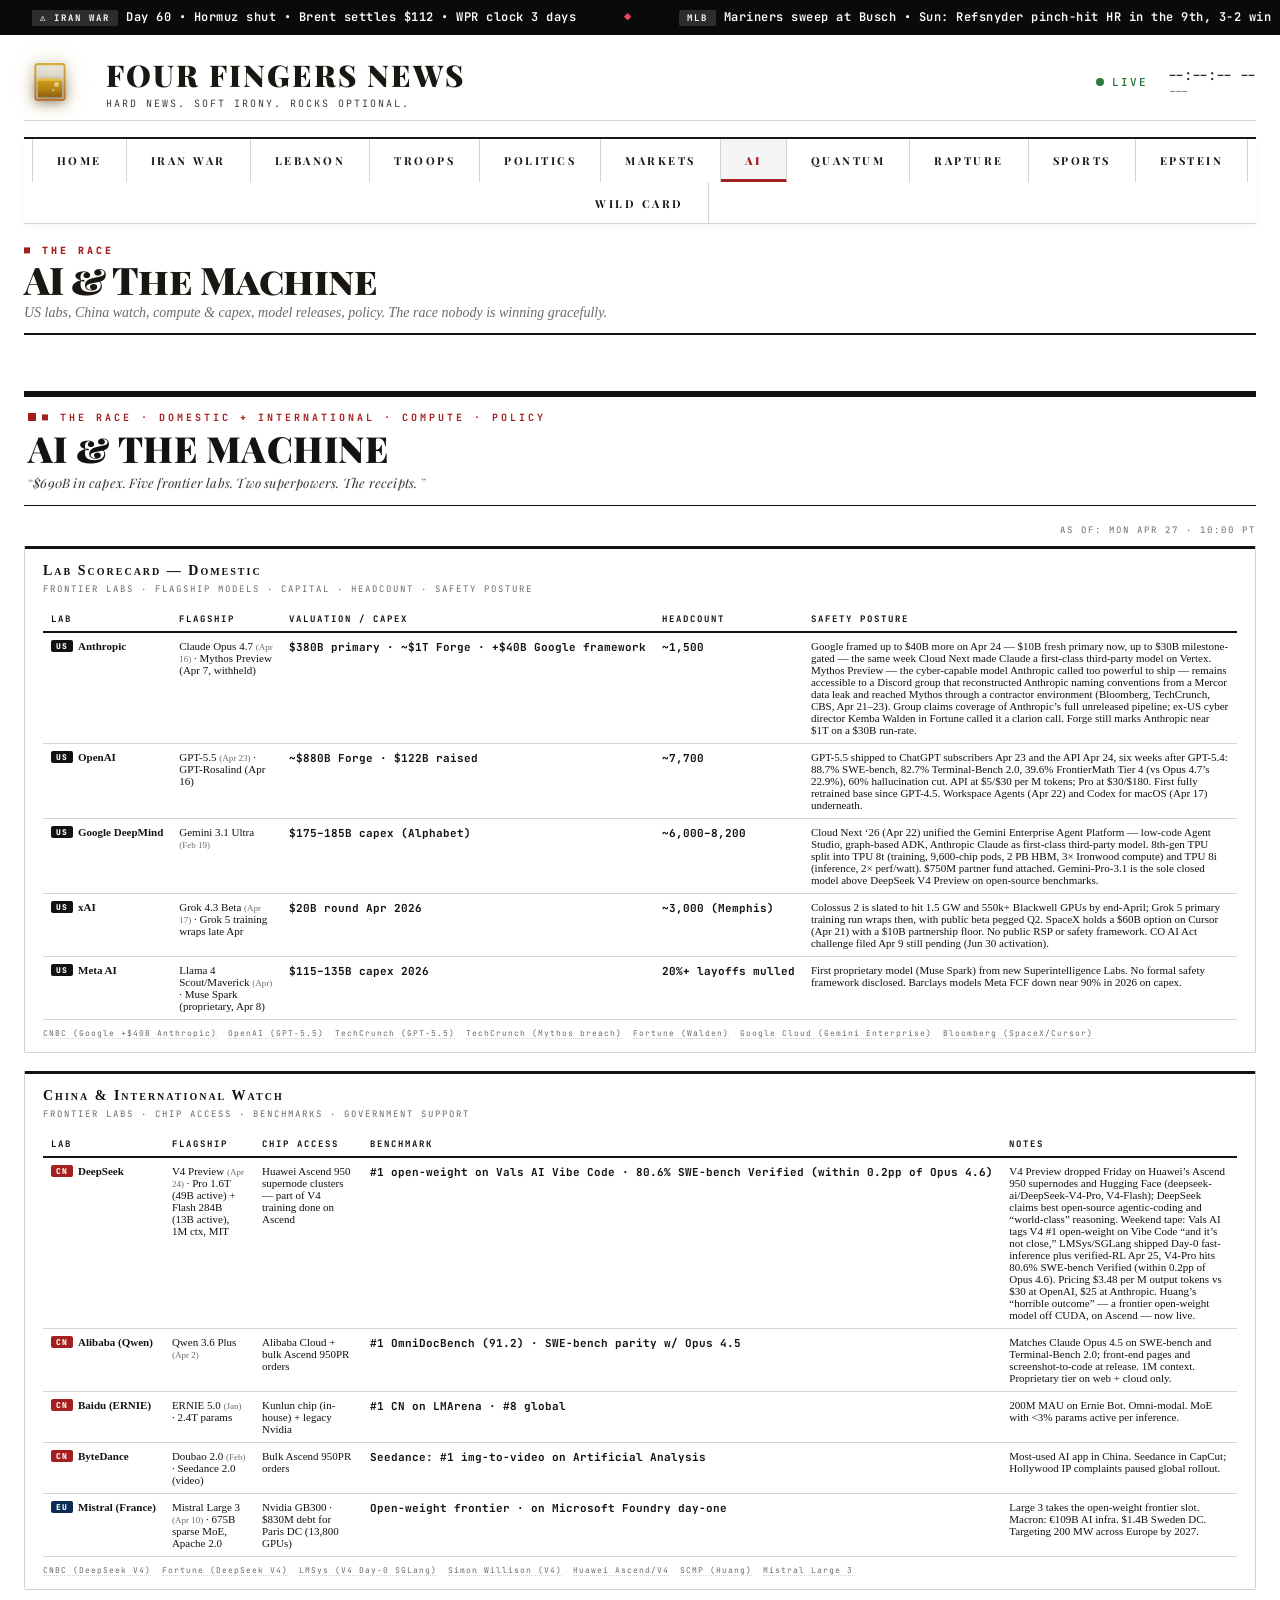
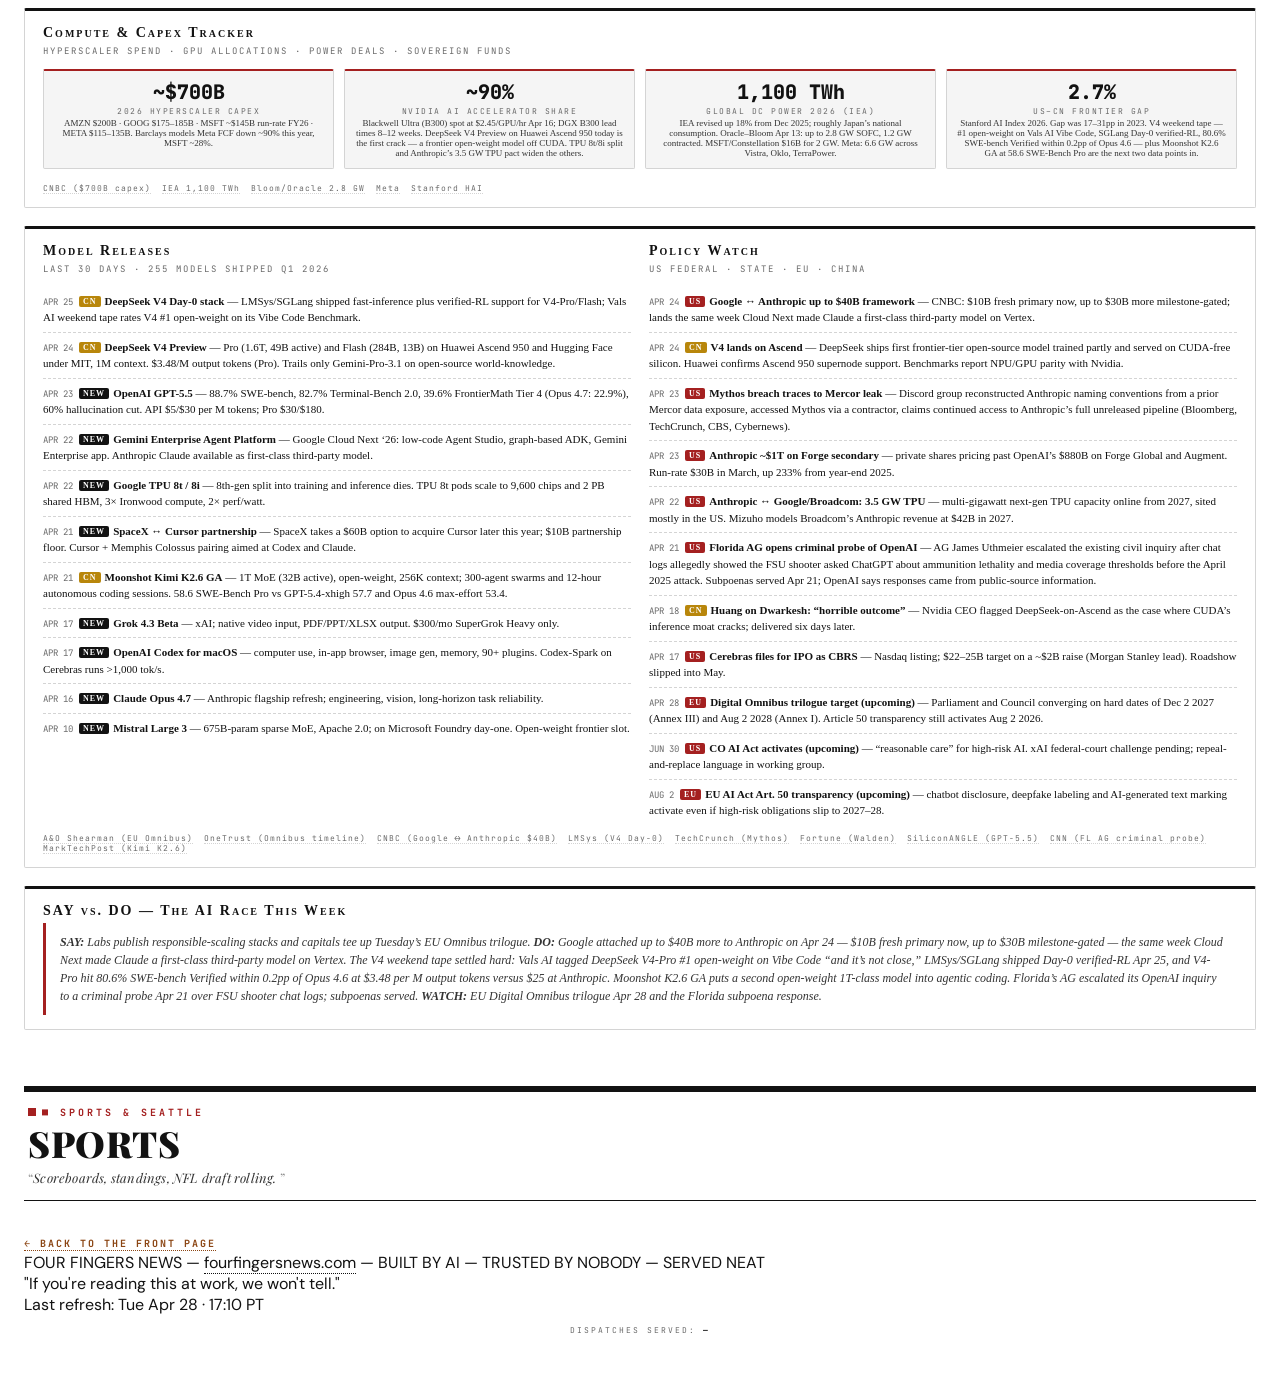
==== ai.html @ 4c5e34ce "Add Wild Card to ai.html nav" ====
<!DOCTYPE html>
<html lang="en">
<head>
<meta charset="UTF-8">
<meta name="viewport" content="width=device-width, initial-scale=1.0">
<meta http-equiv="Cache-Control" content="no-cache, no-store, must-revalidate"><meta http-equiv="Pragma" content="no-cache"><meta http-equiv="Expires" content="0">
<title>AI &amp; The Machine &mdash; Four Fingers News</title>
<meta name="description" content="AI tracker: US lab scorecard, China watch, compute & capex, model releases and policy.">
<meta name="theme-color" content="#0f1419">
<link rel="canonical" href="https://fourfingersnews.com/">
<meta property="og:type" content="website">
<meta property="og:site_name" content="Four Fingers News">
<meta property="og:title" content="AI &amp; The Machine &mdash; Four Fingers News">
<meta property="og:description" content="AI tracker: US lab scorecard, China watch, compute & capex, model releases and policy.">
<meta property="og:url" content="https://fourfingersnews.com/">
<meta name="twitter:card" content="summary_large_image">
<meta name="twitter:title" content="AI &amp; The Machine &mdash; Four Fingers News">
<meta name="twitter:description" content="AI tracker: US lab scorecard, China watch, compute & capex, model releases and policy.">
<link rel="icon" href="data:image/svg+xml,%3Csvg xmlns='http://www.w3.org/2000/svg' viewBox='0 0 64 64'%3E%3Crect x='14' y='10' width='36' height='44' rx='3' ry='3' fill='none' stroke='%23d4af37' stroke-width='3'/%3E%3Crect x='17' y='28' width='30' height='23' fill='%23b8860b' opacity='0.95'/%3E%3Crect x='17' y='28' width='30' height='3' fill='%23d4a017' opacity='0.9'/%3E%3Ccircle cx='40' cy='34' r='3' fill='%23fff8e7' opacity='0.55'/%3E%3C/svg%3E">
<link rel="stylesheet" href="assets/style.css?v=1777391998">
</head>
<body class="light-mode">

<div class="chyron" id="chyronBar">
  <div class="chyron-track" id="chyronTrack">
    <span class="chyron-item"><span class="chyron-label">&#9888;&#65039; IRAN WAR</span>Day <span class="iran-day-count">60</span> &bull; Hormuz shut &bull; Brent settles $112 &bull; WPR clock 3 days</span>
    <span class="chyron-sep">&#9670;</span>
    <span class="chyron-item"><span class="chyron-label">MLB</span><span class="chyronMLB">Mariners sweep at Busch &bull; Sun: Refsnyder pinch-hit HR in the 9th, 3-2 win &bull; First road sweep of the year after the 1-8 start &bull; Bats: 19 hits Sat, the season high</span></span>
    <span class="chyron-sep">&#9670;</span>
    <span class="chyron-item"><span class="chyronKraken"><span class="chyron-label">KRAKEN</span>Season over &bull; 34-34-11 (79 pts) &bull; 3rd straight playoff miss &bull; Ron Francis out as hockey ops prez &bull; GM search underway &bull; Stanley Cup Playoffs Round 1 in progress &mdash; Kraken watching from the couch again</span></span>
    <span class="chyron-sep">&#9670;</span>
    <span class="chyron-item"><span class="chyron-label">&#9971; PGA</span>Rory&rsquo;s back-to-back Masters in the books &bull; PGA Tour heads to RBC Heritage (Hilton Head) this week &bull; Scheffler defending &bull; Rory rumored for early-season LIV exhibition &mdash; PGA Tour silent</span>
    <span class="chyron-sep">&#9670;</span>
    <span class="chyron-item"><span class="chyron-label">NFL</span>Draft Rd 1&ndash;3 done &bull; Seahawks: RB Jadarian Price (Notre Dame) #32 &middot; S Bud Clark (TCU) #64 &middot; CB Julian Neal (Arkansas) #99 &mdash; back-half-of-the-secondary class, Clark a 15-INT ball-hawk &bull; Raiders QB Mendoza #1 overall &bull; Rams QB Ty Simpson #13 &bull; 9 OL in Rd 1 ties the record &bull; 4 Ohio St in the top 11 &bull; Rd 4&ndash;7 wrapped Sat</span>
    <span class="chyron-sep">&#9670;</span>
    <span class="chyron-item"><span class="chyron-label">&#128176; POLYMARKET</span>$200M+ traded on Iran war markets &bull; 50+ accounts under insider probe &bull; Congress demanding investigation &bull; Bets placed hours before ceasefire &bull; DOJ Thu charges Army SF MSgt Van Dyke (Fayetteville) &mdash; allegedly $400K on Maduro-raid contracts using classified info; 3 CEA counts + wire fraud + unlawful monetary transaction</span>
    <span class="chyron-sep">&#9670;</span>
    <span class="chyron-item"><span class="chyron-label">&#128308; HORMUZ</span>Seizure register: US Sun Apr 19 (Touska, Gulf of Oman) &bull; US Tue (Tifani, INDOPACOM) &bull; US Thu (Majestic X, Indian Ocean) &bull; US Sat Apr 25 (Sevan, Arabian Sea, off USS Pinckney) &bull; Iran Wed (Francesca + Epaminondas in the strait) &bull; Mon tracker: 16 vessels through vs ~60/day pre-war &bull; Sat tracker (MarineTraffic): just 1 transit in 12 hrs (Greek bulk carrier LB Energy) &bull; CENTCOM: 38 redirected since Apr 13 &bull; UN IMO flags ~20,000 seafarers stranded &bull; UKMTO threat level: critical &bull; Pentagon briefs Congress on six-month mine-clearance scenario</span>
    <span class="chyron-sep">&#9670;</span>
    <span class="chyron-item"><span class="chyron-label">&#128483; EPSTEIN</span>ACTING AG BLANCHE: DOJ &ldquo;has released everything the law requires&rdquo; &mdash; file drop is &ldquo;finished&rdquo; &bull; Congress disagrees; Epstein Files Transparency Act (HR-4405) still live in House &bull; Fed judge TOSSED Trump&rsquo;s WSJ defamation suit over 50th-birthday letter Mon (Trump &ldquo;nowhere close&rdquo; to &ldquo;actual malice&rdquo;) &bull; Bondi blew off her Mon deposition &mdash; Dem Rep. Garcia moving to contempt &bull; Melania rare address denying ties &bull; ZERO new US arrests despite 3.5M+ pages &bull; 43 victim names EXPOSED in DOJ redaction fail &bull; Gates June testimony still on calendar</span>
    <span class="chyron-sep">&#9670;</span>
    <span class="chyron-item"><span class="chyron-label">&#127936; NBA</span>PLAYOFFS R1 &bull; Sun: BOS 128-96 over PHI (BOS leads 3-1, Pritchard 32) &bull; TOR 93-89 over CLE (series 2-2, Barnes 23/9/6) &bull; SAS 114-93 over POR (SAS leads 3-1, Wemby 27/12) &bull; HOU 115-96 over LAL (forces G5 in LA) &bull; Sat: ATL-NYK and MIN-DEN G3 &bull; DET-ORL 1-1 &bull; OKC lead PHX 1-0</span>
    <span class="chyron-sep">&#9670;</span>
    <span class="chyron-item"><span class="chyron-label">&#128483; TRUMP</span>Mon: Cole Tomas Allen arraignment in DC fed court on firearm + assault-on-a-federal-officer counts; more charges expected &bull; Sun PM: WaPo/CNN report a note Allen sent family ~10 min before the WHCD attack &mdash; signed &ldquo;friendly federal assassin,&rdquo; ranks admin officials as targets &ldquo;from highest-ranking to lowest&rdquo; with an explicit exception for FBI Dir. Patel; investigators describe anti-Trump and anti-Christian rhetoric and grievances over detention-camp conditions; Allen wrote he does &ldquo;not expect forgiveness&rdquo; &bull; Sat 8:36 PM ET: armed man charges Secret Service line in WH Hilton lobby at the WHCD &mdash; Trump rushed off the dais; Vance, Hegseth, Rubio in the ballroom and moved out; one Secret Service agent shot at close range, vest stopped the round, suspect tackled. US Atty Pirro: 2 firearm counts + assault on a federal officer; arraignment Mon &bull; Sat AM to Fox&rsquo;s Aishah Hasnie: Witkoff &amp; Kushner NOT flying to Pakistan &mdash; &ldquo;we have all the cards&hellip; you&rsquo;re not going to be making any more 18-hour flights to sit around talking about nothing&rdquo;; Iran &ldquo;can call us anytime&rdquo; &bull; Sat Truth Social: &ldquo;tremendous infighting and confusion within their &lsquo;leadership.&rsquo; Nobody knows who is in charge, including them &hellip; we have all the cards, they have none! If they want to talk, all they have to do is call!!&rdquo; &bull; Sat reporters after the cancel: Iran &ldquo;within 10 minutes&hellip; gave us a new paper that was much better &hellip; a lot but not enough&rdquo;</span>
    <span class="chyron-sep">&#9670;</span>
    <span class="chyron-item"><span class="chyron-label">&#127777; CLIMATE</span>March 2026 hottest on record for Lower 48 &bull; Emperor penguins declared ENDANGERED &bull; Antarctic ice at record low &bull; Colorado St forecasts 13 named storms, 6 hurricanes for 2026 &bull; This is fine</span>
    <span class="chyron-sep">&#9670;</span>
    <span class="chyron-item"><span class="chyron-label">&#9962; POPE LEO XIV</span>In Equatorial Guinea &mdash; final leg of 11-day Africa tour &bull; Visited prison in Bata, told inmates &ldquo;you are not alone&rdquo; &bull; Open-air Mass in Malabo Thu, then home to Rome &bull; Tour hit Algeria &rarr; Cameroon &rarr; Angola &rarr; EQ &bull; Called out neocolonialism, corruption, extractivism across the continent &bull; 18,000 km covered</span>
    <span class="chyron-sep">&#9670;</span>
    <span class="chyron-item"><span class="chyron-label">&#127470;&#127481; ITALY</span>Meloni SUSPENDS auto-renewal of 2003 defense cooperation pact with Israel &mdash; announced Tue at Verona event &bull; Trigger: IDF fired warning shots at Italian UN peacekeeping convoy in Lebanon, damaged a vehicle &bull; Italy summoned Israel&rsquo;s ambassador &bull; Same day Trump trashed her in Corriere della Sera: &ldquo;I thought she had courage&rdquo; &bull; Israeli MFA pushes back: &ldquo;no security agreement with Italy&rdquo; &mdash; calls 2003 MoU empty &bull; Meloni also called Trump&rsquo;s attacks on Pope &ldquo;unacceptable&rdquo;</span>
    <span class="chyron-sep">&#9670;</span>
    <span class="chyron-item"><span class="chyron-label">&#127988;&#65039; CONGRESS</span>Reps. Tony Gonzales (R-TX) &amp; Eric Swalwell (D-CA) resigned &bull; Sudan enters YEAR 4 of war &mdash; UN humanitarian chief Fletcher: &ldquo;another year the world has failed the test of Sudan&rdquo; &bull; Maine lawmakers approve bill freezing new data centers until Nov 2027</span>
    <span class="chyron-sep">&#9670;</span>
    <span class="chyron-item"><span class="chyron-label">&#127473;&#127463; LEBANON</span>Three-week extension eight days old &bull; MON AM: IDF strikes Hezbollah sites in the Beqaa Valley &mdash; first Beqaa hit in ~3 weeks (Times of Israel) &bull; MON: Pres. Aoun to a southern delegation &mdash; negotiating with Israel &ldquo;is not betrayal&rdquo;; betrayal is &ldquo;those who take their country to war to serve foreign interests&rdquo; &bull; MON: HZ Sec-Gen Qassem rejects reported Beirut&ndash;Tel Aviv direct-talks plan as &ldquo;a grave sin&rdquo; &bull; MON AM: IDF kills Hussein Makled, head of Hezbollah intelligence HQ, in overnight Beirut precise strike &mdash; first Beirut hit since the Apr 19 extension began; HZ frames retaliation as &ldquo;legitimate response&rdquo; &bull; Western Galilee sirens Mon AM on suspected HZ drone &bull; Northern Israeli border-town mayors Sun PM: schools close from Tue, citing rocket and drone fire the ceasefire has not stopped &bull; FIRST IDF KIA INSIDE THE EXTENSION: Sgt. Idan Fooks, 19, killed Sun AM by Hezbollah explosive drone in Taybeh during tank repair &mdash; 6 wounded (4 serious incl. an officer, 1 moderate, 1 light); 2 follow-on drones at medevac, 1 intercepted, 1 detonated near responders; HZ takes credit, calls it response to truce violations &bull; Sun AM: IDF spox Adraee orders 7 villages N of the Litani to evacuate &mdash; will &ldquo;act forcefully&rdquo; vs HZ targets; strikes commence post-order, Kfar Tibnit hit with casualties (Lebanese state media) &bull; Netanyahu: HZ violations &ldquo;in practice, dismantling the ceasefire&rdquo; &bull; Sat: 2 Hezbollah projectiles at north (1 intercepted, 1 in open ground), sirens in Manara/Margaliot/Misgav Am &bull; IDF says six gunmen killed in Bint Jbeil exchange &bull; Netanyahu orders strikes &ldquo;with force&rdquo; &mdash; IDF hits Hezbollah-linked buildings in Haddatha, Zibqine, al-Sultaniyeh and Kherbet Selm, claims &ldquo;more than 15 eliminated&rdquo; (incl. three in a vehicle &ldquo;loaded with weapons&rdquo;) &bull; IAF intercepts &ldquo;suspicious aerial target&rdquo; over south Sat PM; Hezbollah downs IDF drone &bull; NNA: 4 killed on truck + motorcycle in Yohmor al-Shaqif (Nabatieh); 2 killed/17 wounded (women and children among the wounded) in Safad al-Battikh &bull; Lebanon Health Min: 6 killed across Sat strikes &bull; Sun PM: Pres. Aoun calls Litani-bridge strikes a &ldquo;dangerous escalation,&rdquo; an attempt &ldquo;to sever geographical connectivity&rdquo; between south Lebanon and the rest, obstructing humanitarian aid &bull; Sun PM: Hezbollah recasts the Taybeh hit as a roadside-bomb ambush on an 8-vehicle Israeli armored convoy moving Taybeh&rarr;Deir Seryan, claims 4 Merkavas destroyed/set ablaze; IDF count unchanged at 1 KIA + 6 wounded &bull; Scope on paper still: halt to strikes, IDF withdrawal, prisoner release, LAF deployment, reconstruction &bull; Hezbollah still rejects the track</span>
    <span class="chyron-sep">&#9670;</span>
    <span class="chyron-item"><span class="chyron-label">&#127916;&#65039; MEDIA</span>WBD shareholders Thu approve the $110B Paramount Skydance merger &mdash; $31/share values Warner Bros. Discovery at ~$77B &bull; Combines HBO Max, CNN, TBS, TNT, and the Warner Bros. film studio into the Paramount Skydance stack &bull; Regulatory review next in Washington (DOJ subpoenas sent late Mar on studio output, content rights, streaming, theaters) and London &bull; Both boards had endorsed unanimously</span>
    <span class="chyron-sep">&#9670;</span>
    <span class="chyron-item"><span class="chyron-label">&#128200; MARKETS</span>Mon midday: SPX &minus;0.2% / Dow &minus;0.4% (~&minus;193 pts) / NDX softer ahead of Mag-7 wk + Wed FOMC (priced 100% hold) &bull; Brent ~$108.11 (~+2.6%) past the Asia 3-wk high; WTI tops $96 (~+2%) &bull; Asia: Nikkei +1.4% record, Kospi +1.83% record, MSCI Asia-Pac +1.7%, MSCI EM record, TSMC +6% record &bull; Fri close: S&amp;P 7,165.08 (+0.8%) record, Nasdaq Comp 24,836.60 (+1.6%) record, Dow 49,230.71 (&minus;0.2%) &bull; Semis up 18 straight &mdash; INTC tops its 2000 peak on +20&ndash;25% Q1 move ($13.6B rev, data-center $5.1B vs $4.4B est); NVDA retakes $5T cap; TXN 25-yr high &bull; Magnificent Seven earnings load the wk, Fed decision Wed &bull; DOJ drops criminal probe of Fed Chair Powell &mdash; clears Tillis hold, opens runway for Warsh confirmation</span>
    <span class="chyron-sep">&#9670;</span>
    <span class="chyron-item"><span class="chyron-label">QUANTUM</span>Quantinuum hits 94 logical qubits from 98 physical &bull; Error correction at break-even &bull; Q-Day estimates lurch to ~2030 &bull; China&rsquo;s 3,700km quantum network live &bull; Google Willow 13,000x advantage &bull; $38B global spend</span>
    <span class="chyron-sep">&#9670;</span>
    <span class="chyron-item"><span class="chyron-label">&#9943;&#65039; TRUTH</span>Trump Thu AM: Navy &ldquo;to shoot and kill any boat&rdquo; laying mines in Hormuz, &ldquo;no hesitation&rdquo; &bull; Minesweepers &ldquo;tripled up&rdquo; &bull; Frame: &ldquo;total control,&rdquo; strait &ldquo;Sealed up Tight&rdquo; &bull; &ldquo;No ship can enter or leave without the approval of the United States Navy... until such time as Iran is able to make a DEAL&rdquo;</span>
    <span class="chyron-sep">&#9670;</span>
    <span class="chyron-item"><span class="chyron-label">&#128138; HEALTH</span>73% of Americans say insurer delays/denials are major problem &bull; Sheer Health launching to fight insurance battles &bull; AbbVie + Genentech joining White House discount drug site</span>
    <span class="chyron-sep">&#9670;</span>
    <span class="chyron-item"><span class="chyron-label">&#9878; ANTITRUST</span>Federal jury finds Live Nation ILLEGALLY MONOPOLIZED US concert ticketing &bull; 30+ states brought case without DOJ support &bull; Consumer refunds possible &bull; Ticketmaster dominance confirmed in court</span>
    <span class="chyron-sep">&#9670;</span>
    <span class="chyron-item"><span class="chyron-label">GAS</span><span id="chyronGas1">Seattle avg: loading...</span></span>
    <span class="chyron-sep">&#9670;</span>
    <span class="chyron-item"><span class="chyron-label">&#9981; GAS</span><span id="chyronGasNatl">Nat'l avg: loading...</span></span>
    <span class="chyron-sep">&#9670;</span>
    <span class="chyron-item"><span class="chyron-label">&#9888;&#65039; IRAN WAR</span>Day <span class="iran-day-count">60</span> &bull; Hormuz shut &bull; Brent settles $112 &bull; WPR clock 3 days</span>
    <span class="chyron-sep">&#9670;</span>
    <span class="chyron-item"><span class="chyron-label">MLB</span><span class="chyronMLB">Mariners sweep at Busch &bull; Sun: Refsnyder pinch-hit HR in the 9th, 3-2 win &bull; First road sweep of the year after the 1-8 start &bull; Bats: 19 hits Sat, the season high</span></span>
    <span class="chyron-sep">&#9670;</span>
    <span class="chyron-item"><span class="chyronKraken"><span class="chyron-label">KRAKEN</span>Season over &bull; 34-34-11 (79 pts) &bull; 3rd straight playoff miss &bull; Ron Francis out as hockey ops prez &bull; GM search underway &bull; Stanley Cup Playoffs Round 1 in progress &mdash; Kraken watching from the couch again</span></span>
    <span class="chyron-sep">&#9670;</span>
    <span class="chyron-item"><span class="chyron-label">&#9971; PGA</span>Rory&rsquo;s back-to-back Masters in the books &bull; PGA Tour heads to RBC Heritage (Hilton Head) this week &bull; Scheffler defending &bull; Rory rumored for early-season LIV exhibition &mdash; PGA Tour silent</span>
    <span class="chyron-sep">&#9670;</span>
    <span class="chyron-item"><span class="chyron-label">NFL</span>Draft Rd 1&ndash;3 done &bull; Seahawks: RB Jadarian Price (Notre Dame) #32 &middot; S Bud Clark (TCU) #64 &middot; CB Julian Neal (Arkansas) #99 &mdash; back-half-of-the-secondary class, Clark a 15-INT ball-hawk &bull; Raiders QB Mendoza #1 overall &bull; Rams QB Ty Simpson #13 &bull; 9 OL in Rd 1 ties the record &bull; 4 Ohio St in the top 11 &bull; Rd 4&ndash;7 wrapped Sat</span>
    <span class="chyron-sep">&#9670;</span>
    <span class="chyron-item"><span class="chyron-label">&#128176; POLYMARKET</span>$200M+ traded on Iran war markets &bull; 50+ accounts under insider probe &bull; Congress demanding investigation &bull; Bets placed hours before ceasefire &bull; DOJ Thu charges Army SF MSgt Van Dyke (Fayetteville) &mdash; allegedly $400K on Maduro-raid contracts using classified info; 3 CEA counts + wire fraud + unlawful monetary transaction</span>
    <span class="chyron-sep">&#9670;</span>
    <span class="chyron-item"><span class="chyron-label">&#128308; HORMUZ</span>Seizure register: US Sun Apr 19 (Touska, Gulf of Oman) &bull; US Tue (Tifani, INDOPACOM) &bull; US Thu (Majestic X, Indian Ocean) &bull; US Sat Apr 25 (Sevan, Arabian Sea, off USS Pinckney) &bull; Iran Wed (Francesca + Epaminondas in the strait) &bull; Mon tracker: 16 vessels through vs ~60/day pre-war &bull; Sat tracker (MarineTraffic): just 1 transit in 12 hrs (Greek bulk carrier LB Energy) &bull; CENTCOM: 38 redirected since Apr 13 &bull; UN IMO flags ~20,000 seafarers stranded &bull; UKMTO threat level: critical &bull; Pentagon briefs Congress on six-month mine-clearance scenario</span>
    <span class="chyron-sep">&#9670;</span>
    <span class="chyron-item"><span class="chyron-label">&#128483; EPSTEIN</span>ACTING AG BLANCHE: DOJ &ldquo;has released everything the law requires&rdquo; &mdash; file drop is &ldquo;finished&rdquo; &bull; Congress disagrees; Epstein Files Transparency Act (HR-4405) still live in House &bull; Fed judge TOSSED Trump&rsquo;s WSJ defamation suit over 50th-birthday letter Mon (Trump &ldquo;nowhere close&rdquo; to &ldquo;actual malice&rdquo;) &bull; Bondi blew off her Mon deposition &mdash; Dem Rep. Garcia moving to contempt &bull; Melania rare address denying ties &bull; ZERO new US arrests despite 3.5M+ pages &bull; 43 victim names EXPOSED in DOJ redaction fail &bull; Gates June testimony still on calendar</span>
    <span class="chyron-sep">&#9670;</span>
    <span class="chyron-item"><span class="chyron-label">&#127936; NBA</span>PLAYOFFS R1 &bull; Sun: BOS 128-96 over PHI (BOS leads 3-1, Pritchard 32) &bull; TOR 93-89 over CLE (series 2-2, Barnes 23/9/6) &bull; SAS 114-93 over POR (SAS leads 3-1, Wemby 27/12) &bull; HOU 115-96 over LAL (forces G5 in LA) &bull; Sat: ATL-NYK and MIN-DEN G3 &bull; DET-ORL 1-1 &bull; OKC lead PHX 1-0</span>
    <span class="chyron-sep">&#9670;</span>
    <span class="chyron-item"><span class="chyron-label">&#128483; TRUMP</span>Mon: Cole Tomas Allen arraignment in DC fed court on firearm + assault-on-a-federal-officer counts; more charges expected &bull; Sun PM: WaPo/CNN report a note Allen sent family ~10 min before the WHCD attack &mdash; signed &ldquo;friendly federal assassin,&rdquo; ranks admin officials as targets &ldquo;from highest-ranking to lowest&rdquo; with an explicit exception for FBI Dir. Patel; investigators describe anti-Trump and anti-Christian rhetoric and grievances over detention-camp conditions; Allen wrote he does &ldquo;not expect forgiveness&rdquo; &bull; Sat 8:36 PM ET: armed man charges Secret Service line in WH Hilton lobby at the WHCD &mdash; Trump rushed off the dais; Vance, Hegseth, Rubio in the ballroom and moved out; one Secret Service agent shot at close range, vest stopped the round, suspect tackled. US Atty Pirro: 2 firearm counts + assault on a federal officer; arraignment Mon &bull; Sat AM to Fox&rsquo;s Aishah Hasnie: Witkoff &amp; Kushner NOT flying to Pakistan &mdash; &ldquo;we have all the cards&hellip; you&rsquo;re not going to be making any more 18-hour flights to sit around talking about nothing&rdquo;; Iran &ldquo;can call us anytime&rdquo; &bull; Sat Truth Social: &ldquo;tremendous infighting and confusion within their &lsquo;leadership.&rsquo; Nobody knows who is in charge, including them &hellip; we have all the cards, they have none! If they want to talk, all they have to do is call!!&rdquo; &bull; Sat reporters after the cancel: Iran &ldquo;within 10 minutes&hellip; gave us a new paper that was much better &hellip; a lot but not enough&rdquo;</span>
    <span class="chyron-sep">&#9670;</span>
    <span class="chyron-item"><span class="chyron-label">&#127777; CLIMATE</span>March 2026 hottest on record for Lower 48 &bull; Emperor penguins declared ENDANGERED &bull; Antarctic ice at record low &bull; Colorado St forecasts 13 named storms, 6 hurricanes for 2026 &bull; This is fine</span>
    <span class="chyron-sep">&#9670;</span>
    <span class="chyron-item"><span class="chyron-label">&#9962; POPE LEO XIV</span>In Equatorial Guinea &mdash; final leg of 11-day Africa tour &bull; Visited prison in Bata, told inmates &ldquo;you are not alone&rdquo; &bull; Open-air Mass in Malabo Thu, then home to Rome &bull; Tour hit Algeria &rarr; Cameroon &rarr; Angola &rarr; EQ &bull; Called out neocolonialism, corruption, extractivism across the continent &bull; 18,000 km covered</span>
    <span class="chyron-sep">&#9670;</span>
    <span class="chyron-item"><span class="chyron-label">&#127470;&#127481; ITALY</span>Meloni SUSPENDS auto-renewal of 2003 defense cooperation pact with Israel &mdash; announced Tue at Verona event &bull; Trigger: IDF fired warning shots at Italian UN peacekeeping convoy in Lebanon, damaged a vehicle &bull; Italy summoned Israel&rsquo;s ambassador &bull; Same day Trump trashed her in Corriere della Sera: &ldquo;I thought she had courage&rdquo; &bull; Israeli MFA pushes back: &ldquo;no security agreement with Italy&rdquo; &mdash; calls 2003 MoU empty &bull; Meloni also called Trump&rsquo;s attacks on Pope &ldquo;unacceptable&rdquo;</span>
    <span class="chyron-sep">&#9670;</span>
    <span class="chyron-item"><span class="chyron-label">&#127988;&#65039; CONGRESS</span>Reps. Tony Gonzales (R-TX) &amp; Eric Swalwell (D-CA) resigned &bull; Sudan enters YEAR 4 of war &mdash; UN humanitarian chief Fletcher: &ldquo;another year the world has failed the test of Sudan&rdquo; &bull; Maine lawmakers approve bill freezing new data centers until Nov 2027</span>
    <span class="chyron-sep">&#9670;</span>
    <span class="chyron-item"><span class="chyron-label">&#127473;&#127463; LEBANON</span>Three-week extension eight days old &bull; MON AM: IDF strikes Hezbollah sites in the Beqaa Valley &mdash; first Beqaa hit in ~3 weeks (Times of Israel) &bull; MON: Pres. Aoun to a southern delegation &mdash; negotiating with Israel &ldquo;is not betrayal&rdquo;; betrayal is &ldquo;those who take their country to war to serve foreign interests&rdquo; &bull; MON: HZ Sec-Gen Qassem rejects reported Beirut&ndash;Tel Aviv direct-talks plan as &ldquo;a grave sin&rdquo; &bull; MON AM: IDF kills Hussein Makled, head of Hezbollah intelligence HQ, in overnight Beirut precise strike &mdash; first Beirut hit since the Apr 19 extension began; HZ frames retaliation as &ldquo;legitimate response&rdquo; &bull; Western Galilee sirens Mon AM on suspected HZ drone &bull; Northern Israeli border-town mayors Sun PM: schools close from Tue, citing rocket and drone fire the ceasefire has not stopped &bull; FIRST IDF KIA INSIDE THE EXTENSION: Sgt. Idan Fooks, 19, killed Sun AM by Hezbollah explosive drone in Taybeh during tank repair &mdash; 6 wounded (4 serious incl. an officer, 1 moderate, 1 light); 2 follow-on drones at medevac, 1 intercepted, 1 detonated near responders; HZ takes credit, calls it response to truce violations &bull; Sun AM: IDF spox Adraee orders 7 villages N of the Litani to evacuate &mdash; will &ldquo;act forcefully&rdquo; vs HZ targets; strikes commence post-order, Kfar Tibnit hit with casualties (Lebanese state media) &bull; Netanyahu: HZ violations &ldquo;in practice, dismantling the ceasefire&rdquo; &bull; Sat: 2 Hezbollah projectiles at north (1 intercepted, 1 in open ground), sirens in Manara/Margaliot/Misgav Am &bull; IDF says six gunmen killed in Bint Jbeil exchange &bull; Netanyahu orders strikes &ldquo;with force&rdquo; &mdash; IDF hits Hezbollah-linked buildings in Haddatha, Zibqine, al-Sultaniyeh and Kherbet Selm, claims &ldquo;more than 15 eliminated&rdquo; (incl. three in a vehicle &ldquo;loaded with weapons&rdquo;) &bull; IAF intercepts &ldquo;suspicious aerial target&rdquo; over south Sat PM; Hezbollah downs IDF drone &bull; NNA: 4 killed on truck + motorcycle in Yohmor al-Shaqif (Nabatieh); 2 killed/17 wounded (women and children among the wounded) in Safad al-Battikh &bull; Lebanon Health Min: 6 killed across Sat strikes &bull; Sun PM: Pres. Aoun calls Litani-bridge strikes a &ldquo;dangerous escalation,&rdquo; an attempt &ldquo;to sever geographical connectivity&rdquo; between south Lebanon and the rest, obstructing humanitarian aid &bull; Sun PM: Hezbollah recasts the Taybeh hit as a roadside-bomb ambush on an 8-vehicle Israeli armored convoy moving Taybeh&rarr;Deir Seryan, claims 4 Merkavas destroyed/set ablaze; IDF count unchanged at 1 KIA + 6 wounded &bull; Scope on paper still: halt to strikes, IDF withdrawal, prisoner release, LAF deployment, reconstruction &bull; Hezbollah still rejects the track</span>
    <span class="chyron-sep">&#9670;</span>
    <span class="chyron-item"><span class="chyron-label">&#127916;&#65039; MEDIA</span>WBD shareholders Thu approve the $110B Paramount Skydance merger &mdash; $31/share values Warner Bros. Discovery at ~$77B &bull; Combines HBO Max, CNN, TBS, TNT, and the Warner Bros. film studio into the Paramount Skydance stack &bull; Regulatory review next in Washington (DOJ subpoenas sent late Mar on studio output, content rights, streaming, theaters) and London &bull; Both boards had endorsed unanimously</span>
    <span class="chyron-sep">&#9670;</span>
    <span class="chyron-item"><span class="chyron-label">&#128200; MARKETS</span>Mon midday: SPX &minus;0.2% / Dow &minus;0.4% (~&minus;193 pts) / NDX softer ahead of Mag-7 wk + Wed FOMC (priced 100% hold) &bull; Brent ~$108.11 (~+2.6%) past the Asia 3-wk high; WTI tops $96 (~+2%) &bull; Asia: Nikkei +1.4% record, Kospi +1.83% record, MSCI Asia-Pac +1.7%, MSCI EM record, TSMC +6% record &bull; Fri close: S&amp;P 7,165.08 (+0.8%) record, Nasdaq Comp 24,836.60 (+1.6%) record, Dow 49,230.71 (&minus;0.2%) &bull; Semis up 18 straight &mdash; INTC tops its 2000 peak on +20&ndash;25% Q1 move ($13.6B rev, data-center $5.1B vs $4.4B est); NVDA retakes $5T cap; TXN 25-yr high &bull; Magnificent Seven earnings load the wk, Fed decision Wed &bull; DOJ drops criminal probe of Fed Chair Powell &mdash; clears Tillis hold, opens runway for Warsh confirmation</span>
    <span class="chyron-sep">&#9670;</span>
    <span class="chyron-item"><span class="chyron-label">QUANTUM</span>Quantinuum hits 94 logical qubits from 98 physical &bull; Error correction at break-even &bull; Q-Day estimates lurch to ~2030 &bull; China&rsquo;s 3,700km quantum network live &bull; Google Willow 13,000x advantage &bull; $38B global spend</span>
    <span class="chyron-sep">&#9670;</span>
    <span class="chyron-item"><span class="chyron-label">&#9943;&#65039; TRUTH</span>Trump Thu AM: Navy &ldquo;to shoot and kill any boat&rdquo; laying mines in Hormuz, &ldquo;no hesitation&rdquo; &bull; Minesweepers &ldquo;tripled up&rdquo; &bull; Frame: &ldquo;total control,&rdquo; strait &ldquo;Sealed up Tight&rdquo; &bull; &ldquo;No ship can enter or leave without the approval of the United States Navy... until such time as Iran is able to make a DEAL&rdquo;</span>
    <span class="chyron-sep">&#9670;</span>
    <span class="chyron-item"><span class="chyron-label">&#128138; HEALTH</span>73% of Americans say insurer delays/denials are major problem &bull; Sheer Health launching to fight insurance battles &bull; AbbVie + Genentech joining White House discount drug site</span>
    <span class="chyron-sep">&#9670;</span>
    <span class="chyron-item"><span class="chyron-label">&#9878; ANTITRUST</span>Federal jury finds Live Nation ILLEGALLY MONOPOLIZED US concert ticketing &bull; 30+ states brought case without DOJ support &bull; Consumer refunds possible &bull; Ticketmaster dominance confirmed in court</span>
    <span class="chyron-sep">&#9670;</span>
    <span class="chyron-item"><span class="chyron-label">GAS</span><span id="chyronGas2">Seattle avg: loading...</span></span>
    <span class="chyron-sep">&#9670;</span>
    <span class="chyron-item"><span class="chyron-label">&#9981; GAS</span><span id="chyronGasNatl2">Nat'l avg: loading...</span></span>
    <span class="chyron-sep">&#9670;</span>
  </div>
</div>

<div class="bg-grid"></div>

<div class="particles" id="particles"></div>

<div class="main">

  <!-- ═══ HEADER ═══ -->
    <!-- &#9552;&#9552;&#9552; HEADER &#9552;&#9552;&#9552; -->
  <header class="header">
    <div class="header-left">
      <!-- whiskey-glass mark Ã¢ÂÂ distillery palette -->
      <svg width="52" height="52" viewBox="0 0 64 64" style="flex-shrink:0;margin-right:14px;filter:drop-shadow(0 2px 6px rgba(0,0,0,0.5)) drop-shadow(0 0 10px rgba(212,160,23,0.35));" aria-hidden="true">
        <defs>
          <linearGradient id="whiskey" x1="0" y1="0" x2="0" y2="1">
            <stop offset="0%" stop-color="#d4a017"/>
            <stop offset="50%" stop-color="#b8860b"/>
            <stop offset="100%" stop-color="#8b5a0a"/>
          </linearGradient>
          <linearGradient id="glass" x1="0" y1="0" x2="0" y2="1">
            <stop offset="0%" stop-color="#d4af37"/>
            <stop offset="100%" stop-color="#b87333"/>
          </linearGradient>
        </defs>
        <rect x="14" y="10" width="36" height="44" rx="3" ry="3" fill="none" stroke="url(#glass)" stroke-width="2.5"/>
        <rect x="17" y="28" width="30" height="23" fill="url(#whiskey)" opacity="0.95"/>
        <rect x="17" y="28" width="30" height="2.5" fill="#f0c64a" opacity="0.85"/>
        <circle cx="40" cy="35" r="3" fill="#fff8e7" opacity="0.55"/>
        <circle cx="36" cy="42" r="1.6" fill="#fff8e7" opacity="0.4"/>
        <line x1="22" y1="51" x2="42" y2="51" stroke="#fff8e7" stroke-width="0.6" opacity="0.3"/>
      </svg>
      <div>
        <div class="header-title" style="font-family:Georgia,'Playfair Display',serif;letter-spacing:2px;">FOUR FINGERS NEWS</div>
        <div class="header-subtitle" id="ffnTagline">THE NEWS, NEAT.</div>
      </div>
    </div>
    <script>
      // Tagline rotator Ã¢ÂÂ keeps all the contenders in circulation
      (function(){
        var taglines = [
          'THE NEWS, NEAT.',
          'POUR FIRST. READ SECOND.',
          'TWO FINGERS FOR THE MARKETS, TWO FOR THE POLITICS.',
          'EVERYTHING THAT MATTERS. MOST OF IT DOESN&rsquo;T.',
          'HARD NEWS. SOFT IRONY. ROCKS OPTIONAL.',
          'SERVED NEAT. NEVER WATERED DOWN.',
          'NO ICE. NO CHASER. NO SPIN.'
        ];
        var i = 0;
        var el = document.getElementById('ffnTagline');
        if(!el) return;
        // pick a random starting tagline so it&rsquo;s different each pageload
        i = Math.floor(Math.random() * taglines.length);
        el.innerHTML = taglines[i];
        setInterval(function(){
          i = (i + 1) % taglines.length;
          el.style.opacity = '0';
          setTimeout(function(){
            el.innerHTML = taglines[i];
            el.style.opacity = '';
          }, 350);
        }, 9000);
      })();
    </script>
    <div class="header-right">
      <div class="live-indicator">
        <div class="live-dot"></div>
        LIVE
      </div>
      <div>
        <div class="clock" id="clock">--:--:-- --</div>
        <div class="clock-date" id="clockDate">---</div>
      </div>
    </div>
  </header>

  <!-- ═══ SECTION NAV ═══ -->
  <nav class="section-nav">
    <div class="section-nav-inner">
      <a href="index.html">Home</a>
      <a href="iran.html">Iran War</a>
      <a href="lebanon.html">Lebanon</a>
      <a href="troops.html">Troops</a>
      <a href="politics.html">Politics</a>
      <a href="markets.html">Markets</a>
      <a href="ai.html" class="active">AI</a>
      <a href="quantum.html">Quantum</a>
      <a href="rapture.html">Rapture</a>
      <a href="sports.html">Sports</a>
      <a href="epstein.html">Epstein</a>
      <a href="wildcard.html">Wild Card</a>
    </div>
  </nav>

<div class="lan-page-masthead">
    <div class="lpm-tag">&#9632; THE RACE</div>
    <div class="lpm-name">AI &amp; The Machine</div>
    <div class="lpm-kicker">US labs, China watch, compute &amp; capex, model releases, policy. The race nobody is winning gracefully.</div>
  </div>
  <!-- Ã¢ÂÂÃ¢ÂÂÃ¢ÂÂ AI & THE MACHINE Ã¢ÂÂÃ¢ÂÂÃ¢ÂÂ -->
  <!-- AUTO-UPDATED BY: ai-beat (daily) -->
  <!-- EDIT TARGETS: #aiUpdated, #aiLabRows, #aiIntlRows, #aiCapexCards, #aiReleasesFeed, #aiPolicyFeed, #aiNarrative -->
  <div class="section-anchor" id="section-ai"></div>
  <div class="lan-masthead">
    <div class="lm-tag">&#9632; THE RACE &middot; DOMESTIC + INTERNATIONAL &middot; COMPUTE &middot; POLICY</div>
    <div class="lm-name">AI &amp; THE MACHINE</div>
    <div class="lm-kicker">$690B in capex. Five frontier labs. Two superpowers. The receipts.</div>
  </div>

  

  <div id="aiSection">
    <div class="ai-dateline">AS OF: <span id="aiUpdated">Mon Apr 27 &middot; 10:00 PT</span></div>

    <!-- Ã¢ÂÂÃ¢ÂÂ PANEL 1: US LAB SCORECARD Ã¢ÂÂÃ¢ÂÂ -->
    <div class="ai-panel">
      <div class="ai-panel-title">Lab Scorecard &mdash; Domestic</div>
      <div class="ai-panel-sub">FRONTIER LABS &middot; FLAGSHIP MODELS &middot; CAPITAL &middot; HEADCOUNT &middot; SAFETY POSTURE</div>
      <table>
        <thead>
          <tr>
            <th>LAB</th>
            <th>FLAGSHIP</th>
            <th>VALUATION / CAPEX</th>
            <th>HEADCOUNT</th>
            <th>SAFETY POSTURE</th>
          </tr>
        </thead>
        <tbody id="aiLabRows">
          <tr>
            <td class="ai-lab"><span class="ai-badge us">US</span>Anthropic</td>
            <td>Claude Opus 4.7 <span style="font-size:9px;color:var(--text-muted);">(Apr 16)</span> &middot; Mythos Preview (Apr 7, withheld)</td>
            <td class="ai-val">$380B primary &middot; ~$1T Forge &middot; +$40B Google framework</td>
            <td class="ai-val">~1,500</td>
            <td>Google framed up to $40B more on Apr 24 &mdash; $10B fresh primary now, up to $30B milestone-gated &mdash; the same week Cloud Next made Claude a first-class third-party model on Vertex. Mythos Preview &mdash; the cyber-capable model Anthropic called too powerful to ship &mdash; remains accessible to a Discord group that reconstructed Anthropic naming conventions from a Mercor data leak and reached Mythos through a contractor environment (Bloomberg, TechCrunch, CBS, Apr 21&ndash;23). Group claims coverage of Anthropic&rsquo;s full unreleased pipeline; ex-US cyber director Kemba Walden in Fortune called it a clarion call. Forge still marks Anthropic near $1T on a $30B run-rate.</td>
          </tr>
          <tr>
            <td class="ai-lab"><span class="ai-badge us">US</span>OpenAI</td>
            <td>GPT-5.5 <span style="font-size:9px;color:var(--text-muted);">(Apr 23)</span> &middot; GPT-Rosalind (Apr 16)</td>
            <td class="ai-val">~$880B Forge &middot; $122B raised</td>
            <td class="ai-val">~7,700</td>
            <td>GPT-5.5 shipped to ChatGPT subscribers Apr 23 and the API Apr 24, six weeks after GPT-5.4: 88.7% SWE-bench, 82.7% Terminal-Bench 2.0, 39.6% FrontierMath Tier 4 (vs Opus 4.7&rsquo;s 22.9%), 60% hallucination cut. API at $5/$30 per M tokens; Pro at $30/$180. First fully retrained base since GPT-4.5. Workspace Agents (Apr 22) and Codex for macOS (Apr 17) underneath.</td>
          </tr>
          <tr>
            <td class="ai-lab"><span class="ai-badge us">US</span>Google DeepMind</td>
            <td>Gemini 3.1 Ultra <span style="font-size:9px;color:var(--text-muted);">(Feb 19)</span></td>
            <td class="ai-val">$175&ndash;185B capex (Alphabet)</td>
            <td class="ai-val">~6,000&ndash;8,200</td>
            <td>Cloud Next &lsquo;26 (Apr 22) unified the Gemini Enterprise Agent Platform &mdash; low-code Agent Studio, graph-based ADK, Anthropic Claude as first-class third-party model. 8th-gen TPU split into TPU 8t (training, 9,600-chip pods, 2 PB HBM, 3&times; Ironwood compute) and TPU 8i (inference, 2&times; perf/watt). $750M partner fund attached. Gemini-Pro-3.1 is the sole closed model above DeepSeek V4 Preview on open-source benchmarks.</td>
          </tr>
          <tr>
            <td class="ai-lab"><span class="ai-badge us">US</span>xAI</td>
            <td>Grok 4.3 Beta <span style="font-size:9px;color:var(--text-muted);">(Apr 17)</span> &middot; Grok 5 training wraps late Apr</td>
            <td class="ai-val">$20B round Apr 2026</td>
            <td class="ai-val">~3,000 (Memphis)</td>
            <td>Colossus 2 is slated to hit 1.5 GW and 550k+ Blackwell GPUs by end-April; Grok 5 primary training run wraps then, with public beta pegged Q2. SpaceX holds a $60B option on Cursor (Apr 21) with a $10B partnership floor. No public RSP or safety framework. CO AI Act challenge filed Apr 9 still pending (Jun 30 activation).</td>
          </tr>
          <tr>
            <td class="ai-lab"><span class="ai-badge us">US</span>Meta AI</td>
            <td>Llama 4 Scout/Maverick <span style="font-size:9px;color:var(--text-muted);">(Apr)</span> &middot; Muse Spark (proprietary, Apr 8)</td>
            <td class="ai-val">$115&ndash;135B capex 2026</td>
            <td class="ai-val">20%+ layoffs mulled</td>
            <td>First proprietary model (Muse Spark) from new Superintelligence Labs. No formal safety framework disclosed. Barclays models Meta FCF down near 90% in 2026 on capex.</td>
          </tr>
        </tbody>
      </table>
      <div class="ai-src">
        <a href="https://www.cnbc.com/2026/04/24/google-to-invest-up-to-40-billion-in-anthropic-as-search-giant-spreads-its-ai-bets.html" target="_blank">CNBC (Google +$40B Anthropic)</a>
        <a href="https://openai.com/index/introducing-gpt-5-5/" target="_blank">OpenAI (GPT-5.5)</a>
        <a href="https://techcrunch.com/2026/04/23/openai-chatgpt-gpt-5-5-ai-model-superapp/" target="_blank">TechCrunch (GPT-5.5)</a>
        <a href="https://techcrunch.com/2026/04/21/unauthorized-group-has-gained-access-to-anthropics-exclusive-cyber-tool-mythos-report-claims/" target="_blank">TechCrunch (Mythos breach)</a>
        <a href="https://fortune.com/2026/04/23/anthropic-mythos-ai-cybersecurity-critical-infrastructure-kemba-walden/" target="_blank">Fortune (Walden)</a>
        <a href="https://cloud.google.com/blog/products/ai-machine-learning/the-new-gemini-enterprise-one-platform-for-agent-development" target="_blank">Google Cloud (Gemini Enterprise)</a>
        <a href="https://www.bloomberg.com/news/articles/2026-04-22/musk-makes-60-billion-gamble-after-xai-slips-behind-in-coding" target="_blank">Bloomberg (SpaceX/Cursor)</a>
      </div>
    </div>

    <!-- Ã¢ÂÂÃ¢ÂÂ PANEL 2: CHINA + INTERNATIONAL WATCH Ã¢ÂÂÃ¢ÂÂ -->
    <div class="ai-panel">
      <div class="ai-panel-title">China &amp; International Watch</div>
      <div class="ai-panel-sub">FRONTIER LABS &middot; CHIP ACCESS &middot; BENCHMARKS &middot; GOVERNMENT SUPPORT</div>
      <table>
        <thead>
          <tr>
            <th>LAB</th>
            <th>FLAGSHIP</th>
            <th>CHIP ACCESS</th>
            <th>BENCHMARK</th>
            <th>NOTES</th>
          </tr>
        </thead>
        <tbody id="aiIntlRows">
          <tr>
            <td class="ai-lab"><span class="ai-badge cn">CN</span>DeepSeek</td>
            <td>V4 Preview <span style="font-size:9px;color:var(--text-muted);">(Apr 24)</span> &middot; Pro 1.6T (49B active) + Flash 284B (13B active), 1M ctx, MIT</td>
            <td>Huawei Ascend 950 supernode clusters &mdash; part of V4 training done on Ascend</td>
            <td class="ai-val">#1 open-weight on Vals AI Vibe Code &middot; 80.6% SWE-bench Verified (within 0.2pp of Opus 4.6)</td>
            <td>V4 Preview dropped Friday on Huawei&rsquo;s Ascend 950 supernodes and Hugging Face (deepseek-ai/DeepSeek-V4-Pro, V4-Flash); DeepSeek claims best open-source agentic-coding and &ldquo;world-class&rdquo; reasoning. Weekend tape: Vals AI tags V4 #1 open-weight on Vibe Code &ldquo;and it&rsquo;s not close,&rdquo; LMSys/SGLang shipped Day-0 fast-inference plus verified-RL Apr 25, V4-Pro hits 80.6% SWE-bench Verified (within 0.2pp of Opus 4.6). Pricing $3.48 per M output tokens vs $30 at OpenAI, $25 at Anthropic. Huang&rsquo;s &ldquo;horrible outcome&rdquo; &mdash; a frontier open-weight model off CUDA, on Ascend &mdash; now live.</td>
          </tr>
          <tr>
            <td class="ai-lab"><span class="ai-badge cn">CN</span>Alibaba (Qwen)</td>
            <td>Qwen 3.6 Plus <span style="font-size:9px;color:var(--text-muted);">(Apr 2)</span></td>
            <td>Alibaba Cloud + bulk Ascend 950PR orders</td>
            <td class="ai-val">#1 OmniDocBench (91.2) &middot; SWE-bench parity w/ Opus 4.5</td>
            <td>Matches Claude Opus 4.5 on SWE-bench and Terminal-Bench 2.0; front-end pages and screenshot-to-code at release. 1M context. Proprietary tier on web + cloud only.</td>
          </tr>
          <tr>
            <td class="ai-lab"><span class="ai-badge cn">CN</span>Baidu (ERNIE)</td>
            <td>ERNIE 5.0 <span style="font-size:9px;color:var(--text-muted);">(Jan)</span> &middot; 2.4T params</td>
            <td>Kunlun chip (in-house) + legacy Nvidia</td>
            <td class="ai-val">#1 CN on LMArena &middot; #8 global</td>
            <td>200M MAU on Ernie Bot. Omni-modal. MoE with &lt;3% params active per inference.</td>
          </tr>
          <tr>
            <td class="ai-lab"><span class="ai-badge cn">CN</span>ByteDance</td>
            <td>Doubao 2.0 <span style="font-size:9px;color:var(--text-muted);">(Feb)</span> &middot; Seedance 2.0 (video)</td>
            <td>Bulk Ascend 950PR orders</td>
            <td class="ai-val">Seedance: #1 img-to-video on Artificial Analysis</td>
            <td>Most-used AI app in China. Seedance in CapCut; Hollywood IP complaints paused global rollout.</td>
          </tr>
          <tr>
            <td class="ai-lab"><span class="ai-badge eu">EU</span>Mistral (France)</td>
            <td>Mistral Large 3 <span style="font-size:9px;color:var(--text-muted);">(Apr 10)</span> &middot; 675B sparse MoE, Apache 2.0</td>
            <td>Nvidia GB300 &middot; $830M debt for Paris DC (13,800 GPUs)</td>
            <td class="ai-val">Open-weight frontier &middot; on Microsoft Foundry day-one</td>
            <td>Large 3 takes the open-weight frontier slot. Macron: &euro;109B AI infra. $1.4B Sweden DC. Targeting 200 MW across Europe by 2027.</td>
          </tr>
        </tbody>
      </table>
      <div class="ai-src">
        <a href="https://www.cnbc.com/2026/04/24/deepseek-v4-llm-preview-open-source-ai-competition-china.html" target="_blank">CNBC (DeepSeek V4)</a>
        <a href="https://fortune.com/2026/04/24/deepseek-v4-ai-model-price-performance-china-open-source/" target="_blank">Fortune (DeepSeek V4)</a>
        <a href="https://www.lmsys.org/blog/2026-04-25-deepseek-v4/" target="_blank">LMSys (V4 Day-0 SGLang)</a>
        <a href="https://simonwillison.net/2026/Apr/24/deepseek-v4/" target="_blank">Simon Willison (V4)</a>
        <a href="https://letsdatascience.com/news/huawei-enables-deepseek-v4-on-ascend-supernode-clusters-05c924b5" target="_blank">Huawei Ascend/V4</a>
        <a href="https://www.scmp.com/tech/article/3350460/nvidias-jensen-huang-warns-huawei-chips-deepseek-ai-models-would-be-horrible-us" target="_blank">SCMP (Huang)</a>
        <a href="https://legal.mistral.ai/ai-governance/models/mistral-large-3" target="_blank">Mistral Large 3</a>
      </div>
    </div>

    <!-- Ã¢ÂÂÃ¢ÂÂ PANEL 3: COMPUTE & CAPEX TRACKER Ã¢ÂÂÃ¢ÂÂ -->
    <div class="ai-panel">
      <div class="ai-panel-title">Compute &amp; Capex Tracker</div>
      <div class="ai-panel-sub">HYPERSCALER SPEND &middot; GPU ALLOCATIONS &middot; POWER DEALS &middot; SOVEREIGN FUNDS</div>
      <div class="ai-capex-grid" id="aiCapexCards">
        <div class="ai-capex-card">
          <div class="ai-capex-val">~$700B</div>
          <div class="ai-capex-lbl">2026 HYPERSCALER CAPEX</div>
          <div class="ai-capex-sub">AMZN $200B &middot; GOOG $175&ndash;185B &middot; MSFT ~$145B run-rate FY26 &middot; META $115&ndash;135B. Barclays models Meta FCF down ~90% this year, MSFT ~28%.</div>
        </div>
        <div class="ai-capex-card">
          <div class="ai-capex-val">~90%</div>
          <div class="ai-capex-lbl">NVIDIA AI ACCELERATOR SHARE</div>
          <div class="ai-capex-sub">Blackwell Ultra (B300) spot at $2.45/GPU/hr Apr 16; DGX B300 lead times 8&ndash;12 weeks. DeepSeek V4 Preview on Huawei Ascend 950 today is the first crack &mdash; a frontier open-weight model off CUDA. TPU 8t/8i split and Anthropic&rsquo;s 3.5 GW TPU pact widen the others.</div>
        </div>
        <div class="ai-capex-card">
          <div class="ai-capex-val">1,100 TWh</div>
          <div class="ai-capex-lbl">GLOBAL DC POWER 2026 (IEA)</div>
          <div class="ai-capex-sub">IEA revised up 18% from Dec 2025; roughly Japan&rsquo;s national consumption. Oracle&ndash;Bloom Apr 13: up to 2.8 GW SOFC, 1.2 GW contracted. MSFT/Constellation $16B for 2 GW. Meta: 6.6 GW across Vistra, Oklo, TerraPower.</div>
        </div>
        <div class="ai-capex-card">
          <div class="ai-capex-val">2.7%</div>
          <div class="ai-capex-lbl">US&ndash;CN FRONTIER GAP</div>
          <div class="ai-capex-sub">Stanford AI Index 2026. Gap was 17&ndash;31pp in 2023. V4 weekend tape &mdash; #1 open-weight on Vals AI Vibe Code, SGLang Day-0 verified-RL, 80.6% SWE-bench Verified within 0.2pp of Opus 4.6 &mdash; plus Moonshot K2.6 GA at 58.6 SWE-Bench Pro are the next two data points in.</div>
        </div>
      </div>
      <div class="ai-src">
        <a href="https://www.cnbc.com/2026/02/06/google-microsoft-meta-amazon-ai-cash.html" target="_blank">CNBC ($700B capex)</a>
        <a href="https://tech-insider.org/ai-data-center-power-crisis-2026/" target="_blank">IEA 1,100 TWh</a>
        <a href="https://www.bloomenergy.com/news/bloom-energy-and-oracle-expand-strategic-partnership-to-deploy-up-to-2-8-gw-to-accelerate-ai-infrastructure-build-out/" target="_blank">Bloom/Oracle 2.8 GW</a>
        <a href="https://about.fb.com/news/2026/01/meta-nuclear-energy-projects-power-american-ai-leadership/" target="_blank">Meta</a>
        <a href="https://hai.stanford.edu/ai-index/2026-ai-index-report" target="_blank">Stanford HAI</a>
      </div>
    </div>

    <!-- Ã¢ÂÂÃ¢ÂÂ PANEL 4: MODEL RELEASES + POLICY Ã¢ÂÂÃ¢ÂÂ -->
    <div class="ai-panel">
      <div class="ai-dual">
        <div>
          <div class="ai-panel-title">Model Releases</div>
          <div class="ai-panel-sub">LAST 30 DAYS &middot; 255 MODELS SHIPPED Q1 2026</div>
          <ul class="ai-feed" id="aiReleasesFeed">
            <li><span class="ai-feed-date">APR 25</span><span class="ai-feed-tag china">CN</span><b>DeepSeek V4 Day-0 stack</b> &mdash; LMSys/SGLang shipped fast-inference plus verified-RL support for V4-Pro/Flash; Vals AI weekend tape rates V4 #1 open-weight on its Vibe Code Benchmark.</li>
            <li><span class="ai-feed-date">APR 24</span><span class="ai-feed-tag china">CN</span><b>DeepSeek V4 Preview</b> &mdash; Pro (1.6T, 49B active) and Flash (284B, 13B) on Huawei Ascend 950 and Hugging Face under MIT, 1M context. $3.48/M output tokens (Pro). Trails only Gemini-Pro-3.1 on open-source world-knowledge.</li>
            <li><span class="ai-feed-date">APR 23</span><span class="ai-feed-tag release">NEW</span><b>OpenAI GPT-5.5</b> &mdash; 88.7% SWE-bench, 82.7% Terminal-Bench 2.0, 39.6% FrontierMath Tier 4 (Opus 4.7: 22.9%), 60% hallucination cut. API $5/$30 per M tokens; Pro $30/$180.</li>
            <li><span class="ai-feed-date">APR 22</span><span class="ai-feed-tag release">NEW</span><b>Gemini Enterprise Agent Platform</b> &mdash; Google Cloud Next &lsquo;26: low-code Agent Studio, graph-based ADK, Gemini Enterprise app. Anthropic Claude available as first-class third-party model.</li>
            <li><span class="ai-feed-date">APR 22</span><span class="ai-feed-tag release">NEW</span><b>Google TPU 8t / 8i</b> &mdash; 8th-gen split into training and inference dies. TPU 8t pods scale to 9,600 chips and 2 PB shared HBM, 3&times; Ironwood compute, 2&times; perf/watt.</li>
            <li><span class="ai-feed-date">APR 21</span><span class="ai-feed-tag release">NEW</span><b>SpaceX &harr; Cursor partnership</b> &mdash; SpaceX takes a $60B option to acquire Cursor later this year; $10B partnership floor. Cursor + Memphis Colossus pairing aimed at Codex and Claude.</li>
            <li><span class="ai-feed-date">APR 21</span><span class="ai-feed-tag china">CN</span><b>Moonshot Kimi K2.6 GA</b> &mdash; 1T MoE (32B active), open-weight, 256K context; 300-agent swarms and 12-hour autonomous coding sessions. 58.6 SWE-Bench Pro vs GPT-5.4-xhigh 57.7 and Opus 4.6 max-effort 53.4.</li>
            <li><span class="ai-feed-date">APR 17</span><span class="ai-feed-tag release">NEW</span><b>Grok 4.3 Beta</b> &mdash; xAI; native video input, PDF/PPT/XLSX output. $300/mo SuperGrok Heavy only.</li>
            <li><span class="ai-feed-date">APR 17</span><span class="ai-feed-tag release">NEW</span><b>OpenAI Codex for macOS</b> &mdash; computer use, in-app browser, image gen, memory, 90+ plugins. Codex-Spark on Cerebras runs &gt;1,000 tok/s.</li>
            <li><span class="ai-feed-date">APR 16</span><span class="ai-feed-tag release">NEW</span><b>Claude Opus 4.7</b> &mdash; Anthropic flagship refresh; engineering, vision, long-horizon task reliability.</li>
            <li><span class="ai-feed-date">APR 10</span><span class="ai-feed-tag release">NEW</span><b>Mistral Large 3</b> &mdash; 675B-param sparse MoE, Apache 2.0; on Microsoft Foundry day-one. Open-weight frontier slot.</li>
          </ul>
        </div>
        <div>
          <div class="ai-panel-title">Policy Watch</div>
          <div class="ai-panel-sub">US FEDERAL &middot; STATE &middot; EU &middot; CHINA</div>
          <ul class="ai-feed" id="aiPolicyFeed">
            <li><span class="ai-feed-date">APR 24</span><span class="ai-feed-tag policy">US</span><b>Google &harr; Anthropic up to $40B framework</b> &mdash; CNBC: $10B fresh primary now, up to $30B more milestone-gated; lands the same week Cloud Next made Claude a first-class third-party model on Vertex.</li>
            <li><span class="ai-feed-date">APR 24</span><span class="ai-feed-tag china">CN</span><b>V4 lands on Ascend</b> &mdash; DeepSeek ships first frontier-tier open-source model trained partly and served on CUDA-free silicon. Huawei confirms Ascend 950 supernode support. Benchmarks report NPU/GPU parity with Nvidia.</li>
            <li><span class="ai-feed-date">APR 23</span><span class="ai-feed-tag policy">US</span><b>Mythos breach traces to Mercor leak</b> &mdash; Discord group reconstructed Anthropic naming conventions from a prior Mercor data exposure, accessed Mythos via a contractor, claims continued access to Anthropic&rsquo;s full unreleased pipeline (Bloomberg, TechCrunch, CBS, Cybernews).</li>
            <li><span class="ai-feed-date">APR 23</span><span class="ai-feed-tag policy">US</span><b>Anthropic ~$1T on Forge secondary</b> &mdash; private shares pricing past OpenAI&rsquo;s $880B on Forge Global and Augment. Run-rate $30B in March, up 233% from year-end 2025.</li>
            <li><span class="ai-feed-date">APR 22</span><span class="ai-feed-tag policy">US</span><b>Anthropic &harr; Google/Broadcom: 3.5 GW TPU</b> &mdash; multi-gigawatt next-gen TPU capacity online from 2027, sited mostly in the US. Mizuho models Broadcom&rsquo;s Anthropic revenue at $42B in 2027.</li>
            <li><span class="ai-feed-date">APR 21</span><span class="ai-feed-tag policy">US</span><b>Florida AG opens criminal probe of OpenAI</b> &mdash; AG James Uthmeier escalated the existing civil inquiry after chat logs allegedly showed the FSU shooter asked ChatGPT about ammunition lethality and media coverage thresholds before the April 2025 attack. Subpoenas served Apr 21; OpenAI says responses came from public-source information.</li>
            <li><span class="ai-feed-date">APR 18</span><span class="ai-feed-tag china">CN</span><b>Huang on Dwarkesh: &ldquo;horrible outcome&rdquo;</b> &mdash; Nvidia CEO flagged DeepSeek-on-Ascend as the case where CUDA&rsquo;s inference moat cracks; delivered six days later.</li>
            <li><span class="ai-feed-date">APR 17</span><span class="ai-feed-tag policy">US</span><b>Cerebras files for IPO as CBRS</b> &mdash; Nasdaq listing; $22&ndash;25B target on a ~$2B raise (Morgan Stanley lead). Roadshow slipped into May.</li>
            <li><span class="ai-feed-date">APR 28</span><span class="ai-feed-tag policy">EU</span><b>Digital Omnibus trilogue target (upcoming)</b> &mdash; Parliament and Council converging on hard dates of Dec 2 2027 (Annex III) and Aug 2 2028 (Annex I). Article 50 transparency still activates Aug 2 2026.</li>
            <li><span class="ai-feed-date">JUN 30</span><span class="ai-feed-tag policy">US</span><b>CO AI Act activates (upcoming)</b> &mdash; &ldquo;reasonable care&rdquo; for high-risk AI. xAI federal-court challenge pending; repeal-and-replace language in working group.</li>
            <li><span class="ai-feed-date">AUG 2</span><span class="ai-feed-tag policy">EU</span><b>EU AI Act Art. 50 transparency (upcoming)</b> &mdash; chatbot disclosure, deepfake labeling and AI-generated text marking activate even if high-risk obligations slip to 2027&ndash;28.</li>
          </ul>
        </div>
      </div>
      <div class="ai-src">
        <a href="https://www.aoshearman.com/en/insights/digital-omnibus-on-ai-what-is-really-on-the-table-as-trilogues-begin" target="_blank">A&amp;O Shearman (EU Omnibus)</a>
        <a href="https://www.onetrust.com/blog/how-the-eu-digital-omnibus-reshapes-ai-act-timelines-and-governance-in-2026/" target="_blank">OneTrust (Omnibus timeline)</a>
        <a href="https://www.cnbc.com/2026/04/24/google-to-invest-up-to-40-billion-in-anthropic-as-search-giant-spreads-its-ai-bets.html" target="_blank">CNBC (Google &harr; Anthropic $40B)</a>
        <a href="https://www.lmsys.org/blog/2026-04-25-deepseek-v4/" target="_blank">LMSys (V4 Day-0)</a>
        <a href="https://techcrunch.com/2026/04/21/unauthorized-group-has-gained-access-to-anthropics-exclusive-cyber-tool-mythos-report-claims/" target="_blank">TechCrunch (Mythos)</a>
        <a href="https://fortune.com/2026/04/23/anthropic-mythos-ai-cybersecurity-critical-infrastructure-kemba-walden/" target="_blank">Fortune (Walden)</a>
        <a href="https://siliconangle.com/2026/04/23/openai-releases-gpt-5-5-advanced-math-coding-capabilities/" target="_blank">SiliconANGLE (GPT-5.5)</a>
        <a href="https://www.cnn.com/2026/04/21/tech/florida-criminal-investigation-chatgpt-openai-fsu-shooting" target="_blank">CNN (FL AG criminal probe)</a>
        <a href="https://www.marktechpost.com/2026/04/20/moonshot-ai-releases-kimi-k2-6-with-long-horizon-coding-agent-swarm-scaling-to-300-sub-agents-and-4000-coordinated-steps/" target="_blank">MarkTechPost (Kimi K2.6)</a>
      </div>
    </div>

    <!-- Ã¢ÂÂÃ¢ÂÂ NARRATIVE STRIP Ã¢ÂÂÃ¢ÂÂ -->
    <div class="ai-panel">
      <div class="ai-panel-title">SAY vs. DO &mdash; The AI Race This Week</div>
      <div class="ai-narrative" id="aiNarrative">
        <b>SAY:</b> Labs publish responsible-scaling stacks and capitals tee up Tuesday&rsquo;s EU Omnibus trilogue. <b>DO:</b> Google attached up to $40B more to Anthropic on Apr 24 &mdash; $10B fresh primary now, up to $30B milestone-gated &mdash; the same week Cloud Next made Claude a first-class third-party model on Vertex. The V4 weekend tape settled hard: Vals AI tagged DeepSeek V4-Pro #1 open-weight on Vibe Code &ldquo;and it&rsquo;s not close,&rdquo; LMSys/SGLang shipped Day-0 verified-RL Apr 25, and V4-Pro hit 80.6% SWE-bench Verified within 0.2pp of Opus 4.6 at $3.48 per M output tokens versus $25 at Anthropic. Moonshot K2.6 GA puts a second open-weight 1T-class model into agentic coding. Florida&rsquo;s AG escalated its OpenAI inquiry to a criminal probe Apr 21 over FSU shooter chat logs; subpoenas served. <b>WATCH:</b> EU Digital Omnibus trilogue Apr 28 and the Florida subpoena response.
      </div>
    </div>

  </div><!-- /aiSection -->

  <div class="section-anchor" id="section-sports"></div>
  <div class="lan-masthead">
    <div class="lm-tag">&#9632; SPORTS &amp; SEATTLE</div>
    <div class="lm-name">SPORTS</div>
    <div class="lm-kicker">Scoreboards, standings, NFL draft rolling.</div>
  </div>

  <p style="margin-top:18px;"><a href="index.html" class="back-home">&larr; Back to the front page</a></p>

  <!-- ═══ FOOTER ═══ -->
    <div class="footer">
    <div class="footer-text">
      <span class="highlight">FOUR FINGERS NEWS</span> &#8212; <a href="https://fourfingersnews.com/" style="color:inherit;text-decoration:none;border-bottom:1px dotted currentColor;">fourfingersnews.com</a> &#8212; BUILT BY AI &#8212; TRUSTED BY NOBODY &#8212; SERVED NEAT
    </div>
    <div class="footer-quip">"If you're reading this at work, we won't tell."</div>
    <div class="last-refresh">Last refresh: <span id="lastRefresh">Tue Apr 28 &middot; 17:10 PT</span></div>
    <div class="visit-counter" style="margin-top:10px;font-family:'JetBrains Mono','Courier New',monospace;font-size:8px;letter-spacing:2px;color:#6b6b6b;text-align:center;text-transform:uppercase;">DISPATCHES SERVED: <span id="visitCount" style="color:#121212;font-weight:700;">&#8212;</span></div>
  </div>

</div><!-- /main -->

<script src="assets/app.js?v=1777391998"></script>
</body>
</html>
---- assets/style.css ----
@import url('https://fonts.googleapis.com/css2?family=JetBrains+Mono:wght@300;400;500;600;700&family=DM+Sans:wght@300;400;500;600;700;800;900&family=Playfair+Display:wght@600;700;800;900&display=swap');

  * { margin: 0; padding: 0; box-sizing: border-box; }

  :root {
    /* Ã¢ÂÂÃ¢ÂÂÃ¢ÂÂ FOUR FINGERS NEWS Ã¢ÂÂ WSJ/NYT NEWSPRINT PALETTE Ã¢ÂÂÃ¢ÂÂÃ¢ÂÂ
       White page, black ink, red nameplate. Structure from rules
       and typography, not from color. Atmosphere through accent
       sparingly, never through ground. */
    --bg: #ffffff;              /* pure paper */
    --surface: #ffffff;         /* cards blend into page, structure from rules */
    --surface-hover: #f5f5f5;   /* neutral gray hover */
    --border: #d4d4d4;          /* neutral gray rule */
    --border-glow: #b5b5b5;     /* darker neutral rule for emphasis */
    --text: #121212;            /* near-black ink */
    --text-dim: #333333;        /* body-secondary */
    --text-muted: #6b6b6b;      /* tertiary / bylines */
    --accent: #8b4513;          /* saddle-brown whiskey accent */
    --accent-glow: rgba(139, 69, 19, 0.12);
    --green: #2d7a3e;           /* readable market green */
    --red: #a42020;             /* nameplate red / market down */
    --amber: #b8860b;           /* dark goldenrod Ã¢ÂÂ readable */
    --copper: #8b4513;          /* same as accent, for compatibility */
    --brass: #8a6d3b;           /* muted brass for rules */
    --forest-dark: #121212;     /* neutralized Ã¢ÂÂ legacy alias for ink */
    --forest-light: #121212;    /* neutralized Ã¢ÂÂ legacy alias for ink */
    --mountain-blue: #34495e;
    --mountain-slate: #566573;
    --seahawks-green: #69BE28;
    --seahawks-blue: #002244;
    --mariners-teal: #005C5C;
    --mariners-blue: #0C2C56;
    --kraken-teal: #99D9D9;
    --kraken-blue: #001628;
    --uw-purple: #4B2E83;
    --uw-gold: #B7A57A;
    --nba-blue: #1D428A;
    --nba-red: #C8102E;
  }

  body {
    background: var(--bg);
    color: var(--text);
    font-family: 'DM Sans', -apple-system, sans-serif;
    overflow-x: hidden;
    min-height: 100vh;
  }

  /* Ã¢ÂÂÃ¢ÂÂ Newsprint Background Ã¢ÂÂ quiet warm page Ã¢ÂÂÃ¢ÂÂ */
  .bg-grid {
    position: fixed;
    top: 0; left: 0;
    width: 100%; height: 100%;
    background: var(--bg);
    z-index: -1;
    pointer-events: none;
  }
  .bg-grid::after { content: none; }
  .particles { display: none !important; }

  /* &#9472;&#9472; Floating Particles &#9472;&#9472; */
  .particles {
    position: fixed;
    top: 0; left: 0;
    width: 100%; height: 100%;
    z-index: 0;
    pointer-events: none;
  }

  .particle {
    position: absolute;
    width: 2px; height: 2px;
    background: var(--forest-light);
    border-radius: 50%;
    opacity: 0;
    animation: particleFloat linear infinite;
    box-shadow: 0 0 4px rgba(111, 184, 150, 0.4);
  }

  @keyframes particleFloat {
    0% { opacity: 0; transform: translateY(100vh) scale(0); }
    10% { opacity: 0.6; }
    90% { opacity: 0.6; }
    100% { opacity: 0; transform: translateY(-10vh) scale(1); }
  }

  /* &#9472;&#9472; Main Container &#9472;&#9472; */
  .main {
    position: relative;
    z-index: 1;
    max-width: 1400px;
    margin: 0 auto;
    padding: 8px 24px 60px;
  }

  /* &#9472;&#9472; Header &#9472;&#9472; */
  .header {
    display: flex;
    align-items: center;
    justify-content: space-between;
    padding: 12px 0 10px;
    border-bottom: 1px solid var(--border);
    margin-bottom: 16px;
  }

  .header-left {
    display: flex;
    align-items: center;
    gap: 16px;
  }

  .logo-icon {
    width: 40px; height: 40px;
    border-radius: 10px;
    background: linear-gradient(135deg, var(--forest-light), var(--mountain-blue));
    display: flex;
    align-items: center;
    justify-content: center;
    font-size: 18px;
    box-shadow: 0 0 20px rgba(0, 0, 0, 0.08);
    animation: logoPulse 3s ease-in-out infinite;
  }

  @keyframes logoPulse {
    0%, 100% { box-shadow: 0 0 20px rgba(0, 0, 0, 0.08); }
    50% { box-shadow: 0 0 30px rgba(0, 0, 0, 0.15); }
  }

  .header-title {
    font-family: 'Playfair Display', Georgia, serif;
    font-size: 30px;
    font-weight: 900;
    letter-spacing: 1px;
    color: #1a1611;
  }

  .header-subtitle {
    font-family: 'JetBrains Mono', monospace;
    font-size: 10px;
    color: var(--text-dim);
    letter-spacing: 2px;
    margin-top: 2px;
    transition: opacity 0.35s ease;
    min-height: 1.2em;
  }
  .header-left { display: flex; align-items: center; }

  .header-right {
    display: flex;
    align-items: center;
    gap: 20px;
    font-family: 'JetBrains Mono', monospace;
  }

  .live-indicator {
    display: flex;
    align-items: center;
    gap: 8px;
    font-size: 11px;
    font-weight: 600;
    color: var(--green);
    letter-spacing: 2px;
  }

  .live-dot {
    width: 8px; height: 8px;
    background: var(--green);
    border-radius: 50%;
    animation: livePulse 1.5s ease-in-out infinite;
  }

  @keyframes livePulse {
    0%, 100% { opacity: 1; box-shadow: 0 0 4px var(--green); }
    50% { opacity: 0.4; box-shadow: 0 0 12px var(--green); }
  }

  .clock {
    font-size: 14px;
    color: var(--text-dim);
    font-weight: 500;
  }

  .clock-date {
    font-size: 11px;
    color: var(--text-muted);
  }

  /* &#9472;&#9472; Section Titles &#9472;&#9472; */
  .section-header {
    display: flex;
    align-items: baseline;
    gap: 12px;
    margin: 32px 0 16px;
  }

  .section-tag {
    font-family: 'DM Sans', sans-serif;
    font-size: 11px;
    font-weight: 600;
    letter-spacing: 2px;
    color: var(--forest-light);
    padding: 5px 14px;
    border: 1px solid rgba(0, 0, 0, 0.1);
    border-radius: 20px;
    background: rgba(0, 0, 0, 0.03);
  }

  .section-quip {
    font-size: 12px;
    color: var(--text-muted);
    font-style: italic;
  }

  /* Ã¢ÂÂÃ¢ÂÂ Suggestion Box Ã¢ÂÂÃ¢ÂÂ */
  .suggest-box {
    background: var(--surface);
    border: 1px solid var(--border);
    border-radius: 12px;
    padding: 24px;
    margin-bottom: 24px;
  }
  .suggest-inner {
    display: flex;
    align-items: center;
    gap: 20px;
  }
  .suggest-icon { font-size: 32px; flex-shrink: 0; }
  .suggest-text { flex: 1; }
  .suggest-title {
    font-family: 'JetBrains Mono', monospace;
    font-size: 14px;
    font-weight: 600;
    letter-spacing: 1px;
    color: var(--text);
    margin-bottom: 4px;
  }
  .suggest-desc {
    font-size: 12px;
    color: var(--text-dim);
    line-height: 1.5;
  }
  .suggest-btn {
    flex-shrink: 0;
    display: inline-block;
    padding: 10px 24px;
    background: linear-gradient(135deg, var(--forest-light), var(--mountain-blue));
    color: #fff;
    font-family: 'DM Sans', sans-serif;
    font-size: 11px;
    font-weight: 700;
    letter-spacing: 1px;
    text-decoration: none;
    border-radius: 6px;
    cursor: pointer;
    transition: all 0.3s ease;
    box-shadow: 0 4px 15px rgba(0, 0, 0, 0.08);
  }
  .suggest-btn:hover {
    box-shadow: 0 6px 25px rgba(0, 0, 0, 0.15);
    transform: translateY(-2px);
  }
  .suggest-note {
    margin-top: 12px;
    font-size: 11px;
    color: var(--text-muted);
    font-style: italic;
    text-align: center;
  }
  @media (max-width: 600px) {
    .suggest-inner { flex-direction: column; text-align: center; }
    .suggest-btn { width: 100%; text-align: center; }
  }

  /* &#9472;&#9472; Birthday Banner &#9472;&#9472; */
  .birthday-banner {
    background: linear-gradient(135deg, rgba(255, 184, 0, 0.1), rgba(255, 77, 106, 0.1), rgba(0, 212, 255, 0.1));
    border: 1px solid rgba(255, 184, 0, 0.3);
    border-radius: 12px;
    padding: 10px 18px;
    margin-bottom: 12px;
    position: relative;
    overflow: hidden;
    animation: bannerShimmer 3s ease-in-out infinite;
  }

  @keyframes bannerShimmer {
    0%, 100% { border-color: rgba(255, 184, 0, 0.3); }
    33% { border-color: rgba(255, 77, 106, 0.4); }
    66% { border-color: rgba(0, 212, 255, 0.4); }
  }

  .birthday-banner::before {
    content: '';
    position: absolute;
    top: 0; left: -100%;
    width: 200%; height: 100%;
    background: linear-gradient(90deg, transparent, rgba(255, 184, 0, 0.05), transparent);
    animation: bannerSweep 4s ease-in-out infinite;
  }

  @keyframes bannerSweep {
    0% { transform: translateX(-50%); }
    100% { transform: translateX(50%); }
  }

  .birthday-top {
    display: flex;
    align-items: center;
    justify-content: space-between;
  }

  .birthday-left {
    display: flex;
    align-items: center;
    gap: 10px;
  }

  .birthday-emoji {
    font-size: 22px;
    animation: bdayBounce 1s ease-in-out infinite;
  }

  @keyframes bdayBounce {
    0%, 100% { transform: translateY(0); }
    50% { transform: translateY(-6px); }
  }

  .birthday-name {
    font-size: 14px;
    font-weight: 800;
    background: linear-gradient(90deg, var(--amber), #ff6b6b, var(--accent));
    -webkit-background-clip: text;
    -webkit-text-fill-color: transparent;
    animation: nameGlow 2s ease-in-out infinite;
  }

  @keyframes nameGlow {
    0%, 100% { filter: brightness(1); }
    50% { filter: brightness(1.3); }
  }

  .birthday-detail {
    font-size: 11px;
    color: var(--text-dim);
    margin-top: 1px;
  }

  .birthday-detail span {
    color: var(--amber);
    font-weight: 600;
  }

  .birthday-right {
    text-align: right;
  }

  .birthday-stat {
    font-family: 'JetBrains Mono', monospace;
    font-size: 10px;
    color: var(--text-dim);
    line-height: 1.5;
  }

  .birthday-stat .val {
    color: var(--amber);
    font-weight: 600;
  }

  .birthday-roast {
    margin-top: 6px;
    font-size: 10px;
    color: var(--text-muted);
    font-style: italic;
    border-top: 1px solid rgba(255, 184, 0, 0.1);
    padding-top: 4px;
  }

  /* &#9472;&#9472; Scrolling Ticker &#9472;&#9472; */
  .ticker-wrap {
    overflow: hidden;
    background: var(--surface);
    border: 1px solid var(--border);
    border-radius: 8px;
    padding: 10px 0;
    margin-bottom: 24px;
  }

  .ticker {
    display: flex;
    gap: 40px;
    animation: tickerScroll 60s linear infinite;
    white-space: nowrap;
    width: max-content;
  }

  @keyframes tickerScroll {
    0% { transform: translateX(0); }
    100% { transform: translateX(-50%); }
  }

  .ticker-item {
    font-family: 'JetBrains Mono', monospace;
    font-size: 12px;
    display: flex;
    align-items: center;
    gap: 8px;
  }

  .ticker-symbol {
    font-weight: 600;
    color: var(--text);
  }

  .ticker-price {
    color: var(--text-dim);
  }

  .ticker-change {
    font-weight: 600;
    font-size: 11px;
  }

  .ticker-change.up { color: var(--green); }
  .ticker-change.down { color: var(--red); }

  .ticker-sep {
    color: var(--text-muted);
    font-size: 8px;
  }

  /* &#9472;&#9472; Cards Grid &#9472;&#9472; */
    .cards-row {
    display: grid;
    grid-template-columns: repeat(4, 1fr);
    gap: 16px;
    margin-bottom: 8px;
  }

  .cards-row-2 {
    display: grid;
    grid-template-columns: repeat(auto-fit, minmax(420px, 1fr));
    gap: 16px;
    margin-bottom: 8px;
  }

  .cards-row-3 {
    display: grid;
    grid-template-columns: repeat(auto-fit, minmax(300px, 1fr));
    gap: 16px;
    margin-bottom: 8px;
  }

  .card {
    background: var(--surface);
    border: 1px solid var(--border);
    border-radius: 12px;
    padding: 20px;
    transition: all 0.3s ease;
    position: relative;
    overflow: hidden;
  }

  .card:hover {
    border-color: var(--border-glow);
    transform: translateY(-2px);
    box-shadow: 0 8px 32px rgba(0, 0, 0, 0.3);
  }

  .card::before {
    content: '';
    position: absolute;
    top: 0; left: 0;
    width: 100%; height: 3px;
    border-radius: 12px 12px 0 0;
  }

  .card-seahawks::before { background: linear-gradient(90deg, var(--seahawks-green), var(--seahawks-blue)); }
  .card-mariners::before { background: linear-gradient(90deg, var(--mariners-teal), var(--mariners-blue)); }
  .card-kraken::before { background: linear-gradient(90deg, var(--kraken-teal), var(--kraken-blue)); }
  .card-nba::before { background: linear-gradient(90deg, var(--nba-blue), var(--nba-red)); }
  .card-uw::before { background: linear-gradient(90deg, var(--uw-purple), var(--uw-gold)); }

  .card-team-name {
    font-family: 'JetBrains Mono', monospace;
    font-size: 11px;
    font-weight: 600;
    letter-spacing: 2px;
    color: var(--text-dim);
    margin-bottom: 8px;
  }

  .card-score {
    font-size: 28px;
    font-weight: 800;
    color: #fff;
    margin-bottom: 4px;
  }

  .card-detail {
    font-size: 12px;
    color: var(--text-dim);
    margin-bottom: 2px;
  }

  .card-quip {
    font-size: 11px;
    color: var(--text-muted);
    font-style: italic;
    margin-top: 10px;
    padding-top: 8px;
    border-top: 1px solid var(--border);
  }

  .card-next {
    display: inline-block;
    font-family: 'JetBrains Mono', monospace;
    font-size: 10px;
    color: var(--accent);
    background: rgba(0, 212, 255, 0.08);
    padding: 3px 8px;
    border-radius: 4px;
    margin-top: 8px;
  }

  /* &#9472;&#9472; Stock Cards &#9472;&#9472; */
  .stock-card {
    background: var(--surface);
    border: 1px solid var(--border);
    border-radius: 12px;
    padding: 16px 20px;
    transition: all 0.3s ease;
  }

  .stock-card:hover {
    border-color: var(--border-glow);
    transform: translateY(-2px);
  }

  .stock-top {
    display: flex;
    align-items: center;
    justify-content: space-between;
    margin-bottom: 8px;
  }

  .stock-symbol {
    font-family: 'JetBrains Mono', monospace;
    font-size: 14px;
    font-weight: 700;
    color: #fff;
  }

  .stock-badge {
    font-family: 'JetBrains Mono', monospace;
    font-size: 10px;
    font-weight: 600;
    padding: 2px 8px;
    border-radius: 4px;
  }

  .stock-badge.up {
    color: var(--green);
    background: rgba(0, 230, 138, 0.1);
  }

  .stock-badge.down {
    color: var(--red);
    background: rgba(255, 77, 106, 0.1);
  }

  .stock-price {
    font-size: 22px;
    font-weight: 700;
    color: var(--text);
  }

  .stock-name {
    font-size: 11px;
    color: var(--text-muted);
    margin-top: 2px;
  }

  .sparkline-container {
    height: 40px;
    margin-top: 10px;
  }

  .sparkline-container canvas {
    width: 100%;
    height: 100%;
  }


/* ===== GAME DAY WAR ROOM ===== */
.gameday-banner{background:linear-gradient(135deg,rgba(0,44,89,0.3),rgba(0,91,50,0.2));border:2px solid rgba(0,91,50,0.5);border-radius:12px;padding:16px 20px;margin-bottom:16px;position:relative;overflow:hidden}
.gameday-banner::before{content:"";position:absolute;top:0;left:0;width:100%;height:3px;background:linear-gradient(90deg,var(--red),#0c2c56,var(--red))}
.gameday-title{font-size:10px;letter-spacing:4px;color:#c4ced4;font-weight:700;margin-bottom:8px}
.gameday-headline{font-size:20px;font-weight:900;color:#fff;margin-bottom:4px}
.gameday-sub{font-size:11px;color:var(--text-dim);margin-bottom:10px}
.gameday-grid{display:grid;grid-template-columns:1fr 1fr;gap:10px}
.gameday-stat{text-align:center;padding:8px 4px;background:rgba(0,0,0,0.2);border-radius:6px}
.gameday-stat-label{font-size:7px;letter-spacing:2px;color:var(--text-muted);margin-bottom:2px}
.gameday-stat-value{font-family:"JetBrains Mono",monospace;font-size:18px;font-weight:900;color:var(--accent)}
.gameday-stat-detail{font-size:8px;color:var(--text-dim);margin-top:2px}
.gameday-countdown{font-family:"JetBrains Mono",monospace;font-size:28px;font-weight:900;color:var(--amber);text-align:center;margin:8px 0}
.gameday-countdown-label{font-size:8px;color:var(--text-muted);text-align:center;letter-spacing:3px}
.gameday-matchup{display:flex;justify-content:space-around;align-items:center;margin:10px 0;padding:10px;background:rgba(0,0,0,0.15);border-radius:8px}
.gameday-team{text-align:center;flex:1}
.gameday-team-name{font-size:12px;font-weight:900;letter-spacing:2px}
.gameday-team-record{font-size:9px;color:var(--text-dim)}
.gameday-vs{font-size:14px;color:var(--text-muted);font-weight:300;padding:0 10px}
.gameday-hype{font-size:8px;color:var(--amber);font-style:italic;text-align:center;margin-top:8px}
.mariners-color{color:#0c2c56}
.guardians-color{color:#e31937}

/* ===== MARINERS SEASON HYPE ===== */
.ms-hype{display:grid;grid-template-columns:repeat(4,1fr);gap:8px;margin-bottom:16px}
.ms-hype-card{background:var(--surface);border:1px solid var(--border);border-radius:8px;padding:10px 6px;text-align:center}
.ms-hype-name{font-size:8px;letter-spacing:2px;color:var(--text-dim);margin-bottom:4px}
.ms-hype-stat{font-family:"JetBrains Mono",monospace;font-size:20px;font-weight:900;color:var(--accent)}
.ms-hype-detail{font-size:7px;color:var(--text-muted);margin-top:2px}

/* ===== MARKET SENTIMENT ===== */
/* Single unified grid: gauge + tickers flow as peers. 4 cols fits gauge + 7 tickers in exactly 2 rows. */
.market-sentiment-grid{display:grid;grid-template-columns:repeat(4,1fr);gap:10px;margin-bottom:16px}
@media(max-width:900px){.market-sentiment-grid{grid-template-columns:repeat(2,1fr)}}
@media(max-width:480px){.market-sentiment-grid{grid-template-columns:1fr}}
/* Fill trailing blanks if ticker count ever lands on an odd row */
.market-sentiment-grid > .ticker-card:last-child:nth-child(4n+1):nth-child(n+5){grid-column:1 / -1}
.market-sentiment-grid > .ticker-card:last-child:nth-child(4n+2):nth-child(n+6){grid-column:2 / -1}
.market-sentiment-grid > .ticker-card:last-child:nth-child(4n+3):nth-child(n+7){grid-column:3 / -1}

/* Fear & Greed gauge — horizontal card layout matching ticker-card proportions */
.fg-gauge{display:flex;flex-direction:row;align-items:center;gap:12px;background:var(--surface);border:1px solid var(--border);border-radius:10px;padding:12px 14px;position:relative;overflow:hidden;transition:border-color 0.3s}
.fg-gauge:hover{border-color:var(--accent)}
.fg-gauge::before{content:"";position:absolute;top:0;left:0;right:0;height:2px;background:var(--amber)}
.fg-dial{width:70px;height:35px;position:relative;overflow:hidden;flex-shrink:0}
.fg-dial-bg{width:70px;height:35px;border-radius:35px 35px 0 0;background:linear-gradient(90deg,#e74c3c,#e67e22,#f1c40f,#2ecc71,#27ae60);position:absolute;top:0}
.fg-needle{width:2px;height:33px;background:var(--text);position:absolute;bottom:0;left:34px;transform-origin:bottom center;transition:transform 1s}
.fg-info{display:flex;flex-direction:column;gap:1px;min-width:0;flex:1}
.fg-caption{font-size:8px;letter-spacing:2px;color:var(--text-muted);font-weight:700}
.fg-value{font-family:"JetBrains Mono",monospace;font-size:20px;font-weight:900;line-height:1.1}
.fg-label-text{font-size:9px;font-weight:700;letter-spacing:1px;margin-top:1px}
.fg-extreme-fear{color:#e74c3c}.fg-fear{color:#e67e22}.fg-neutral{color:var(--amber)}.fg-greed{color:var(--green)}.fg-extreme-greed{color:var(--green)}
.ticker-card{background:var(--surface);border:1px solid var(--border);border-radius:10px;padding:14px;position:relative;overflow:hidden;transition:border-color 0.3s}
.ticker-card:hover{border-color:var(--accent)}
.ticker-card::before{content:"";position:absolute;top:0;left:0;right:0;height:2px}
.ticker-card.up::before{background:var(--green)}.ticker-card.down::before{background:var(--red)}.ticker-card.flat::before{background:var(--amber)}
.ticker-symbol{font-size:8px;letter-spacing:2px;color:var(--text-muted);font-weight:700;margin-bottom:4px}
.ticker-price{font-family:"JetBrains Mono",monospace;font-size:18px;font-weight:900;color:var(--text)}
.ticker-change{font-family:"JetBrains Mono",monospace;font-size:11px;font-weight:700;margin-top:2px}
.ticker-change.up{color:var(--green)}.ticker-change.down{color:var(--red)}.ticker-change.flat{color:var(--amber)}
.ticker-label{font-size:7px;letter-spacing:1px;color:var(--text-muted);margin-top:4px}
.energy-strip{display:grid;grid-template-columns:repeat(4,1fr);gap:12px;margin-bottom:16px}
@media(max-width:700px){.energy-strip{grid-template-columns:repeat(2,1fr)}}
.energy-card{background:var(--surface);border:1px solid var(--border);border-radius:10px;padding:14px 16px;display:flex;align-items:center;gap:12px;position:relative;overflow:hidden;transition:border-color 0.3s}
.energy-card:hover{border-color:var(--accent)}
.energy-card::before{content:"";position:absolute;top:0;left:0;right:0;height:3px;background:linear-gradient(90deg,#e67e22,#e74c3c)}
.energy-icon{font-size:24px;opacity:0.8}
.energy-info{flex:1}
.energy-label{font-size:8px;letter-spacing:2px;color:var(--text-muted);font-weight:700;margin-bottom:4px}
.energy-price{font-family:"JetBrains Mono",monospace;font-size:22px;font-weight:900;color:var(--text)}
.energy-delta{text-align:right}
.energy-change{font-family:"JetBrains Mono",monospace;font-size:13px;font-weight:700}
.energy-change.up{color:var(--red)}.energy-change.down{color:var(--green)}.energy-change.flat{color:var(--amber)}
.energy-sublabel{font-size:7px;letter-spacing:1px;color:var(--text-muted);margin-top:2px}

/* ===== WORLD SECTION CARDS ===== */
.world-grid{display:grid;grid-template-columns:repeat(3,1fr);gap:10px;margin-bottom:16px}
.world-card{background:var(--surface);border:1px solid var(--border);border-radius:8px;padding:12px 10px;position:relative;overflow:hidden}
.world-card::before{content:"";position:absolute;top:0;left:0;width:100%;height:2px}
.world-card.politics::before{background:linear-gradient(90deg,#3498db,#e74c3c)}
.world-card.ai-tech::before{background:linear-gradient(90deg,#9b59b6,var(--text-muted))}
.world-card.medicine::before{background:linear-gradient(90deg,#2ecc71,#3498db)}
.world-card.conflict::before{background:linear-gradient(90deg,#e74c3c,#e67e22)}
.world-card.climate::before{background:linear-gradient(90deg,#1abc9c,#27ae60)}
.world-card.space::before{background:linear-gradient(90deg,#34495e,#9b59b6)}
.world-card-icon{font-size:18px;margin-bottom:4px}
.world-card-title{font-size:8px;letter-spacing:2px;color:var(--text-dim);font-weight:700;margin-bottom:6px}
.world-card-value{font-family:"JetBrains Mono",monospace;font-size:14px;font-weight:700;color:var(--accent);margin-bottom:4px}
.world-card-detail{font-size:8px;color:var(--text-muted);line-height:1.4}
@media(max-width:600px){.world-grid{grid-template-columns:1fr 1fr}.ms-hype{grid-template-columns:1fr 1fr}}

/* ===== COUNTDOWN STRIP ===== */
.countdown-strip{display:flex;gap:8px;margin-bottom:16px;flex-wrap:wrap}
.countdown-mini{flex:1;min-width:100px;background:var(--surface);border:1px solid var(--border);border-radius:8px;padding:8px 6px;text-align:center}
.countdown-mini-label{font-size:7px;letter-spacing:2px;color:var(--text-dim);margin-bottom:2px}
.countdown-mini-val{font-family:"JetBrains Mono",monospace;font-size:16px;font-weight:900;color:var(--accent)}
.countdown-mini-unit{font-size:7px;color:var(--text-muted)}

/* ===== DAILY ROTATION ===== */
.daily-strip{background:var(--surface);border:1px solid var(--border);border-radius:10px;padding:12px 16px;margin-bottom:16px}
.daily-label{font-size:7px;letter-spacing:3px;color:var(--text-dim);margin-bottom:6px}
.daily-quote{font-size:12px;color:var(--text);line-height:1.5;font-style:italic}
/* ===== OBJECTIVES TRACKER ===== */
.objectives-panel{background:var(--surface);border:1px solid var(--border);border-radius:12px;padding:16px 18px;margin-bottom:16px;position:relative;overflow:hidden}
.objectives-panel::before{content:"";position:absolute;top:0;left:0;right:0;height:3px;background:linear-gradient(90deg,#e74c3c,#e67e22,#f1c40f,#3498db)}
.objectives-header{margin-bottom:14px}
.objectives-title{font-size:14px;font-weight:900;color:var(--text);letter-spacing:2px;margin-bottom:4px}
.objectives-sub{font-size:9px;color:var(--text-muted);font-style:italic}
.objectives-by-person{display:grid;grid-template-columns:repeat(4,1fr);gap:14px}
@media(max-width:700px){.objectives-by-person{grid-template-columns:repeat(2,1fr)}}
.obj-person-col{background:var(--surface);border:1px solid var(--border);border-radius:8px;padding:12px}
.obj-person-name{font-size:10px;font-weight:900;letter-spacing:2px;margin-bottom:10px;padding-bottom:6px;border-bottom:1px solid var(--border)}
.obj-quote{font-size:9px;color:var(--text-dim);line-height:1.5;padding:4px 0;border-bottom:1px dashed var(--border);font-style:italic}
.obj-quote:last-child{border-bottom:none}
/* ===== EAST ROOM TRACKER ===== */
.eastroom-panel{background:var(--surface);border:1px solid var(--border);border-radius:12px;padding:16px 18px;margin-bottom:16px;position:relative;overflow:hidden}
.eastroom-panel::before{content:"";position:absolute;top:0;left:0;right:0;height:3px;background:linear-gradient(90deg,#002868,#bf0a30,#002868)}
.eastroom-header{margin-bottom:14px}
.eastroom-title{font-size:14px;font-weight:900;color:var(--text);letter-spacing:2px;margin-bottom:4px}
.eastroom-sub{font-size:9px;color:var(--text-muted);font-style:italic}
.eastroom-timeline{display:flex;flex-direction:column;gap:6px}
.er-event{display:flex;align-items:center;gap:12px;padding:8px 10px;border-radius:6px;background:var(--surface);border:1px solid var(--border);transition:background 0.2s}
.er-event:hover{background:var(--surface-hover)}
.er-date{font-family:"JetBrains Mono",monospace;font-size:8px;font-weight:700;color:var(--text-muted);letter-spacing:1px;min-width:75px;flex-shrink:0}
.er-desc{font-size:10px;color:var(--text-dim);flex:1;line-height:1.4}
.er-tag{font-size:7px;font-weight:700;letter-spacing:2px;padding:3px 8px;border-radius:4px;flex-shrink:0}
.er-tag.trade{background:rgba(230,126,34,0.15);color:#e67e22}
.er-tag.spectacle{background:rgba(231,76,60,0.15);color:#e74c3c}
.er-tag.policy{background:rgba(52,152,219,0.15);color:#3498db}

/* ===== WAR COMPARISON ===== */
.war-compare-grid{display:flex;flex-direction:column;gap:0}
.war-row{display:grid;grid-template-columns:140px 180px 1fr;gap:12px;padding:8px 10px;border-bottom:1px solid var(--border);align-items:center}
@media(max-width:700px){.war-row{grid-template-columns:100px 120px 1fr;font-size:9px}}
.war-row.header-row{border-bottom:2px solid var(--border);margin-bottom:4px}
.war-row.header-row .war-name,.war-row.header-row .war-duration,.war-row.header-row .war-context{font-size:7px;letter-spacing:2px;color:var(--text-muted);font-weight:700}
.war-row.highlight-row{background:rgba(255,184,0,0.08);border-radius:6px;border:1px solid rgba(255,184,0,0.2)}
.war-name{font-size:11px;font-weight:700;color:var(--text)}
.war-duration{font-family:"JetBrains Mono",monospace;font-size:11px;color:var(--accent)}
.war-note{font-size:8px;color:var(--text-muted);font-weight:400}
.war-funny{font-size:10px;color:var(--text-dim);font-style:italic}

.trump-quotes-strip{background:linear-gradient(135deg,rgba(180,40,40,0.08),rgba(0,40,104,0.08));border:1px solid rgba(180,40,40,0.25);border-left:3px solid rgba(180,40,40,0.5);border-radius:10px;padding:14px 18px;margin-bottom:16px;position:relative;overflow:hidden}
.trump-quotes-label{font-size:7px;letter-spacing:3px;color:var(--text-dim);font-weight:700;margin-bottom:8px}
.trump-quote-text{font-size:14px;color:var(--text);line-height:1.6;font-style:italic;font-weight:500}
.trump-quote-meta{font-size:8px;color:var(--text-muted);margin-top:6px;letter-spacing:1px}
.daily-source{font-size:8px;color:var(--text-muted);margin-top:4px;text-align:right}

/* ===== TRUTH SOCIAL LIVE FEED — TS-style re-skin ===== */
:root{
  --ts-navy: #1d2b4a;
  --ts-navy-dim: #4a5a7f;
  --ts-red: #ef3a42;
  --ts-red-dim: #b12931;
  --ts-page: #f3f4f6;
  --ts-card: #ffffff;
  --ts-border: #e5e7eb;
  --ts-text: #0f172a;
  --ts-muted: #6b7280;
  --ts-link: #1d4ed8;
}
.truth-feed-panel{background:var(--ts-page);border:1px solid var(--ts-border);border-radius:12px;padding:0;margin-bottom:16px;position:relative;overflow:hidden;font-family:'Inter','Helvetica Neue',-apple-system,sans-serif}
.truth-feed-panel .truth-feed-chrome{background:var(--ts-navy);padding:10px 16px;display:flex;align-items:center;justify-content:space-between;border-bottom:3px solid var(--ts-red)}
.truth-feed-panel .truth-feed-brand{display:flex;align-items:center;gap:10px}
.truth-feed-panel .truth-feed-mark{display:inline-flex;align-items:center;justify-content:center;width:28px;height:28px;border-radius:50%;background:var(--ts-red);color:#fff;font-family:Georgia,'Times New Roman',serif;font-weight:900;font-size:18px;line-height:1;font-style:italic}
.truth-feed-panel .truth-feed-wordmark{color:#fff;font-size:15px;font-weight:900;letter-spacing:-0.2px;line-height:1}
.truth-feed-panel .truth-feed-wordmark small{display:block;font-weight:500;font-size:8px;letter-spacing:2px;color:rgba(255,255,255,0.6);margin-top:2px;text-transform:uppercase;font-family:'JetBrains Mono',monospace}
.truth-feed-header{display:flex;justify-content:space-between;align-items:center;margin:0;padding:8px 16px;background:#fff;border-bottom:1px solid var(--ts-border)}
.truth-feed-title{font-size:11px;font-weight:700;letter-spacing:0.3px;color:var(--ts-navy)}
.truth-feed-status span{font-size:9px !important;letter-spacing:1px !important;color:var(--ts-muted) !important;font-weight:600 !important}
.truth-feed-list{max-height:520px;overflow-y:auto;scrollbar-width:thin;scrollbar-color:var(--ts-border) transparent;background:var(--ts-card)}
.truth-feed-list::-webkit-scrollbar{width:8px}
.truth-feed-list::-webkit-scrollbar-thumb{background:var(--ts-border);border-radius:8px}
.truth-feed-list::-webkit-scrollbar-thumb:hover{background:var(--ts-navy-dim)}
.truth-item{display:grid;grid-template-columns:44px 1fr;gap:12px;padding:14px 16px;border-bottom:1px solid var(--ts-border);background:var(--ts-card);transition:background 0.15s}
.truth-item:hover{background:#fafbff}
.truth-item:last-child{border-bottom:none}
.truth-avatar{width:44px;height:44px;border-radius:50%;background:linear-gradient(135deg,var(--ts-red),var(--ts-red-dim));display:flex;align-items:center;justify-content:center;color:#fff;font-family:Georgia,'Times New Roman',serif;font-weight:900;font-style:italic;font-size:22px;line-height:1;border:2px solid var(--ts-card);box-shadow:0 0 0 1px var(--ts-border);flex-shrink:0}
.truth-body{min-width:0}
.truth-item-head{display:flex;align-items:baseline;gap:6px;margin-bottom:3px;flex-wrap:wrap}
.truth-item-name{font-size:15px;font-weight:800;color:var(--ts-text);letter-spacing:-0.1px}
.truth-item-handle{font-size:13px;color:var(--ts-muted);font-weight:500}
.truth-item-dot{font-size:13px;color:var(--ts-muted);font-weight:500}
.truth-item-time{font-size:13px;color:var(--ts-muted);font-weight:500}
.truth-item-text{font-size:14px;color:var(--ts-text);line-height:1.5;word-wrap:break-word}
.truth-item-text a{color:var(--ts-link);text-decoration:none}
.truth-item-text a:hover{text-decoration:underline}
.truth-item-engagement{display:flex;gap:0;margin-top:10px;margin-left:-6px;max-width:420px;justify-content:space-between}
.truth-item-engagement .eng{display:inline-flex;align-items:center;gap:5px;padding:5px 8px;border-radius:999px;font-size:12px;color:var(--ts-muted);font-weight:500;transition:all 0.15s;cursor:default}
.truth-item-engagement .eng-reply:hover{color:var(--ts-link);background:rgba(29,78,216,0.08)}
.truth-item-engagement .eng-retruth:hover{color:#16a34a;background:rgba(22,163,74,0.08)}
.truth-item-engagement .eng-like:hover{color:var(--ts-red);background:rgba(239,58,66,0.08)}
.truth-item-engagement .eng-view:hover{color:var(--ts-navy);background:rgba(29,43,74,0.08)}
.truth-item-engagement .eng-icon{font-family:-apple-system,sans-serif;font-size:14px;line-height:1;opacity:0.85}
.truth-feed-foot{background:#fff;border-top:1px solid var(--ts-border);padding:8px 16px;text-align:center;font-size:10px;color:var(--ts-muted);letter-spacing:0.3px}
.truth-feed-foot a{color:var(--ts-link);text-decoration:none;font-weight:600}
.truth-feed-foot a:hover{text-decoration:underline}
.truth-feed-aside{padding:8px 16px;background:var(--ts-page);font-size:10px;color:var(--ts-muted);text-align:center;font-style:italic;border-top:1px solid var(--ts-border)}

/* ===== SEATTLE LIFE ===== */
.seattle-grid{display:grid;grid-template-columns:repeat(5,1fr);gap:8px;margin-bottom:16px}
@media(max-width:700px){.seattle-grid{grid-template-columns:repeat(2,1fr)}}
.seattle-card{background:var(--surface);border:1px solid var(--border);border-radius:8px;padding:10px 8px;text-align:center}
.seattle-card-icon{font-size:16px;margin-bottom:4px}
.seattle-card-label{font-size:7px;letter-spacing:2px;color:var(--text-dim);margin-bottom:4px}
.seattle-card-value{font-family:"JetBrains Mono",monospace;font-size:12px;font-weight:700;color:var(--accent)}
.seattle-card-sub{font-size:7px;color:var(--text-muted);margin-top:2px}



/* ===== AGI COUNTER ===== */

/* ===== BINGO CARD ===== */
.bingo-grid{display:grid;grid-template-columns:repeat(5,1fr);gap:2px;margin-bottom:16px;border-radius:8px;overflow:hidden}
.bingo-cell{background:var(--surface);padding:6px 4px;text-align:center;font-size:7px;color:var(--text-dim);border:1px solid var(--border);cursor:pointer;transition:all 0.3s;line-height:1.3}
.bingo-cell:hover{background:rgba(0,212,255,0.1)}
.bingo-cell.stamped{background:rgba(0,230,138,0.15);color:var(--green)}
.bingo-header{background:rgba(0,44,89,0.4);color:#c4ced4;font-weight:700;font-size:8px;letter-spacing:1px}

/* ===== REFRESH INDICATOR ===== */
.refresh-pulse{display:inline-block;width:6px;height:6px;border-radius:50%;background:var(--green);margin-right:4px;animation:pulse-live 2s infinite}
@keyframes pulse-live{0%,100%{opacity:1}50%{opacity:0.3}}

/* ===== NEWSPRINT MODE (always on) =====
   body.light-mode inherits the :root palette Ã¢ÂÂ no variable overrides.
   Class-specific color overrides below match WSJ/NYT neutral tone. */
body.light-mode { background: var(--bg); color: var(--text); }
body.light-mode .main { background: var(--bg); }
body.light-mode .header-title { background: none; -webkit-text-fill-color: #1a1611; color: #1a1611; }
body.light-mode .header-subtitle { color: #3c3c3c; }
body.light-mode .live-indicator { color: var(--green); }
body.light-mode .live-dot { background: var(--green); }
body.light-mode .section-tag { color: #121212; border-color: rgba(0,0,0,0.2); background: rgba(0,0,0,0.04); }
body.light-mode .section-header { color: var(--text-dim); }
body.light-mode .gameday-banner { background: linear-gradient(135deg, #fae6e6, #e6eefa); border-color: #8b2020; border-width: 2px; }
body.light-mode .gameday-banner::before { background: linear-gradient(90deg, #b42828, #002868, #b42828); }
body.light-mode .gameday-title { color: #0c2c56; }
body.light-mode .gameday-headline { color: #0c2c56; }
body.light-mode .gameday-sub { color: #3c3c3c; }
body.light-mode .gameday-countdown { color: #121212; }
body.light-mode .gameday-matchup { background: rgba(12,44,86,0.07); }
body.light-mode .gameday-team-name { color: #121212; }
body.light-mode .gameday-stat { background: rgba(12,44,86,0.05); }
body.light-mode .gameday-stat-value { color: #0c2c56; }
body.light-mode .gameday-stat-label { color: #6b6b6b; }
body.light-mode .gameday-stat-detail { color: #3c3c3c; }
body.light-mode .gameday-hype { color: #b5720a; }
body.light-mode .gameday-vs { color: #6b6b6b; }
body.light-mode .mariners-color { color: #0c2c56; }
body.light-mode .guardians-color { color: #c0392b; }
body.light-mode .bingo-cell { background: #ffffff; border-color: var(--border); color: #3c3c3c; }
body.light-mode .bingo-header { background: rgba(12,44,86,0.12); color: #0c2c56; }
body.light-mode .bingo-cell.stamped { background: rgba(45,122,62,0.12); color: #121212; }
body.light-mode .world-card { background: var(--surface); box-shadow: 0 1px 4px rgba(0,0,0,0.07); border-color: var(--border); }
body.light-mode .fg-gauge { background: var(--surface); box-shadow: 0 1px 4px rgba(0,0,0,0.07); }
body.light-mode .fg-needle { background: #121212; }
body.light-mode .ticker-card { background: var(--surface); box-shadow: 0 1px 4px rgba(0,0,0,0.07); }
body.light-mode .ticker-price { color: var(--text); }
body.light-mode .energy-card { background: var(--surface); box-shadow: 0 1px 4px rgba(0,0,0,0.07); }
body.light-mode .energy-price { color: var(--text); }
body.light-mode .daily-strip { background: var(--surface); box-shadow: 0 1px 4px rgba(0,0,0,0.07); }
body.light-mode .trump-quotes-strip { background: linear-gradient(135deg, rgba(180,40,40,0.06), rgba(0,40,104,0.06)); border-color: rgba(180,40,40,0.2); box-shadow: 0 1px 4px rgba(0,0,0,0.05); }
body.light-mode .truth-feed-panel { background: linear-gradient(135deg, rgba(100,30,30,0.05), rgba(180,40,40,0.03)); border-color: rgba(180,40,40,0.15); box-shadow: 0 1px 4px rgba(0,0,0,0.05); }
body.light-mode .truth-item { border-bottom-color: rgba(0,0,0,0.08); }
body.light-mode .objectives-panel { background: var(--surface); box-shadow: 0 1px 4px rgba(0,0,0,0.07); }
body.light-mode .obj-person-col { background: rgba(0,0,0,0.02); }
body.light-mode .obj-quote { color: #3c3c3c; border-bottom-color: rgba(0,0,0,0.06); }
body.light-mode .eastroom-panel { background: var(--surface); box-shadow: 0 1px 4px rgba(0,0,0,0.07); }
body.light-mode .pt-col-ticker { color: var(--text); }
body.light-mode .er-event { background: rgba(0,0,0,0.02); border-color: rgba(0,0,0,0.05); }
body.light-mode .er-event:hover { background: rgba(0,0,0,0.04); }
body.light-mode .seattle-card { background: var(--surface); box-shadow: 0 1px 4px rgba(0,0,0,0.07); }
body.light-mode .ticker-wrap { background: var(--surface); border-color: var(--border); }
body.light-mode .birthday-banner { background: linear-gradient(135deg, rgba(204,119,0,0.08), rgba(204,34,68,0.08), rgba(0,100,190,0.08)); }
body.light-mode .curtis-mini { background: var(--surface); border-color: var(--border); }
body.light-mode .ms-hype-card { background: var(--surface); box-shadow: 0 1px 3px rgba(0,0,0,0.06); }
body.light-mode .ms-hype-stat { color: #0c2c56; }
body.light-mode .ms-hype-name { color: #3c3c3c; }
body.light-mode .leaderboard-card { background: var(--surface); box-shadow: 0 1px 4px rgba(0,0,0,0.07); }
body.light-mode .leaderboard-title { color: #121212; }
body.light-mode .lb-name { color: #121212; }
body.light-mode .lb-pos { color: #3c3c3c; }
body.light-mode .lb-score { color: #121212; }
body.light-mode .lb-score.under { color: #c0392b; }
body.light-mode .lb-score.over { color: #3c3c3c; }
body.light-mode .section-quip { color: #6b6b6b; }
body.light-mode .card-header { color: #121212; }
body.light-mode .card { background: var(--surface); border-color: var(--border); box-shadow: 0 1px 4px rgba(0,0,0,0.06); }
body.light-mode .section-subtitle { color: #3c3c3c; }
body.light-mode .card-score { color: #0c2c56; }
body.light-mode .card:hover { box-shadow: 0 4px 16px rgba(0,0,0,0.1); }
/* Theme toggle */

/* Ã¢ÂÂÃ¢ÂÂ Chyron Ticker Ã¢ÂÂ newsprint rule Ã¢ÂÂÃ¢ÂÂ */
.chyron {
  position: relative;
  z-index: 10;
  background: #0a0a0a;
  border-top: 1px solid #0a0a0a;
  border-bottom: 1px solid #0a0a0a;
  box-shadow: none;
  overflow: hidden;
  white-space: nowrap;
  font-family: 'JetBrains Mono', monospace;
  font-size: 12px;
  font-weight: 600;
  color: #ffffff;
  letter-spacing: 0.5px;
}
.chyron-track {
  display: inline-block;
  padding: 8px 0;
  animation: chyronScroll 1440s linear infinite;
}
.chyron-track:hover { animation-play-state: paused; }
@keyframes chyronScroll {
  0% { transform: translateX(0); }
  100% { transform: translateX(-50%); }
}
.chyron-item { display: inline; padding: 0 32px; }
.chyron-sep { color: #e94560; padding: 0 8px; }
.chyron-label {
  display: inline-block;
  background: rgba(255,255,255,0.14);
  color: #ffffff;
  font-size: 9px;
  font-weight: 700;
  letter-spacing: 2px;
  padding: 2px 8px;
  border-radius: 2px;
  margin-right: 8px;
  vertical-align: middle;
}
body.light-mode .chyron { background: #0a0a0a; color: #ffffff; }

/* Ã¢ÂÂÃ¢ÂÂ PNW Mountain Banner Ã¢ÂÂÃ¢ÂÂ */
.mountain-banner {
  width: 100%;
  height: auto;
  max-height: 100px;
  margin-bottom: -10px;
  opacity: 0.6;
  display: block;
}
body.light-mode .mountain-banner { opacity: 0.75; }

/* Ã¢ÂÂÃ¢ÂÂÃ¢ÂÂ NEWSPRINT SECTION NAV + MASTHEADS Ã¢ÂÂÃ¢ÂÂÃ¢ÂÂ */
.section-nav{position:sticky;top:0;z-index:100;background:#ffffff;border-top:2px solid #1a1611;border-bottom:1px solid var(--border);box-shadow:0 2px 8px rgba(0,0,0,0.04);margin:0 0 20px 0;font-family:Georgia,'Playfair Display',serif;}
.section-nav-inner{display:flex;justify-content:center;align-items:stretch;max-width:1400px;margin:0 auto;flex-wrap:wrap;position:relative;}
.section-nav a{display:block;padding:14px 24px 12px 24px;font-size:11px;font-weight:700;letter-spacing:2.5px;text-transform:uppercase;color:#1a1611;text-decoration:none;border-right:1px solid var(--border);transition:all 0.18s ease;position:relative;font-variant:small-caps;}
.section-nav a:first-child{border-left:1px solid var(--border);}
.section-nav a:hover{color:var(--red);background:#f5f5f5;}
.section-nav a.active{color:var(--red);background:#f5f5f5;}
.section-nav a.active::after{content:"";position:absolute;bottom:-1px;left:0;right:0;height:2px;background:var(--red);}
@media (max-width:700px){.section-nav a{padding:10px 12px;font-size:9px;letter-spacing:1.5px;}}
/* Ã¢ÂÂÃ¢ÂÂÃ¢ÂÂ Newsprint section masthead Ã¢ÂÂ full-width rule + kicker + hed + deck Ã¢ÂÂÃ¢ÂÂÃ¢ÂÂ */
.lan-masthead{margin:56px 0 18px 0;padding:14px 4px 14px 4px;position:relative;background:transparent;border:none;border-top:6px solid #121212;border-bottom:1px solid #121212;border-radius:0;font-family:Georgia,'Playfair Display',serif;}
.lan-masthead .lm-tag{font-size:10px;font-weight:700;letter-spacing:3px;color:var(--red);text-transform:uppercase;margin-bottom:6px;font-family:'JetBrains Mono',monospace;font-variant:small-caps;display:flex;align-items:center;gap:6px;}
.lan-masthead .lm-tag::before{content:"";display:inline-block;width:8px;height:8px;background:var(--red);}
.lan-masthead .lm-name{font-size:36px;font-weight:900;letter-spacing:0.5px;color:#121212;text-transform:uppercase;line-height:1.0;font-variant:small-caps;}
.lan-masthead .lm-kicker{font-size:13px;font-style:italic;color:var(--text-dim);letter-spacing:0.2px;margin-top:8px;}
.lan-masthead .lm-kicker::before{content:"\201C ";color:var(--text-muted);font-style:normal;opacity:0.75;}
.lan-masthead .lm-kicker::after{content:" \201D";color:var(--text-muted);font-style:normal;opacity:0.75;}
.section-anchor{scroll-margin-top:70px;}

/* —— Weather strip — 5-city micro-forecast grid —— */
.weather-label{display:flex;justify-content:space-between;align-items:baseline;margin:14px 4px 6px 4px;padding:0;}
.weather-label-left{font-size:9px;font-weight:700;letter-spacing:3px;color:var(--text-dim);text-transform:uppercase;}
.weather-label-right{font-size:8px;color:var(--text-muted);font-style:italic;letter-spacing:1px;}
.weather-strip{display:grid;grid-template-columns:repeat(5,1fr);gap:8px;margin-bottom:16px;}
.weather-city{background:var(--surface);border:1px solid var(--border);border-radius:8px;padding:10px 8px;display:flex;flex-direction:column;align-items:center;text-align:center;gap:2px;min-height:110px;}
.weather-city-name{font-size:9px;font-weight:900;letter-spacing:2px;color:var(--text);font-family:'JetBrains Mono',monospace;margin-bottom:2px;}
.weather-icon{font-size:22px;line-height:1;margin:2px 0;}
.weather-temp{font-family:'JetBrains Mono',monospace;font-size:18px;font-weight:900;color:var(--text);line-height:1.1;}
.weather-desc{font-size:8px;font-weight:700;letter-spacing:1.5px;color:var(--text-muted);text-transform:uppercase;font-family:'JetBrains Mono',monospace;}
.weather-distance{font-size:7px;letter-spacing:1px;color:var(--text-muted);font-style:italic;margin-top:2px;}
.weather-boise{background:var(--surface-hover);}
@media(max-width:700px){.weather-strip{grid-template-columns:repeat(2,1fr);}}

/* ════════ SECTION-LOCAL STYLES ════════ */
/* === editor_note === */
.editor-note{margin:0 0 16px 0;padding:14px 20px 14px 22px;position:relative;background:#ffffff;border:1px solid var(--border);border-left:3px solid var(--red);border-radius:2px;font-family:Georgia,'Playfair Display',serif;overflow:hidden;}
    .editor-note::before{content:none;}
    .editor-note .en-tag{font-size:10px;font-weight:700;letter-spacing:3px;color:var(--red);text-transform:uppercase;margin-bottom:6px;font-family:'JetBrains Mono',monospace;font-variant:small-caps;}
    .editor-note .en-tag .en-date{color:var(--text-muted);margin-left:8px;font-weight:400;letter-spacing:2px;}
    .editor-note .en-text{font-size:15px;line-height:1.7;color:#1a1611;font-style:italic;}
    .editor-note .en-text .en-emph{font-style:normal;color:#d4a017;font-weight:600;}
    .editor-note .en-sig{margin-top:6px;font-size:11px;color:var(--text-muted);letter-spacing:1px;font-style:italic;text-align:right;}
    .editor-note .en-sig::before{content:"\2014 ";color:var(--text-muted);font-style:normal;}
    .editor-note .en-text .en-emph{font-style:normal;color:var(--red);font-weight:700;}

/* === run_down === */
#theRunDown{background:#ffffff;border:1px solid var(--border);border-top:3px solid #1a1611;border-radius:2px;padding:18px 22px;margin-bottom:18px;position:relative;overflow:hidden;font-family:Georgia,'Playfair Display',serif;box-shadow:0 1px 3px rgba(0,0,0,0.04);}
    #theRunDown::before{content:none;}
    #theRunDown .rd-masthead{display:flex;justify-content:space-between;align-items:baseline;padding-bottom:8px;margin-bottom:12px;border-bottom:2px solid #1a1611;flex-wrap:wrap;gap:6px;}
    #theRunDown .rd-title{font-family:Georgia,'Times New Roman',serif;font-size:24px;font-weight:900;letter-spacing:0.5px;color:#1a1611;line-height:1;font-variant:small-caps;}
    #theRunDown .rd-sub{font-size:11px;letter-spacing:1px;color:var(--text-muted);font-style:italic;margin-top:3px;font-family:Georgia,serif;}
    #theRunDown .rd-dateline{font-size:9px;letter-spacing:2px;color:var(--text-muted);text-transform:uppercase;font-family:'JetBrains Mono',monospace;}
    #runDownList{display:grid;grid-template-columns:repeat(3,1fr);gap:0;list-style:none;margin:0;padding:0;}
    #runDownList article{padding:6px 14px 10px 14px;border-right:1px solid var(--border);break-inside:avoid;}
    /* Fill trailing blanks: if last article lands alone or 2-wide in a row below the lead, stretch to end.
       Lead is :nth-child(1). Smalls 1-2 fill col 3 rows 1-2. Smalls 3+ fill full rows.
       Last at positions 4,7,10... (3n+1, n>=1) = alone in row -> span all 3 cols.
       Last at positions 5,8,11... (3n+2, n>=1) = 2nd of 3 -> span cols 2-3. */
    #runDownList article:last-child:not(.lead):nth-child(n+4):nth-child(3n+1){grid-column:1 / -1;}
    #runDownList article:last-child:not(.lead):nth-child(n+5):nth-child(3n+2){grid-column:2 / -1;}
    #runDownList article:nth-child(3n){border-right:none;}
    #runDownList article:nth-child(n+4){padding-top:12px;border-top:1px solid var(--border);}
    #runDownList .rd-kicker{font-size:9px;font-weight:900;letter-spacing:1.5px;text-transform:uppercase;color:var(--red);font-family:'JetBrains Mono',monospace;margin-bottom:4px;display:block;}
    #runDownList .rd-kicker.urgent{color:var(--red);}
    #runDownList .rd-head{font-family:Georgia,'Times New Roman',serif;font-size:15px;font-weight:900;line-height:1.2;color:#1a1611;margin:0 0 4px 0;letter-spacing:-0.2px;}
    #runDownList .rd-dek{font-family:Georgia,'Times New Roman',serif;font-size:12px;line-height:1.45;color:var(--text-dim);margin:0;}
    #runDownList .rd-src{margin-top:5px;font-family:'JetBrains Mono',monospace;font-size:8px;letter-spacing:1px;text-transform:uppercase;}
    #runDownList .rd-src a{color:var(--text-muted);text-decoration:none;border-bottom:1px dotted var(--border-glow);margin-right:5px;}
    #runDownList .rd-src a:hover{color:var(--red);border-bottom-color:var(--red);}
    #runDownList article.lead{grid-column:span 2;grid-row:span 2;padding-bottom:12px;display:flex;flex-direction:column;}
    #runDownList article.lead .rd-head{font-size:22px;line-height:1.15;color:#1a1611;}
    #runDownList article.lead .rd-dek{font-size:14px;line-height:1.5;color:var(--text-dim);}
    #runDownList article.lead .rd-kicker{font-size:10px;}
    #runDownList article.lead .rd-factbox{margin-top:10px;padding:10px 12px;border-top:1px dashed var(--border-glow);border-bottom:1px dashed var(--border-glow);background:#f5f5f5;}
    #runDownList article.lead .rd-factbox-title{font-family:'JetBrains Mono',monospace;font-size:9px;font-weight:900;letter-spacing:2px;color:var(--red);margin-bottom:4px;}
    #runDownList article.lead .rd-factbox ul{list-style:none;margin:0;padding:0;display:grid;grid-template-columns:1fr 1fr;gap:3px 14px;}
    #runDownList article.lead .rd-factbox li{font-family:Georgia,'Times New Roman',serif;font-size:11px;line-height:1.4;color:var(--text);padding-left:10px;position:relative;}
    #runDownList article.lead .rd-factbox li::before{content:"\25B6";position:absolute;left:0;top:0;color:var(--red);font-size:7px;}
    #runDownList article.lead .rd-factbox li b{color:#1a1611;font-weight:900;}
    #runDownList article.lead .rd-pullquote{margin-top:10px;padding:6px 14px;border-left:3px solid var(--red);font-family:Georgia,'Times New Roman',serif;font-style:italic;font-size:13px;line-height:1.45;color:var(--text-dim);}
    #runDownList article.lead .rd-pullquote cite{display:block;margin-top:4px;font-style:normal;font-size:9px;letter-spacing:1.5px;text-transform:uppercase;color:var(--text-muted);font-family:'JetBrains Mono',monospace;}
    @media (max-width:900px){
      #runDownList{grid-template-columns:repeat(2,1fr);}
      #runDownList article{border-right:1px solid var(--border);}
      #runDownList article:nth-child(3n){border-right:1px solid var(--border);}
      #runDownList article:nth-child(2n){border-right:none;}
      #runDownList article.lead{grid-column:span 2;grid-row:auto;}
    }
    @media (max-width:560px){
      #runDownList{grid-template-columns:1fr;}
      #runDownList article,#runDownList article.lead{grid-column:auto;grid-row:auto;border-right:none;border-bottom:1px solid var(--border);padding:14px 4px;}
    }
  

    .top-split{margin-bottom:18px;}
    .top-split > #theRunDown{margin-bottom:0;}
    /* grid split disabled Ã¢ÂÂ Run Down is now full-width above section nav; Iran War moved into World section */

/* === track_troops === */
#trackTroops{background:#ffffff;border:1px solid var(--border);border-top:3px solid #121212;border-radius:2px;padding:14px 18px;margin-bottom:18px;font-family:'JetBrains Mono','Courier New',monospace;position:relative;overflow:hidden;color:#121212;}
    #trackTroops::before{content:none;}
    #trackTroops .tt-classbar{display:flex;justify-content:center;align-items:center;font-size:9px;font-weight:900;letter-spacing:3px;color:var(--red);padding:4px 0 10px 0;border-bottom:1px dashed var(--border);margin-bottom:10px;}
    #trackTroops .tt-classbar::before,#trackTroops .tt-classbar::after{content:"";flex:1;height:1px;background:var(--border);margin:0 10px;}
    #trackTroops .tt-header{display:flex;justify-content:space-between;align-items:baseline;margin-bottom:12px;flex-wrap:wrap;gap:6px;}
    #trackTroops .tt-title{font-size:14px;font-weight:900;letter-spacing:3px;color:#121212;font-family:Georgia,'Times New Roman',serif;font-variant:small-caps;}
    #trackTroops .tt-subtitle{font-size:9px;letter-spacing:2px;color:var(--text-muted);font-style:italic;margin-top:2px;}
    #trackTroops .tt-dateline{font-size:9px;letter-spacing:2px;color:var(--text-muted);text-transform:uppercase;}
    #trackTroops table{width:100%;border-collapse:collapse;font-size:11px;}
    #trackTroops th{text-align:left;font-size:9px;font-weight:700;letter-spacing:2px;color:#121212;padding:6px 8px;border-bottom:2px solid #121212;white-space:nowrap;background:#ffffff;}
    #trackTroops th:nth-child(1){width:22%;}
    #trackTroops th:nth-child(2){width:8%;}
    #trackTroops th:nth-child(3){width:34%;}
    #trackTroops th:nth-child(4){width:9%;}
    #trackTroops th:nth-child(5){width:18%;}
    #trackTroops th:nth-child(6){width:9%;}
    #trackTroops td{padding:7px 8px;border-bottom:1px solid var(--border);color:#121212;vertical-align:top;}
    #trackTroops tr:hover td{background:#f5f5f5;}
    #trackTroops .tt-unit{font-weight:700;color:#121212;white-space:nowrap;}
    #trackTroops .tt-branch{display:inline-block;font-size:9px;font-weight:900;padding:1px 5px;border-radius:2px;margin-right:5px;letter-spacing:1px;vertical-align:1px;}
    #trackTroops .tt-branch.navy{background:#1e3a5f;color:#ffffff;}
    #trackTroops .tt-branch.air{background:#4a5568;color:#ffffff;}
    #trackTroops .tt-branch.ground{background:var(--red);color:#ffffff;}
    #trackTroops tr.ground td{background:#fdf2f2;}
    #trackTroops tr.ground:hover td{background:#fbe6e6;}
    #trackTroops tr.ground td:first-child{border-left:3px solid var(--red);}
    #trackTroops .tt-pers{font-weight:700;color:#121212;text-align:right;white-space:nowrap;font-variant-numeric:tabular-nums;}
    #trackTroops tr.ground .tt-pers{color:var(--red);font-weight:900;}
    #trackTroops .tt-loc{color:#121212;}
    #trackTroops .tt-status{font-size:10px;font-weight:700;color:var(--text-muted);}
    #trackTroops .tt-status.active{color:var(--red);}
    #trackTroops .tt-status.enroute{color:#c06c00;}
    #trackTroops .tt-status.station{color:var(--green);}
    #trackTroops .tt-obs{font-size:10px;color:var(--text-muted);}
    #trackTroops .tt-src{font-size:9px;color:var(--text-muted);}
    #trackTroops .tt-src a{color:var(--text-muted);text-decoration:none;border-bottom:1px dotted var(--border);}
    #trackTroops .tt-src a:hover{color:var(--red);border-bottom-style:solid;border-bottom-color:var(--red);}
    #trackTroops .tt-notes{margin-top:10px;padding:10px 12px;background:#f5f5f5;border-left:3px solid var(--red);font-size:10px;line-height:1.55;color:#121212;}
    #trackTroops .tt-notes b{color:#121212;}
    #trackTroops .tt-footer{margin-top:10px;padding-top:8px;border-top:1px dashed var(--border);display:flex;justify-content:space-between;align-items:center;flex-wrap:wrap;gap:6px;font-size:9px;color:var(--text-muted);letter-spacing:1px;}
    #trackTroops .tt-footer a{color:var(--text-muted);text-decoration:none;margin-right:8px;}
    #trackTroops .tt-footer a:hover{color:var(--red);text-decoration:underline;}
    @media (max-width:700px){
      #trackTroops table, #trackTroops thead, #trackTroops tbody, #trackTroops tr, #trackTroops th, #trackTroops td{display:block;}
      #trackTroops thead{display:none;}
      #trackTroops tr{border-bottom:1px solid rgba(143,163,87,0.2);padding:8px 0;}
      #trackTroops td{border:none;padding:2px 0;}
      #trackTroops .tt-unit{font-size:11px;}
    }

/* === iran_war_banner === */
@keyframes iranStripe{0%{background-position:0% 0}100%{background-position:200% 0}}
      @keyframes iranPulse{0%,100%{opacity:1}50%{opacity:0.6}}
      @keyframes noDeakFlash{0%,100%{text-shadow:0 0 10px rgba(255,60,60,0.4)}50%{text-shadow:0 0 30px rgba(255,60,60,0.8),0 0 60px rgba(255,165,0,0.3)}}
      .iran-flash{/* flash disabled Ã¢ÂÂ newsprint mode */}
      .iran-pulse{/* pulse disabled Ã¢ÂÂ newsprint mode */}
    

      #iranWarBanner .iw-title{letter-spacing:3px;color:var(--text-muted);font-size:10px;font-weight:700;text-align:center;margin-bottom:6px;}
      #iranWarBanner .iw-headline{font-size:14px;color:var(--text);font-weight:700;letter-spacing:0.5px;text-align:center;line-height:1.2;margin-bottom:14px;}
      #iranWarBanner .iw-stats{display:grid;grid-template-columns:repeat(4,1fr);gap:8px;margin-bottom:14px;}
      #iranWarBanner .iw-stat{background:#f5f5f5;border:1px solid var(--border);border-top:2px solid var(--border);border-radius:2px;padding:10px 6px;text-align:center;}
      #iranWarBanner .iw-stat-icon{font-size:20px;line-height:1;margin-bottom:4px;}
      #iranWarBanner .iw-stat-val{font-size:18px;font-weight:900;line-height:1.1;}
      #iranWarBanner .iw-stat-lbl{font-size:7px;letter-spacing:1.5px;color:var(--text-muted);margin-top:3px;}
      #iranWarBanner .iw-bullets{list-style:disc;padding:0 0 0 20px;margin:0 0 12px 0;}
      #iranWarBanner .iw-bullets li{font-size:11px;line-height:1.5;color:var(--text);padding:5px 0;position:relative;border-bottom:1px solid var(--border);}
      #iranWarBanner .iw-bullets li:last-child{border-bottom:none;}
            #iranWarBanner .iw-delegations{display:grid;grid-template-columns:1fr 1fr;gap:8px;font-size:9px;border-top:1px solid var(--border);padding-top:10px;}
      #iranWarBanner .iw-del-box{text-align:center;}
      #iranWarBanner .iw-del-lbl{font-size:7px;letter-spacing:2px;color:var(--text-muted);margin-bottom:3px;}
      #iranWarBanner .iw-del-val{font-size:10px;font-weight:700;color:var(--text);}
      @media (max-width:600px){#iranWarBanner .iw-stats{grid-template-columns:repeat(2,1fr);}}

/* === lebanon === */
#lebanonTrack{background:var(--surface);border:1px solid var(--border);border-top:3px solid var(--amber);border-radius:2px;padding:14px 18px;margin-bottom:18px;color:var(--text);}
    #lebanonTrack .lt-header{display:flex;justify-content:space-between;align-items:baseline;margin-bottom:10px;flex-wrap:wrap;gap:6px;}
    #lebanonTrack .lt-title{font-size:13px;font-weight:900;letter-spacing:3px;font-family:Georgia,'Times New Roman',serif;font-variant:small-caps;color:var(--text);}
    #lebanonTrack .lt-subtitle{font-size:9px;letter-spacing:2px;color:var(--text-muted);font-style:italic;margin-top:2px;}
    #lebanonTrack .lt-dateline{font-size:9px;letter-spacing:2px;color:var(--text-muted);text-transform:uppercase;}
    #lebanonTrack .lt-dek{font-size:12px;line-height:1.5;color:var(--text);margin-bottom:12px;}
    #lebanonTrack .lt-stats{display:grid;grid-template-columns:repeat(4,1fr);gap:8px;margin-bottom:12px;}
    #lebanonTrack .lt-stat{background:var(--surface-hover);border:1px solid var(--border);border-radius:4px;padding:8px;text-align:center;}
    #lebanonTrack .lt-stat-val{font-size:15px;font-weight:900;font-variant-numeric:tabular-nums;color:var(--text);}
    #lebanonTrack .lt-stat-lbl{font-size:8px;letter-spacing:2px;color:var(--text-muted);font-weight:700;margin-top:4px;}
    #lebanonTrack .lt-bullets{list-style:disc;padding:0 0 0 20px;margin:0 0 10px 0;}
    #lebanonTrack .lt-bullets li{font-size:11px;line-height:1.5;color:var(--text);padding:5px 0;border-bottom:1px solid var(--border);}
    #lebanonTrack .lt-bullets li:last-child{border-bottom:none;}
    #lebanonTrack .lt-footer{margin-top:10px;padding-top:8px;border-top:1px dashed var(--border);font-size:9px;color:var(--text-muted);letter-spacing:1px;}
    #lebanonTrack .lt-footer a{color:var(--text-muted);text-decoration:none;margin-right:8px;border-bottom:1px dotted var(--border);}
    #lebanonTrack .lt-footer a:hover{color:var(--red);border-bottom-style:solid;border-bottom-color:var(--red);}
    @media (max-width:600px){#lebanonTrack .lt-stats{grid-template-columns:repeat(2,1fr);}}

/* === national_gas === */
.gas-national{margin-bottom:16px}
.gas-national-header{display:flex;align-items:baseline;gap:10px;margin-bottom:8px;padding:0 4px}
.gas-national-title{font-size:9px;font-weight:700;letter-spacing:3px;color:var(--text-dim)}
.gas-national-src{font-size:7px;letter-spacing:1px;color:var(--text-muted);margin-left:auto}
.gas-grid{display:grid;grid-template-columns:repeat(5,1fr);gap:10px}
@media(max-width:800px){.gas-grid{grid-template-columns:repeat(3,1fr)}}
@media(max-width:500px){.gas-grid{grid-template-columns:repeat(2,1fr)}}
.gas-card{background:var(--surface);border:1px solid var(--border);border-radius:10px;padding:14px 12px;text-align:center;position:relative;overflow:hidden;transition:border-color 0.3s}
.gas-card:hover{border-color:var(--accent)}
.gas-card::before{content:"";position:absolute;top:0;left:0;right:0;height:3px;background:linear-gradient(90deg,var(--amber),#e67e22)}
.gas-card-label{font-size:8px;letter-spacing:2px;color:var(--text-muted);font-weight:700;margin-bottom:6px}
.gas-card-price{font-family:"JetBrains Mono",monospace;font-size:24px;font-weight:900;color:var(--text)}
.gas-card-change{font-family:"JetBrains Mono",monospace;font-size:11px;font-weight:700;margin-top:4px}
.gas-card-change.up{color:var(--red)}.gas-card-change.down{color:var(--green)}.gas-card-change.flat{color:var(--amber)}
.gas-card-sub{font-size:7px;letter-spacing:1px;color:var(--text-muted);margin-top:2px}
.gas-detail-row{display:grid;grid-template-columns:repeat(4,1fr);gap:10px;margin-top:10px}
@media(max-width:700px){.gas-detail-row{grid-template-columns:repeat(2,1fr)}}
.gas-detail-card{background:var(--surface);border:1px solid var(--border);border-radius:8px;padding:10px;text-align:center}
.gas-detail-label{font-size:7px;letter-spacing:1.5px;color:var(--text-muted);font-weight:700;margin-bottom:4px}
.gas-detail-val{font-family:"JetBrains Mono",monospace;font-size:14px;font-weight:700;color:var(--text)}
.gas-detail-delta{font-family:"JetBrains Mono",monospace;font-size:9px;margin-top:2px}
.gas-detail-delta.up{color:var(--red)}.gas-detail-delta.down{color:var(--green)}.gas-detail-delta.flat{color:var(--amber)}

/* === quantum_tracker === */
#quantumSection{background:#ffffff;border:1px solid var(--border);border-top:3px solid #1e3a5f;border-radius:2px;padding:14px 18px;margin-bottom:18px;font-family:Georgia,'Times New Roman',serif;position:relative;overflow:hidden;color:#121212;}
    #quantumSection .qm-header{display:flex;justify-content:space-between;align-items:baseline;margin-bottom:12px;flex-wrap:wrap;gap:6px;}
    #quantumSection .qm-title{font-size:14px;font-weight:900;letter-spacing:3px;color:#121212;font-variant:small-caps;}
    #quantumSection .qm-subtitle{font-size:9px;letter-spacing:2px;color:var(--text-muted);font-style:italic;margin-top:2px;}
    #quantumSection .qm-dateline{font-size:9px;letter-spacing:2px;color:var(--text-muted);text-transform:uppercase;font-family:'JetBrains Mono',monospace;}
    #quantumSection .qm-panel{background:#ffffff;border:1px solid var(--border);border-top:2px solid #1e3a5f;border-radius:2px;padding:12px 14px;margin-bottom:14px;}
    #quantumSection .qm-panel-title{font-size:12px;font-weight:900;letter-spacing:2px;color:#121212;font-variant:small-caps;margin-bottom:4px;}
    #quantumSection .qm-panel-sub{font-size:9px;letter-spacing:1.5px;color:var(--text-muted);font-family:'JetBrains Mono',monospace;margin-bottom:10px;}
    #quantumSection .qm-stats{display:grid;grid-template-columns:repeat(5,1fr);gap:8px;margin-bottom:14px;}
    #quantumSection .qm-stat{background:#f5f5f5;border:1px solid var(--border);border-top:2px solid #1e3a5f;border-radius:2px;padding:10px 6px;text-align:center;}
    #quantumSection .qm-stat-val{font-family:'JetBrains Mono',monospace;font-size:18px;font-weight:900;color:#1e3a5f;line-height:1.1;}
    #quantumSection .qm-stat-lbl{font-size:7px;letter-spacing:1.5px;color:var(--text-muted);margin-top:3px;font-family:'JetBrains Mono',monospace;}
    #quantumSection .qm-stat-sub{font-size:8px;color:var(--text-dim);margin-top:2px;}
    #quantumSection table{width:100%;border-collapse:collapse;font-size:11px;}
    #quantumSection th{text-align:left;font-size:9px;font-weight:700;letter-spacing:2px;color:#121212;padding:6px 8px;border-bottom:2px solid #121212;white-space:nowrap;background:#ffffff;font-family:'JetBrains Mono',monospace;}
    #quantumSection td{padding:6px 8px;border-bottom:1px solid var(--border);color:#121212;vertical-align:top;}
    #quantumSection tr:hover td{background:#f5f5f5;}
    #quantumSection .qm-player{font-weight:700;white-space:nowrap;}
    #quantumSection .qm-badge{display:inline-block;font-size:8px;font-weight:900;padding:1px 5px;border-radius:2px;margin-right:5px;letter-spacing:1px;vertical-align:1px;color:#ffffff;font-family:'JetBrains Mono',monospace;}
    #quantumSection .qm-badge.us{background:#1e3a5f;}
    #quantumSection .qm-badge.cn{background:var(--red);}
    #quantumSection .qm-badge.eu{background:#2d7a3e;}
    #quantumSection .qm-val{font-family:'JetBrains Mono',monospace;font-weight:700;white-space:nowrap;}
    #quantumSection .qm-dual{display:grid;grid-template-columns:1fr 1fr;gap:14px;}
    #quantumSection .qm-wire{list-style:none;padding:0;margin:0;}
    #quantumSection .qm-wire li{padding:6px 0;border-bottom:1px dashed var(--border);font-size:11px;line-height:1.5;}
    #quantumSection .qm-wire li:last-child{border-bottom:none;}
    #quantumSection .qm-wire-tag{font-size:8px;font-weight:900;letter-spacing:1px;padding:1px 4px;border-radius:2px;margin-right:4px;vertical-align:1px;background:#1e3a5f;color:#fff;}
    #quantumSection .qm-wire-tag.red{background:var(--red);}
    #quantumSection .qm-wire-tag.amber{background:#b8860b;}
    #quantumSection .qm-wire-tag.green{background:#2d7a3e;}
    #quantumSection .qm-qday{text-align:center;padding:12px 0;margin-bottom:10px;background:#f5f5f5;border:1px solid var(--border);border-radius:2px;}
    #quantumSection .qm-qday-val{font-family:'JetBrains Mono',monospace;font-size:36px;font-weight:900;color:var(--red);line-height:1;}
    #quantumSection .qm-qday-label{font-size:8px;letter-spacing:2px;color:var(--text-muted);font-weight:700;font-family:'JetBrains Mono',monospace;margin-top:4px;}
    #quantumSection .qm-qday-sub{font-size:9px;color:var(--text-dim);margin-top:4px;}
    #quantumSection .qm-meter{background:var(--surface-hover);height:10px;border-radius:2px;margin:8px 0;position:relative;border:1px solid var(--border);}
    #quantumSection .qm-meter-fill{height:100%;border-radius:2px;}
    #quantumSection .qm-meter-labels{display:flex;justify-content:space-between;font-size:7px;color:var(--text-muted);font-family:'JetBrains Mono',monospace;letter-spacing:1px;margin-top:2px;}
    #quantumSection .qm-net-row{display:flex;gap:10px;margin-bottom:8px;align-items:stretch;}
    #quantumSection .qm-net-flag{font-size:9px;font-weight:900;letter-spacing:2px;color:#121212;font-family:'JetBrains Mono',monospace;width:24px;flex-shrink:0;padding-top:2px;}
    #quantumSection .qm-net-bar{flex:1;background:#f5f5f5;border:1px solid var(--border);border-radius:2px;padding:6px 10px;font-size:10px;line-height:1.5;}
    #quantumSection .qm-editorial{margin-top:10px;padding:10px 14px;border-left:3px solid #1e3a5f;font-size:11px;line-height:1.55;color:var(--text-dim);font-style:italic;}
    #quantumSection .qm-footer{margin-top:10px;padding-top:8px;border-top:1px dashed var(--border);font-size:8px;color:var(--text-muted);text-align:center;font-family:'JetBrains Mono',monospace;letter-spacing:1px;}
    #quantumSection .qm-footer a{color:var(--text-muted);text-decoration:none;border-bottom:1px dotted var(--border);margin:0 4px;}
    #quantumSection .qm-footer a:hover{color:#1e3a5f;border-bottom-color:#1e3a5f;}
    @media (max-width:700px){
      #quantumSection .qm-dual{grid-template-columns:1fr;}
      #quantumSection .qm-stats{grid-template-columns:repeat(3,1fr);}
    }

/* === rapture_tracker === */
#raptureSection{background:#ffffff;border:1px solid var(--border);border-top:3px solid #b8860b;border-radius:2px;padding:14px 18px;margin-bottom:18px;font-family:Georgia,'Times New Roman',serif;position:relative;overflow:hidden;color:#121212;}
    #raptureSection .rp-header{display:flex;justify-content:space-between;align-items:baseline;margin-bottom:12px;flex-wrap:wrap;gap:6px;}
    #raptureSection .rp-title{font-size:14px;font-weight:900;letter-spacing:3px;color:#121212;font-variant:small-caps;}
    #raptureSection .rp-subtitle{font-size:9px;letter-spacing:2px;color:var(--text-muted);font-style:italic;margin-top:2px;}
    #raptureSection .rp-dateline{font-size:9px;letter-spacing:2px;color:var(--text-muted);text-transform:uppercase;font-family:'JetBrains Mono',monospace;}
    #raptureSection .rp-panel{background:#ffffff;border:1px solid var(--border);border-top:2px solid #b8860b;border-radius:2px;padding:12px 14px;margin-bottom:14px;}
    #raptureSection .rp-panel-title{font-size:12px;font-weight:900;letter-spacing:2px;color:#121212;font-variant:small-caps;margin-bottom:4px;}
    #raptureSection .rp-panel-sub{font-size:9px;letter-spacing:1.5px;color:var(--text-muted);font-family:'JetBrains Mono',monospace;margin-bottom:10px;}
    #raptureSection .rp-index-display{text-align:center;padding:10px 0;margin-bottom:10px;}
    #raptureSection .rp-index-val{font-family:'JetBrains Mono',monospace;font-size:42px;font-weight:900;color:#b8860b;line-height:1;}
    #raptureSection .rp-index-label{font-size:8px;letter-spacing:2px;color:var(--red);font-weight:700;font-family:'JetBrains Mono',monospace;margin-top:4px;}
    #raptureSection .rp-index-sub{font-size:9px;color:var(--text-muted);margin-top:4px;}
    #raptureSection .rp-meter{background:var(--surface-hover);height:10px;border-radius:2px;margin:8px 0;position:relative;border:1px solid var(--border);}
    #raptureSection .rp-meter-fill{height:100%;border-radius:2px;background:linear-gradient(90deg,#2d7a3e,#b8860b,#a42020);}
    #raptureSection .rp-meter-labels{display:flex;justify-content:space-between;font-size:7px;color:var(--text-muted);font-family:'JetBrains Mono',monospace;letter-spacing:1px;margin-top:2px;}
    #raptureSection .rp-thresholds{display:grid;grid-template-columns:repeat(4,1fr);gap:8px;margin:10px 0;font-family:'JetBrains Mono',monospace;}
    #raptureSection .rp-thresh{text-align:center;padding:6px 4px;border-radius:2px;border:1px solid var(--border);}
    #raptureSection .rp-thresh-val{font-size:11px;font-weight:900;}
    #raptureSection .rp-thresh-lbl{font-size:7px;letter-spacing:1px;color:var(--text-muted);margin-top:2px;}
    #raptureSection .rp-thresh.active{background:#b8860b;border-color:#b8860b;}
    #raptureSection .rp-thresh.active .rp-thresh-val,
    #raptureSection .rp-thresh.active .rp-thresh-lbl{color:#ffffff;}
    #raptureSection table{width:100%;border-collapse:collapse;font-size:11px;}
    #raptureSection th{text-align:left;font-size:9px;font-weight:700;letter-spacing:2px;color:#121212;padding:6px 8px;border-bottom:2px solid #121212;white-space:nowrap;background:#ffffff;font-family:'JetBrains Mono',monospace;}
    #raptureSection td{padding:6px 8px;border-bottom:1px solid var(--border);color:#121212;vertical-align:top;}
    #raptureSection tr:hover td{background:#f5f5f5;}
    #raptureSection .rp-cat{font-weight:700;white-space:nowrap;}
    #raptureSection .rp-hot{color:var(--red);font-weight:900;}
    #raptureSection .rp-score{font-family:'JetBrains Mono',monospace;font-weight:700;text-align:center;width:40px;}
    #raptureSection .rp-score.max{color:var(--red);font-weight:900;}
    #raptureSection .rp-trend{font-family:'JetBrains Mono',monospace;text-align:center;width:30px;}
    #raptureSection .rp-verse{font-size:10px;color:var(--text-muted);font-style:italic;}
    #raptureSection .rp-dual{display:grid;grid-template-columns:1fr 1fr;gap:14px;}
    #raptureSection .rp-checklist{list-style:none;padding:0;margin:0;}
    #raptureSection .rp-checklist li{padding:5px 0;border-bottom:1px dashed var(--border);font-size:11px;line-height:1.5;display:flex;gap:8px;}
    #raptureSection .rp-checklist li:last-child{border-bottom:none;}
    #raptureSection .rp-check{font-family:'JetBrains Mono',monospace;font-size:12px;flex-shrink:0;width:18px;text-align:center;}
    #raptureSection .rp-check.yes{color:var(--red);font-weight:900;}
    #raptureSection .rp-check.partial{color:#b8860b;font-weight:700;}
    #raptureSection .rp-check.no{color:var(--text-muted);}
    #raptureSection .rp-prophecy-ref{font-family:'JetBrains Mono',monospace;font-size:8px;color:var(--text-muted);margin-left:4px;}
    #raptureSection .rp-prophecy-map{font-size:10px;color:var(--text-dim);display:block;margin-top:1px;margin-left:26px;}
    #raptureSection .rp-wire{list-style:none;padding:0;margin:0;}
    #raptureSection .rp-wire li{padding:6px 0;border-bottom:1px dashed var(--border);font-size:11px;line-height:1.5;}
    #raptureSection .rp-wire li:last-child{border-bottom:none;}
    #raptureSection .rp-wire-date{font-family:'JetBrains Mono',monospace;font-size:9px;color:var(--text-muted);margin-right:6px;}
    #raptureSection .rp-wire-tag{font-size:8px;font-weight:900;letter-spacing:1px;padding:1px 4px;border-radius:2px;margin-right:4px;vertical-align:1px;background:#b8860b;color:#fff;}
    #raptureSection .rp-wire-tag.red{background:var(--red);}
    #raptureSection .rp-wire-tag.dark{background:#121212;}
    #raptureSection .rp-denom{padding:8px 10px;border-left:3px solid var(--border);margin-bottom:10px;font-size:11px;line-height:1.5;}
    #raptureSection .rp-denom:last-child{margin-bottom:0;}
    #raptureSection .rp-denom-name{font-size:9px;font-weight:900;letter-spacing:2px;color:#121212;font-family:'JetBrains Mono',monospace;margin-bottom:3px;}
    #raptureSection .rp-denom.evangelical{border-left-color:var(--red);}
    #raptureSection .rp-denom.catholic{border-left-color:#b8860b;}
    #raptureSection .rp-denom.orthodox{border-left-color:#2d7a3e;}
    #raptureSection .rp-denom.mainline{border-left-color:#4a5568;}
    #raptureSection .rp-editorial{margin-top:10px;padding:10px 14px;border-left:3px solid #b8860b;font-size:11px;line-height:1.55;color:var(--text-dim);font-style:italic;}
    #raptureSection .rp-footer{margin-top:10px;padding-top:8px;border-top:1px dashed var(--border);font-size:8px;color:var(--text-muted);text-align:center;font-family:'JetBrains Mono',monospace;letter-spacing:1px;}
    #raptureSection .rp-footer a{color:var(--text-muted);text-decoration:none;border-bottom:1px dotted var(--border);margin:0 4px;}
    #raptureSection .rp-footer a:hover{color:#b8860b;border-bottom-color:#b8860b;}
    @media (max-width:700px){
      #raptureSection .rp-dual{grid-template-columns:1fr;}
      #raptureSection .rp-thresholds{grid-template-columns:repeat(2,1fr);}
    }

/* === ai_section === */
#aiSection{font-family:Georgia,'Times New Roman',serif;color:#121212;}
    #aiSection .ai-panel{background:#ffffff;border:1px solid var(--border);border-top:3px solid #121212;border-radius:2px;padding:14px 18px;margin-bottom:18px;position:relative;overflow-x:auto;}
    #aiSection .ai-panel-title{font-family:Georgia,'Times New Roman',serif;font-size:14px;font-weight:900;letter-spacing:2px;color:#121212;font-variant:small-caps;margin-bottom:4px;}
    #aiSection .ai-panel-sub{font-size:9px;letter-spacing:2px;color:var(--text-muted);text-transform:uppercase;font-family:'JetBrains Mono',monospace;margin-bottom:12px;}
    #aiSection .ai-dateline{font-size:9px;letter-spacing:2px;color:var(--text-muted);text-transform:uppercase;font-family:'JetBrains Mono',monospace;text-align:right;margin-bottom:10px;}
    #aiSection table{width:100%;border-collapse:collapse;font-size:11px;}
    #aiSection th{text-align:left;font-size:9px;font-weight:700;letter-spacing:2px;color:#121212;padding:6px 8px;border-bottom:2px solid #121212;white-space:nowrap;background:#ffffff;font-family:'JetBrains Mono',monospace;}
    #aiSection td{padding:7px 8px;border-bottom:1px solid var(--border);color:#121212;vertical-align:top;font-size:11px;}
    #aiSection tr:hover td{background:#f5f5f5;}
    #aiSection .ai-lab{font-weight:700;white-space:nowrap;}
    #aiSection .ai-badge{display:inline-block;font-size:8px;font-weight:900;padding:1px 5px;border-radius:2px;margin-right:5px;letter-spacing:1px;vertical-align:1px;color:#ffffff;font-family:'JetBrains Mono',monospace;}
    #aiSection .ai-badge.us{background:#121212;}
    #aiSection .ai-badge.cn{background:var(--red);}
    #aiSection .ai-badge.eu{background:#0c2c56;}
    #aiSection .ai-val{font-family:'JetBrains Mono',monospace;font-weight:700;white-space:nowrap;}
    #aiSection .ai-capex-grid{display:grid;grid-template-columns:repeat(4,1fr);gap:10px;margin-bottom:14px;}
    #aiSection .ai-capex-card{background:#f5f5f5;border:1px solid var(--border);border-top:2px solid var(--red);border-radius:2px;padding:10px;text-align:center;}
    #aiSection .ai-capex-val{font-family:'JetBrains Mono',monospace;font-size:20px;font-weight:900;color:#121212;line-height:1.1;}
    #aiSection .ai-capex-lbl{font-size:8px;letter-spacing:1.5px;color:var(--text-muted);margin-top:3px;font-family:'JetBrains Mono',monospace;}
    #aiSection .ai-capex-sub{font-size:9px;color:var(--text-dim);margin-top:2px;}
    #aiSection .ai-feed{list-style:none;padding:0;margin:0;}
    #aiSection .ai-feed li{padding:6px 0;border-bottom:1px dashed var(--border);font-size:11px;line-height:1.5;}
    #aiSection .ai-feed li:last-child{border-bottom:none;}
    #aiSection .ai-feed-date{font-family:'JetBrains Mono',monospace;font-size:9px;color:var(--text-muted);margin-right:6px;}
    #aiSection .ai-feed-tag{font-size:8px;font-weight:900;letter-spacing:1px;padding:1px 4px;border-radius:2px;margin-right:4px;vertical-align:1px;}
    #aiSection .ai-feed-tag.release{background:#121212;color:#fff;}
    #aiSection .ai-feed-tag.policy{background:var(--red);color:#fff;}
    #aiSection .ai-feed-tag.china{background:#b8860b;color:#fff;}
    #aiSection .ai-dual{display:grid;grid-template-columns:1fr 1fr;gap:18px;}
    #aiSection .ai-narrative{margin-top:0;padding:10px 14px;border-left:3px solid var(--red);font-size:12px;line-height:1.5;color:var(--text-dim);font-style:italic;}
    #aiSection .ai-src{font-family:'JetBrains Mono',monospace;font-size:8px;letter-spacing:1px;color:var(--text-muted);margin-top:8px;}
    #aiSection .ai-src a{color:var(--text-muted);text-decoration:none;border-bottom:1px dotted var(--border);margin-right:5px;}
    #aiSection .ai-src a:hover{color:var(--red);border-bottom-color:var(--red);}
    @media(max-width:700px){
      #aiSection .ai-capex-grid{grid-template-columns:repeat(2,1fr);}
      #aiSection .ai-dual{grid-template-columns:1fr;}
      #aiSection table{font-size:10px;}
      #aiSection td,#aiSection th{padding:5px 4px;}
    }

/* === seattle_teams === */
.sports-compact{margin-bottom:14px;}
    .sports-compact .section-header{margin-bottom:6px;}
    .sports-compact .section-tag{font-size:9px;padding:3px 8px;}
    .sports-compact .section-quip{font-size:9px;}
    .sports-compact .cards-row{gap:8px;grid-template-columns:repeat(5,1fr);}
    .sports-compact .card{padding:10px 12px;min-height:0;}
    .sports-compact .card-team-name{font-size:11px;letter-spacing:2px;margin-bottom:3px;}
    .sports-compact .card-score{font-size:16px;margin-bottom:2px;}
    .sports-compact .card-detail{font-size:9px;margin-bottom:3px;}
    .sports-compact .card-next{font-size:8px;margin-bottom:4px;}
    .sports-compact .card-quip{font-size:9px;line-height:1.45;max-height:4.4em;overflow:hidden;text-overflow:ellipsis;display:-webkit-box;-webkit-line-clamp:3;-webkit-box-orient:vertical;}
/* ════════ MULTI-PAGE NAV + LANDING CARDS ════════ */
.section-nav a.active{color:var(--red);font-weight:900;border-bottom:2px solid var(--red);}
.landing-grid{display:grid;grid-template-columns:repeat(auto-fit,minmax(260px,1fr));gap:14px;margin:18px 0 24px;}
.landing-card{display:block;background:#ffffff;border:1px solid var(--border);border-top:3px solid var(--red);border-radius:2px;padding:16px 18px;text-decoration:none;color:var(--text);transition:border-color .15s ease, transform .15s ease;}
.landing-card:hover{border-color:var(--text);transform:translateY(-1px);}
.landing-card .lc-tag{font-size:9px;letter-spacing:2.5px;font-weight:900;color:var(--red);text-transform:uppercase;font-family:'JetBrains Mono',monospace;margin-bottom:6px;}
.landing-card .lc-title{font-family:Georgia,'Playfair Display',serif;font-size:20px;font-weight:900;line-height:1.15;color:#1a1611;margin-bottom:6px;letter-spacing:-0.3px;}
.landing-card .lc-dek{font-family:Georgia,'Times New Roman',serif;font-size:13px;line-height:1.45;color:var(--text-dim);}
.landing-card .lc-more{display:inline-block;margin-top:10px;font-family:'JetBrains Mono',monospace;font-size:9px;letter-spacing:2px;font-weight:700;color:var(--accent);text-transform:uppercase;}
.landing-card:hover .lc-more{color:var(--red);}
.lan-page-masthead{margin:14px 0 18px;padding-bottom:12px;border-bottom:2px solid var(--text);}
.lan-page-masthead .lpm-tag{font-size:10px;letter-spacing:3px;font-weight:900;color:var(--red);text-transform:uppercase;font-family:'JetBrains Mono',monospace;margin-bottom:4px;}
.lan-page-masthead .lpm-name{font-family:Georgia,'Playfair Display',serif;font-size:38px;font-weight:900;letter-spacing:-0.5px;color:#1a1611;line-height:1;font-variant:small-caps;}
.lan-page-masthead .lpm-kicker{font-family:Georgia,serif;font-size:14px;font-style:italic;color:var(--text-muted);margin-top:6px;}
.back-home{display:inline-block;margin-top:18px;font-family:'JetBrains Mono',monospace;font-size:10px;letter-spacing:2px;font-weight:700;color:var(--accent);text-transform:uppercase;text-decoration:none;border-bottom:1px dotted currentColor;}
.back-home:hover{color:var(--red);}
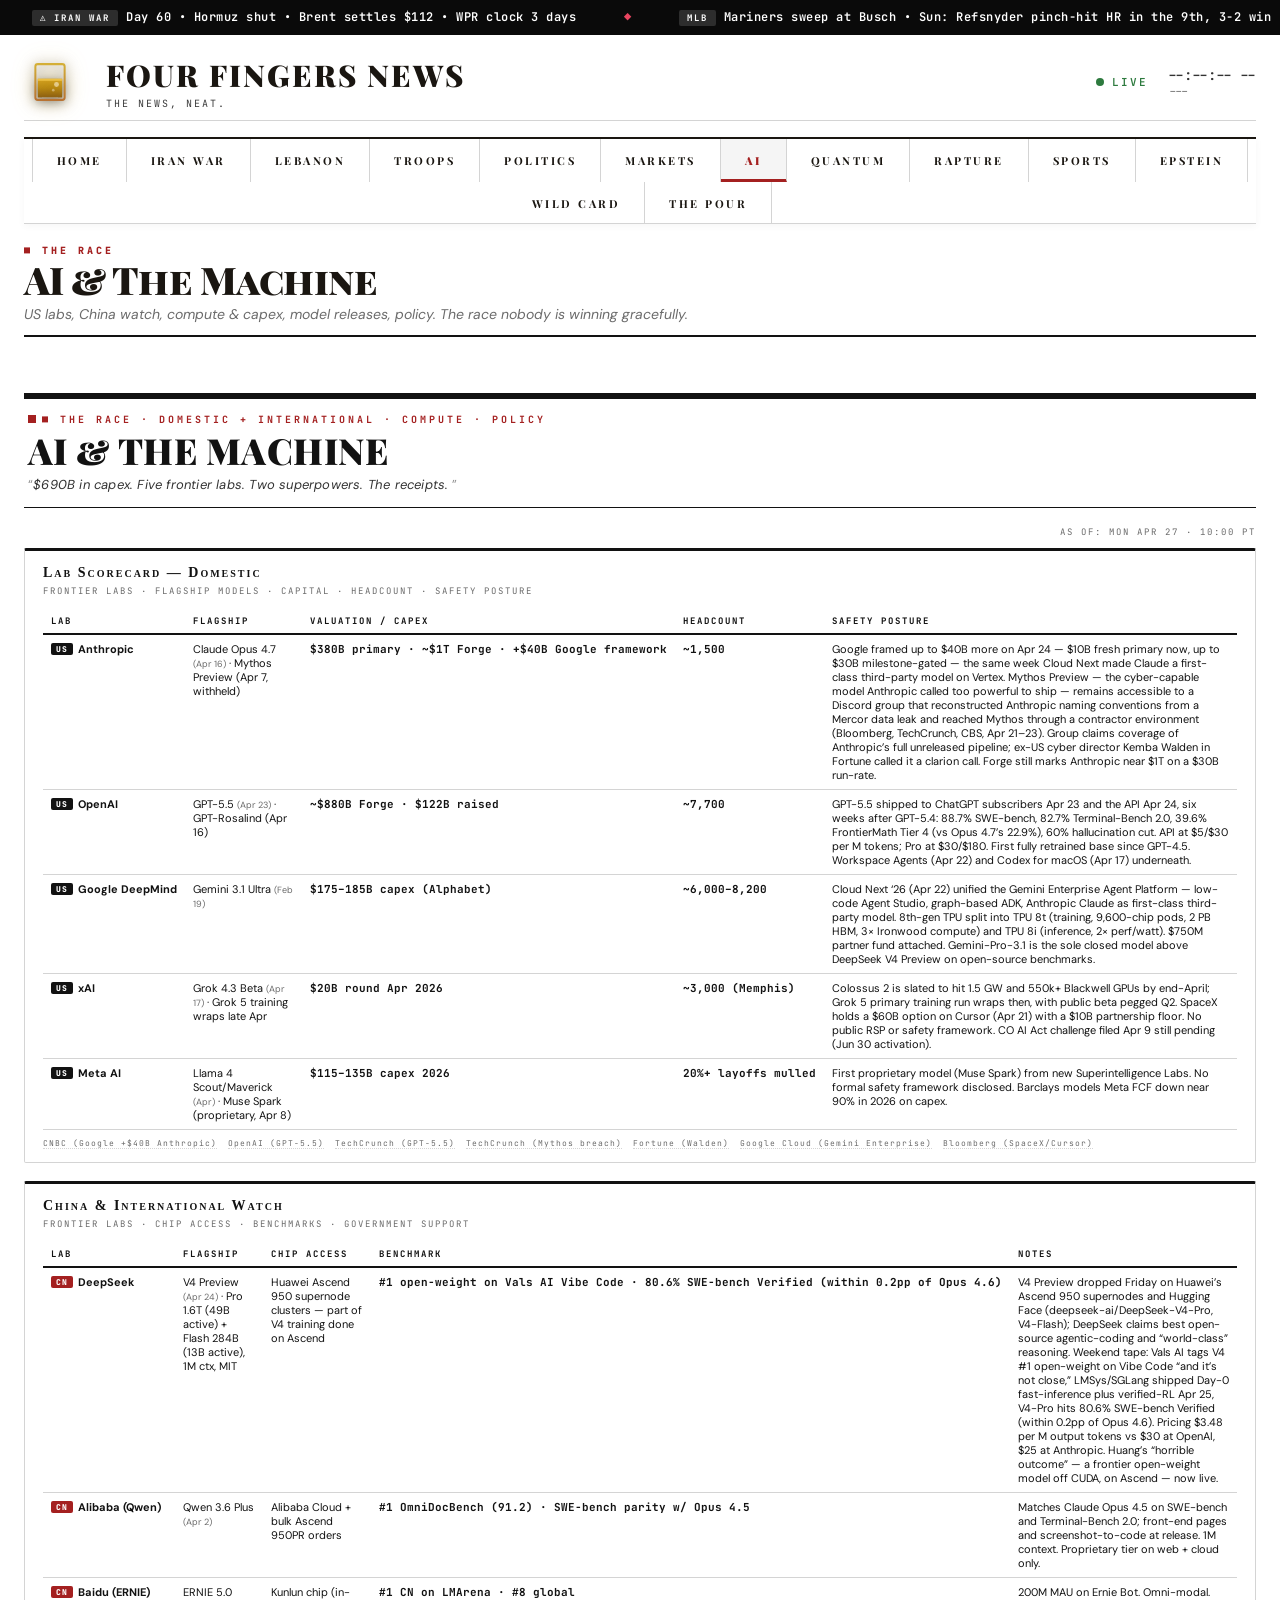
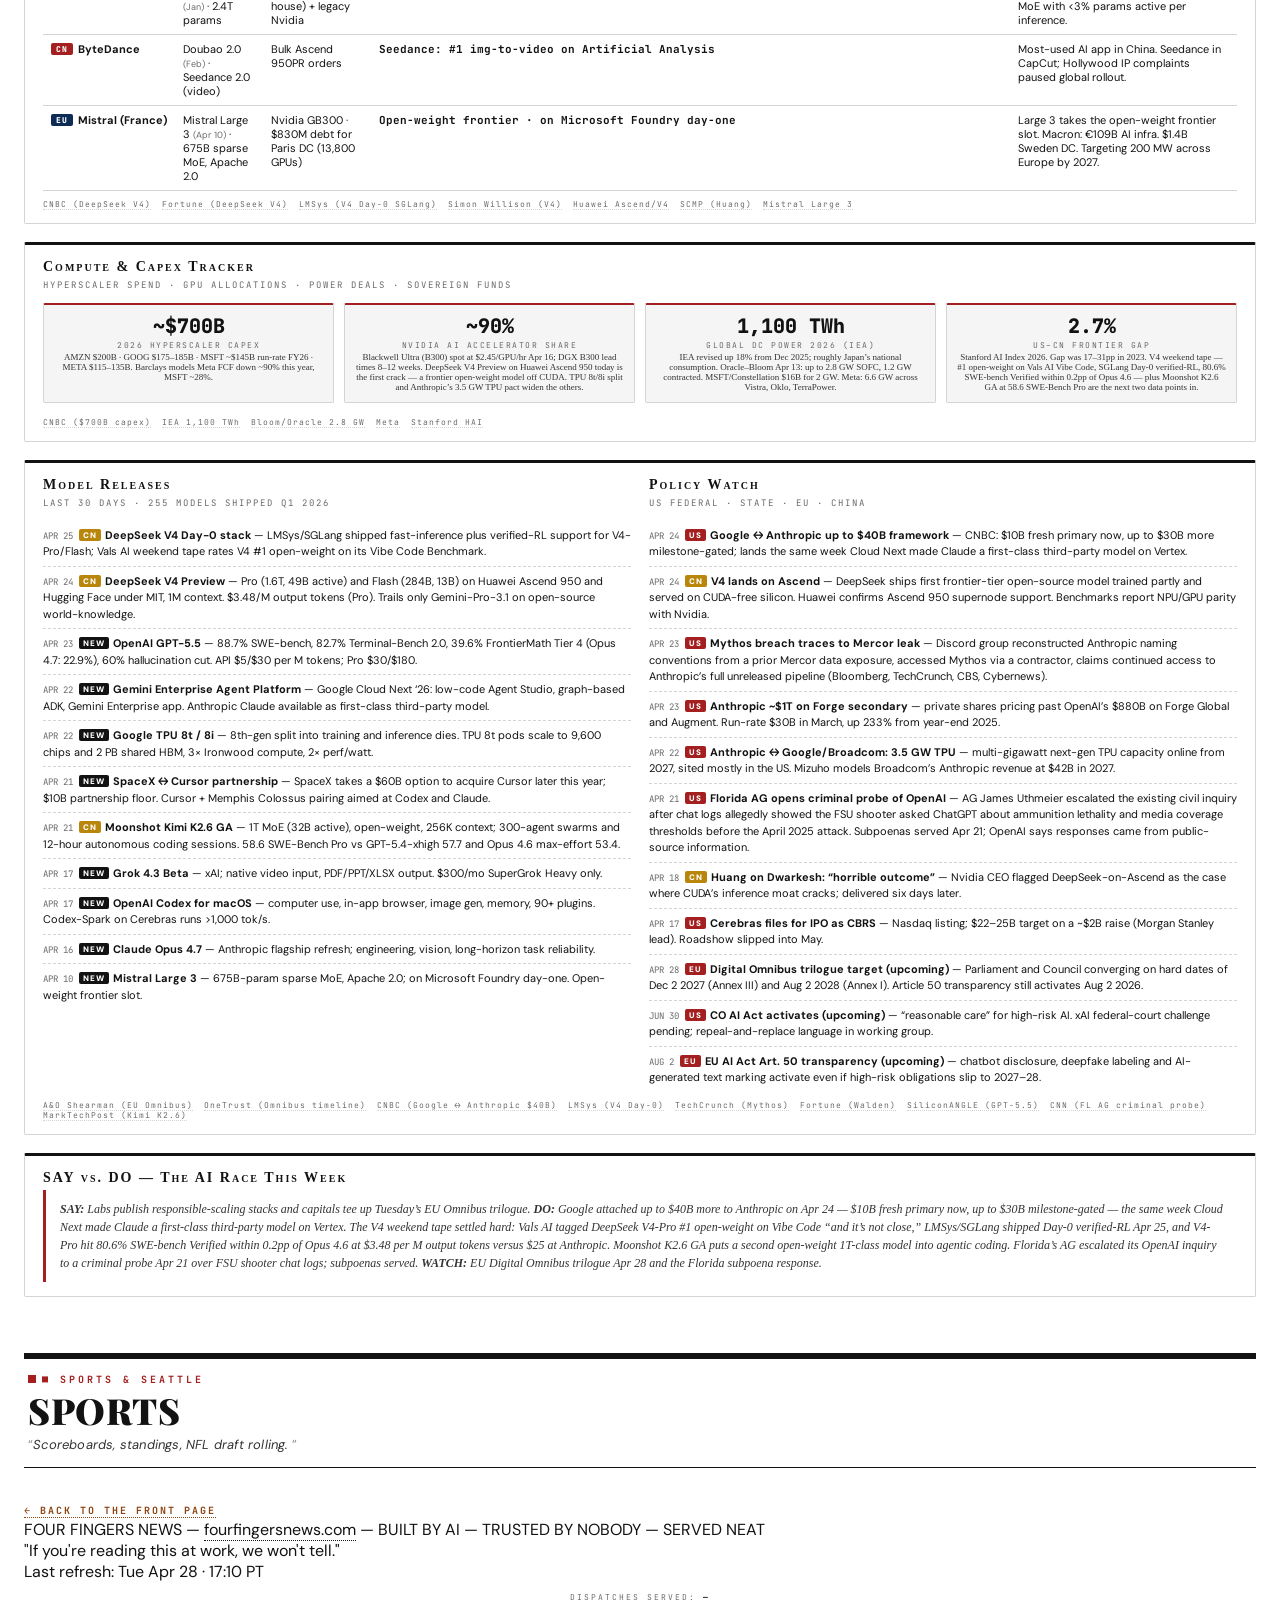
==== commit 4ad9872d: "Add The Pour to ai.html nav" ====
--- a/ai.html
+++ b/ai.html
@@ -208,6 +208,7 @@
       <a href="sports.html">Sports</a>
       <a href="epstein.html">Epstein</a>
       <a href="wildcard.html">Wild Card</a>
+      <a href="pour.html">The Pour</a>
     </div>
   </nav>
 
--- a/assets/style.css
+++ b/assets/style.css
@@ -1338,3 +1338,1317 @@
 .lan-page-masthead .lpm-kicker{font-family:Georgia,serif;font-size:14px;font-style:italic;color:var(--text-muted);margin-top:6px;}
 .back-home{display:inline-block;margin-top:18px;font-family:'JetBrains Mono',monospace;font-size:10px;letter-spacing:2px;font-weight:700;color:var(--accent);text-transform:uppercase;text-decoration:none;border-bottom:1px dotted currentColor;}
 .back-home:hover{color:var(--red);}
+
+/* ════════════════════════════════════════════════════════════════
+   READABILITY: small-print → DM Sans, headlines → keep serif.
+   Headlines (.rd-head, .rd-title, .lpm-name, .lc-title, .lan-masthead
+   .lm-name, section .*-title) keep their explicit Georgia/Playfair
+   declarations. Body text, deks, list items, captions, and kickers
+   switch to DM Sans for easier reading at small sizes.
+   ════════════════════════════════════════════════════════════════ */
+.editor-note .en-text,
+.editor-note .en-sig,
+#theRunDown .rd-sub,
+#runDownList .rd-dek,
+#runDownList article.lead .rd-factbox li,
+#runDownList article.lead .rd-pullquote,
+.landing-card .lc-dek,
+.lan-page-masthead .lpm-kicker,
+.lan-masthead .lm-kicker,
+#trackTroops .tt-notes,
+#trackTroops td, #trackTroops th,
+#lebanonTrack .lt-dek,
+#lebanonTrack .lt-bullets li,
+#lebanonTrack .lt-stat-val,
+#lebanonTrack .lt-stat-lbl,
+#quantumSection p,
+#quantumSection li,
+#quantumSection td,
+#raptureSection p,
+#raptureSection li,
+#raptureSection td,
+#aiSection p,
+#aiSection li,
+#aiSection td {
+  font-family: 'DM Sans', -apple-system, BlinkMacSystemFont, 'Segoe UI', sans-serif;
+}
+
+/* ════════════════════════════════════════════════════════════════
+   WILD CARD page styles. Each .wc-entry is a card with a kicker tag,
+   a date, a serif headline, sans-serif body paragraphs, optional
+   pullquote, and a fact box. Voice is dry-sarcastic; styling stays
+   newsprint-restrained.
+   ════════════════════════════════════════════════════════════════ */
+#wcFeed { display: flex; flex-direction: column; gap: 18px; }
+.wc-entry {
+  background: #ffffff;
+  border: 1px solid var(--border);
+  border-top: 3px solid var(--amber);
+  border-radius: 2px;
+  padding: 18px 22px;
+  position: relative;
+}
+.wc-entry-head {
+  display: flex;
+  justify-content: space-between;
+  align-items: baseline;
+  flex-wrap: wrap;
+  gap: 6px;
+  margin-bottom: 8px;
+  padding-bottom: 6px;
+  border-bottom: 1px solid var(--border);
+}
+.wc-kicker {
+  font-family: 'JetBrains Mono', monospace;
+  font-size: 10px;
+  font-weight: 900;
+  letter-spacing: 2.5px;
+  color: var(--red);
+  text-transform: uppercase;
+}
+.wc-date {
+  font-family: 'JetBrains Mono', monospace;
+  font-size: 9px;
+  letter-spacing: 1.5px;
+  color: var(--text-muted);
+  text-transform: uppercase;
+}
+.wc-headline {
+  font-family: Georgia, 'Playfair Display', 'Times New Roman', serif;
+  font-size: 22px;
+  font-weight: 900;
+  line-height: 1.2;
+  color: #1a1611;
+  letter-spacing: -0.3px;
+  margin: 8px 0 12px 0;
+}
+.wc-body p {
+  font-family: 'DM Sans', -apple-system, BlinkMacSystemFont, sans-serif;
+  font-size: 14px;
+  line-height: 1.6;
+  color: var(--text);
+  margin: 0 0 10px 0;
+}
+.wc-body p:last-child { margin-bottom: 0; }
+.wc-pullquote {
+  margin: 14px 0;
+  padding: 8px 16px;
+  border-left: 3px solid var(--red);
+  font-family: Georgia, 'Times New Roman', serif;
+  font-style: italic;
+  font-size: 15px;
+  line-height: 1.5;
+  color: var(--text-dim);
+  background: #fafafa;
+}
+.wc-pullquote cite {
+  display: block;
+  margin-top: 6px;
+  font-style: normal;
+  font-size: 9px;
+  letter-spacing: 1.5px;
+  text-transform: uppercase;
+  color: var(--text-muted);
+  font-family: 'JetBrains Mono', monospace;
+}
+.wc-factbox {
+  margin-top: 14px;
+  padding: 12px 16px;
+  background: var(--surface-hover);
+  border-left: 3px solid var(--amber);
+  border-radius: 2px;
+}
+.wc-factbox-title {
+  font-family: 'JetBrains Mono', monospace;
+  font-size: 9px;
+  font-weight: 900;
+  letter-spacing: 2.5px;
+  color: var(--amber);
+  margin-bottom: 6px;
+  text-transform: uppercase;
+}
+.wc-factbox ul {
+  list-style: none;
+  margin: 0;
+  padding: 0;
+  display: grid;
+  grid-template-columns: 1fr 1fr;
+  gap: 4px 16px;
+}
+.wc-factbox li {
+  font-family: 'DM Sans', -apple-system, sans-serif;
+  font-size: 12px;
+  line-height: 1.5;
+  color: var(--text);
+  padding-left: 12px;
+  position: relative;
+}
+.wc-factbox li::before {
+  content: "▸";
+  position: absolute;
+  left: 0;
+  top: 0;
+  color: var(--amber);
+  font-size: 9px;
+}
+.wc-factbox li b { color: #1a1611; font-weight: 700; }
+@media (max-width: 600px) {
+  .wc-factbox ul { grid-template-columns: 1fr; }
+  .wc-headline { font-size: 19px; }
+}
+
+/* Resolution / update box on a Wild Card entry. Green left border to signal
+   "filed; case closed." Smaller, slightly inset from the main body text. */
+.wc-update {
+  margin-top: 14px;
+  padding: 12px 16px;
+  background: #f5faf6;
+  border: 1px solid #d4e8d8;
+  border-left: 3px solid var(--green);
+  border-radius: 2px;
+}
+.wc-update-tag {
+  display: inline-block;
+  margin-bottom: 6px;
+  font-family: 'JetBrains Mono', monospace;
+  font-size: 9px;
+  font-weight: 900;
+  letter-spacing: 2.5px;
+  color: var(--green);
+  text-transform: uppercase;
+}
+.wc-update p {
+  font-family: 'DM Sans', -apple-system, sans-serif;
+  font-size: 13px;
+  line-height: 1.55;
+  color: var(--text);
+  margin: 0;
+}
+
+/* Photo figure inside a Wild Card entry. Constrained max-width so a tall
+   portrait photo doesn't dominate; caption styled like the kicker labels. */
+.wc-figure {
+  margin: 16px auto;
+  text-align: center;
+}
+.wc-figure img {
+  display: block;
+  margin: 0 auto;
+  max-width: 100%;
+  max-height: 520px;
+  height: auto;
+  border: 1px solid var(--border);
+  border-radius: 2px;
+  box-shadow: 0 1px 3px rgba(0,0,0,0.06);
+}
+.wc-figure figcaption {
+  margin-top: 8px;
+  font-family: 'JetBrains Mono', monospace;
+  font-size: 10px;
+  letter-spacing: 1.5px;
+  color: var(--text-muted);
+  text-transform: uppercase;
+  line-height: 1.4;
+}
+.wc-figure figcaption em {
+  text-transform: none;
+  letter-spacing: 0.5px;
+  font-style: italic;
+  font-family: Georgia, 'Times New Roman', serif;
+  color: var(--text-dim);
+}
+
+/* Track the Troops auxiliary analyst panels: Macgregor wire, Heat Window,
+   Desal Tripwire. Looser than .tt-notes (which is a tight one-liner SAY-vs-DO),
+   each gets a labeled tag, two-paragraph body, and source row. */
+.tt-analyst {
+  margin-top: 14px;
+  padding: 12px 16px 10px 16px;
+  background: #ffffff;
+  border: 1px solid var(--border);
+  border-left: 3px solid var(--brass);
+  border-radius: 2px;
+  color: #121212;
+}
+.tt-analyst-tag {
+  font-family: 'JetBrains Mono', monospace;
+  font-size: 10px;
+  font-weight: 900;
+  letter-spacing: 2.5px;
+  color: var(--brass);
+  text-transform: uppercase;
+  margin-bottom: 8px;
+  padding-bottom: 6px;
+  border-bottom: 1px solid var(--border);
+}
+.tt-analyst p {
+  font-family: 'DM Sans', -apple-system, sans-serif;
+  font-size: 13px;
+  line-height: 1.55;
+  color: var(--text);
+  margin: 0 0 10px 0;
+}
+.tt-analyst p:last-of-type { margin-bottom: 8px; }
+.tt-analyst p b { color: #1a1611; font-weight: 700; }
+.tt-analyst-src {
+  font-family: 'JetBrains Mono', monospace;
+  font-size: 9px;
+  letter-spacing: 1.2px;
+  text-transform: uppercase;
+  color: var(--text-muted);
+  padding-top: 6px;
+  border-top: 1px dashed var(--border);
+}
+.tt-analyst-src a {
+  color: var(--text-muted);
+  text-decoration: none;
+  margin-right: 10px;
+  border-bottom: 1px dotted var(--border-glow);
+}
+.tt-analyst-src a:hover { color: var(--red); border-bottom-color: var(--red); }
+
+/* Heat Window: amber accent. Desal Tripwire: red accent. */
+#ttHeatWindow { border-left-color: var(--amber); }
+#ttHeatWindow .tt-analyst-tag { color: var(--amber); }
+#ttDesalTripwire { border-left-color: var(--red); }
+#ttDesalTripwire .tt-analyst-tag { color: var(--red); }
+
+/* Beyond The Oil panel: dark accent (this one is the gut-punch). */
+#ttBeyondOil { border-left-color: #1a1611; }
+#ttBeyondOil .tt-analyst-tag { color: #1a1611; }
+
+/* Roy Cohn Operating System: editorial framing panel on politics.html.
+   Black left rule (it's the doctrine), tight numbered list, italic
+   aphorism at the bottom. */
+.rc-doctrine {
+  background: #ffffff;
+  border: 1px solid var(--border);
+  border-left: 3px solid #1a1611;
+  border-radius: 2px;
+  padding: 14px 18px 12px 18px;
+  margin: 0 0 16px 0;
+}
+.rc-doctrine-tag {
+  font-family: 'JetBrains Mono', monospace;
+  font-size: 10px;
+  font-weight: 900;
+  letter-spacing: 2.5px;
+  color: #1a1611;
+  text-transform: uppercase;
+  margin-bottom: 10px;
+  padding-bottom: 6px;
+  border-bottom: 1px solid var(--border);
+}
+.rc-doctrine p {
+  font-family: 'DM Sans', -apple-system, sans-serif;
+  font-size: 14px;
+  line-height: 1.6;
+  color: var(--text);
+  margin: 0 0 10px 0;
+}
+.rc-rules {
+  font-family: 'DM Sans', -apple-system, sans-serif;
+  font-size: 14px;
+  line-height: 1.6;
+  color: var(--text);
+  margin: 0 0 12px 0;
+  padding-left: 22px;
+}
+.rc-rules li {
+  margin-bottom: 8px;
+}
+.rc-rules li b {
+  color: #1a1611;
+  font-weight: 800;
+}
+.rc-aphorism {
+  margin-top: 14px;
+  padding: 10px 16px;
+  border-left: 3px solid var(--red);
+  background: #fafafa;
+  font-family: Georgia, 'Playfair Display', 'Times New Roman', serif;
+  font-style: italic;
+  font-size: 17px;
+  line-height: 1.45;
+  color: var(--text-dim);
+}
+.rc-aphorism cite {
+  display: block;
+  margin-top: 6px;
+  font-style: normal;
+  font-family: 'JetBrains Mono', monospace;
+  font-size: 9px;
+  letter-spacing: 1.5px;
+  text-transform: uppercase;
+  color: var(--text-muted);
+}
+
+/* PAPER REALITY vs HARD ASSETS panel on markets.html. Two-column split,
+   editorial aphorism top and bottom (top in red, bottom darker). */
+.pvh-panel {
+  background: #ffffff;
+  border: 1px solid var(--border);
+  border-left: 3px solid var(--red);
+  border-radius: 2px;
+  padding: 14px 18px 12px 18px;
+  margin: 0 0 16px 0;
+}
+.pvh-tag {
+  font-family: 'JetBrains Mono', monospace;
+  font-size: 10px;
+  font-weight: 900;
+  letter-spacing: 2.5px;
+  color: var(--red);
+  text-transform: uppercase;
+  margin-bottom: 10px;
+  padding-bottom: 6px;
+  border-bottom: 1px solid var(--border);
+}
+.pvh-aphorism {
+  margin: 8px 0 10px 0;
+  padding: 8px 16px;
+  border-left: 3px solid var(--red);
+  background: #fafafa;
+  font-family: Georgia, 'Playfair Display', 'Times New Roman', serif;
+  font-style: italic;
+  font-size: 16px;
+  line-height: 1.4;
+  color: var(--text-dim);
+}
+.pvh-aphorism cite {
+  display: block;
+  margin-top: 4px;
+  font-style: normal;
+  font-family: 'JetBrains Mono', monospace;
+  font-size: 9px;
+  letter-spacing: 1.5px;
+  text-transform: uppercase;
+  color: var(--text-muted);
+}
+.pvh-aphorism-bottom { border-left-color: #1a1611; }
+.pvh-grid {
+  display: grid;
+  grid-template-columns: 1fr 1fr;
+  gap: 18px;
+  margin: 12px 0;
+}
+.pvh-col {
+  background: var(--surface-hover);
+  border: 1px solid var(--border);
+  border-radius: 2px;
+  padding: 10px 14px;
+}
+.pvh-col-tag {
+  font-family: 'JetBrains Mono', monospace;
+  font-size: 10px;
+  font-weight: 900;
+  letter-spacing: 2.5px;
+  color: #1a1611;
+  text-transform: uppercase;
+  margin-bottom: 8px;
+  padding-bottom: 4px;
+  border-bottom: 1px dashed var(--border);
+}
+.pvh-col:first-child .pvh-col-tag { color: var(--green); }
+.pvh-col:last-child .pvh-col-tag { color: var(--red); }
+.pvh-col ul {
+  list-style: disc;
+  padding-left: 18px;
+  margin: 0;
+  font-family: 'DM Sans', -apple-system, sans-serif;
+  font-size: 13px;
+  line-height: 1.55;
+  color: var(--text);
+}
+.pvh-col li { padding: 3px 0; }
+.pvh-frame {
+  font-family: 'DM Sans', -apple-system, sans-serif;
+  font-size: 14px;
+  line-height: 1.6;
+  color: var(--text);
+  margin: 12px 0 6px 0;
+}
+@media (max-width: 700px) { .pvh-grid { grid-template-columns: 1fr; } }
+
+/* PAPER OIL vs SPOT tracker — three-column physical/futures spread panel. */
+.pos-panel {
+  background: #ffffff;
+  border: 1px solid var(--border);
+  border-left: 3px solid var(--copper);
+  border-radius: 2px;
+  padding: 14px 18px 12px 18px;
+  margin: 0 0 16px 0;
+}
+.pos-tag {
+  font-family: 'JetBrains Mono', monospace;
+  font-size: 10px;
+  font-weight: 900;
+  letter-spacing: 2.5px;
+  color: var(--copper);
+  text-transform: uppercase;
+  margin-bottom: 10px;
+  padding-bottom: 6px;
+  border-bottom: 1px solid var(--border);
+}
+.pos-intro {
+  font-family: 'DM Sans', -apple-system, sans-serif;
+  font-size: 14px;
+  line-height: 1.6;
+  color: var(--text);
+  margin: 0 0 12px 0;
+}
+.pos-grid {
+  display: grid;
+  grid-template-columns: 1fr 1fr 1fr;
+  gap: 12px;
+  margin-bottom: 12px;
+}
+.pos-col {
+  background: var(--surface-hover);
+  border: 1px solid var(--border);
+  border-top: 3px solid var(--text-muted);
+  border-radius: 2px;
+  padding: 12px 14px;
+}
+.pos-col.pos-paper { border-top-color: var(--text-muted); }
+.pos-col.pos-dated { border-top-color: var(--amber); }
+.pos-col.pos-spot { border-top-color: var(--red); }
+.pos-col-tag {
+  font-family: 'JetBrains Mono', monospace;
+  font-size: 9px;
+  font-weight: 900;
+  letter-spacing: 2px;
+  color: var(--text-muted);
+  text-transform: uppercase;
+  margin-bottom: 6px;
+}
+.pos-paper .pos-col-tag { color: var(--text-muted); }
+.pos-dated .pos-col-tag { color: var(--amber); }
+.pos-spot .pos-col-tag { color: var(--red); }
+.pos-col-price {
+  font-family: 'JetBrains Mono', monospace;
+  font-size: 28px;
+  font-weight: 900;
+  color: #1a1611;
+  line-height: 1;
+  margin-bottom: 4px;
+}
+.pos-col-sub {
+  font-family: 'JetBrains Mono', monospace;
+  font-size: 9px;
+  letter-spacing: 1px;
+  color: var(--text-muted);
+  text-transform: uppercase;
+  margin-bottom: 8px;
+}
+.pos-col-note {
+  font-family: 'DM Sans', -apple-system, sans-serif;
+  font-size: 12px;
+  line-height: 1.45;
+  color: var(--text);
+}
+.pos-spread {
+  background: #1a1611;
+  color: #ffffff;
+  padding: 10px 14px;
+  border-radius: 2px;
+  margin: 0 0 12px 0;
+  display: flex;
+  align-items: center;
+  flex-wrap: wrap;
+  gap: 12px;
+}
+.pos-spread-label {
+  font-family: 'JetBrains Mono', monospace;
+  font-size: 10px;
+  letter-spacing: 2.5px;
+  color: #cccccc;
+  text-transform: uppercase;
+}
+.pos-spread-val {
+  font-family: 'JetBrains Mono', monospace;
+  font-size: 22px;
+  font-weight: 900;
+  color: var(--amber);
+}
+.pos-spread-sub {
+  font-family: 'DM Sans', -apple-system, sans-serif;
+  font-size: 12px;
+  color: #cccccc;
+  flex: 1;
+  min-width: 240px;
+}
+.pos-frame {
+  font-family: 'DM Sans', -apple-system, sans-serif;
+  font-size: 13px;
+  line-height: 1.6;
+  color: var(--text);
+  margin: 0 0 10px 0;
+}
+.pos-aphorism {
+  margin: 8px 0 10px 0;
+  padding: 10px 16px;
+  border-left: 3px solid var(--red);
+  background: #fafafa;
+  font-family: Georgia, 'Playfair Display', 'Times New Roman', serif;
+  font-style: italic;
+  font-size: 17px;
+  line-height: 1.4;
+  color: var(--text-dim);
+}
+.pos-aphorism cite {
+  display: block;
+  margin-top: 4px;
+  font-style: normal;
+  font-family: 'JetBrains Mono', monospace;
+  font-size: 9px;
+  letter-spacing: 1.5px;
+  text-transform: uppercase;
+  color: var(--text-muted);
+}
+.pos-src {
+  font-family: 'JetBrains Mono', monospace;
+  font-size: 9px;
+  letter-spacing: 1.2px;
+  text-transform: uppercase;
+  color: var(--text-muted);
+  padding-top: 6px;
+  border-top: 1px dashed var(--border);
+}
+.pos-src a { color: var(--text-muted); text-decoration: none; margin-right: 10px; border-bottom: 1px dotted var(--border-glow); }
+.pos-src a:hover { color: var(--red); border-bottom-color: var(--red); }
+@media (max-width: 700px) { .pos-grid { grid-template-columns: 1fr; } }
+
+/* CLAIMS LEDGER on politics.html — table of unfulfilled / disputed Truth
+   Social claims with day-since counters and color-coded status cells. */
+.cl-panel {
+  background: #ffffff;
+  border: 1px solid var(--border);
+  border-left: 3px solid var(--red);
+  border-radius: 2px;
+  padding: 14px 18px 12px 18px;
+  margin: 0 0 16px 0;
+}
+.cl-tag {
+  font-family: 'JetBrains Mono', monospace;
+  font-size: 10px;
+  font-weight: 900;
+  letter-spacing: 2.5px;
+  color: var(--red);
+  text-transform: uppercase;
+  margin-bottom: 10px;
+  padding-bottom: 6px;
+  border-bottom: 1px solid var(--border);
+}
+.cl-intro {
+  font-family: 'DM Sans', -apple-system, sans-serif;
+  font-size: 14px;
+  line-height: 1.6;
+  color: var(--text);
+  margin: 0 0 12px 0;
+}
+.cl-table-wrap { overflow-x: auto; margin-bottom: 10px; }
+.cl-table {
+  width: 100%;
+  border-collapse: collapse;
+  font-family: 'DM Sans', -apple-system, sans-serif;
+  font-size: 13px;
+}
+.cl-table thead th {
+  text-align: left;
+  font-family: 'JetBrains Mono', monospace;
+  font-size: 9px;
+  font-weight: 900;
+  letter-spacing: 2px;
+  color: var(--text-muted);
+  text-transform: uppercase;
+  padding: 8px 10px;
+  border-bottom: 2px solid #1a1611;
+  background: #fafafa;
+}
+.cl-table tbody td {
+  padding: 10px;
+  vertical-align: top;
+  border-bottom: 1px solid var(--border);
+  color: var(--text);
+  line-height: 1.5;
+}
+.cl-table tbody tr:last-child td { border-bottom: none; }
+.cl-cell-date {
+  font-family: 'JetBrains Mono', monospace;
+  font-size: 11px;
+  letter-spacing: 0.5px;
+  color: var(--text-muted);
+  white-space: nowrap;
+}
+.cl-cell-days {
+  font-family: 'JetBrains Mono', monospace;
+  font-size: 18px;
+  font-weight: 900;
+  color: #1a1611;
+  text-align: center;
+  font-variant-numeric: tabular-nums;
+}
+.cl-status {
+  display: inline-block;
+  padding: 3px 8px;
+  border-radius: 2px;
+  font-family: 'JetBrains Mono', monospace;
+  font-size: 9px;
+  font-weight: 900;
+  letter-spacing: 1.5px;
+  text-transform: uppercase;
+  white-space: nowrap;
+}
+.cl-no-receipts { background: #fff5e6; color: var(--amber); border: 1px solid #f0d699; }
+.cl-denied      { background: #fde7e7; color: var(--red);   border: 1px solid #f0a8a8; }
+.cl-expired     { background: #f5f5f5; color: var(--text-muted); border: 1px solid var(--border); }
+.cl-disputed    { background: #fff5e6; color: var(--amber); border: 1px solid #f0d699; }
+.cl-unverified  { background: #f5f5f5; color: var(--text-muted); border: 1px solid var(--border); }
+.cl-policy      { background: #ebf3ee; color: var(--green); border: 1px solid #c4dfd0; }
+.cl-fulfilled   { background: #ebf3ee; color: var(--green); border: 1px solid #c4dfd0; }
+.cl-frame {
+  font-family: 'DM Sans', -apple-system, sans-serif;
+  font-size: 13px;
+  line-height: 1.6;
+  color: var(--text);
+  margin: 12px 0 8px 0;
+}
+.cl-aphorism {
+  margin: 8px 0 10px 0;
+  padding: 10px 16px;
+  border-left: 3px solid var(--red);
+  background: #fafafa;
+  font-family: Georgia, 'Playfair Display', 'Times New Roman', serif;
+  font-style: italic;
+  font-size: 16px;
+  line-height: 1.4;
+  color: var(--text-dim);
+}
+.cl-aphorism cite {
+  display: block;
+  margin-top: 4px;
+  font-style: normal;
+  font-family: 'JetBrains Mono', monospace;
+  font-size: 9px;
+  letter-spacing: 1.5px;
+  text-transform: uppercase;
+  color: var(--text-muted);
+}
+.cl-src {
+  font-family: 'JetBrains Mono', monospace;
+  font-size: 9px;
+  letter-spacing: 1.2px;
+  text-transform: uppercase;
+  color: var(--text-muted);
+  padding-top: 6px;
+  border-top: 1px dashed var(--border);
+}
+.cl-src a {
+  color: var(--text-muted);
+  text-decoration: none;
+  margin-right: 10px;
+  border-bottom: 1px dotted var(--border-glow);
+}
+.cl-src a:hover { color: var(--red); border-bottom-color: var(--red); }
+@media (max-width: 700px) {
+  .cl-table { font-size: 12px; }
+  .cl-table thead th, .cl-table tbody td { padding: 6px; }
+  .cl-cell-days { font-size: 15px; }
+}
+
+/* Carrier Endurance: navy accent (Navy ship, Navy color) */
+#ttCarrierEndurance { border-left-color: var(--seahawks-blue); }
+#ttCarrierEndurance .tt-analyst-tag { color: var(--seahawks-blue); }
+
+/* Featured (top-of-ledger) claim row: subtle tint + slightly darker bottom rule. */
+.cl-table tbody tr.cl-featured td {
+  background: #fff8ef;
+  border-bottom: 2px solid #1a1611;
+}
+
+/* DUDE WATCH — daily auto-counter on the unnamed F-15E aircrew (Dude 44 A/B).
+   Big number, dark headline, sustained editorial framing. */
+.dude-watch {
+  background: #1a1611;
+  color: #ffffff;
+  border: 1px solid #1a1611;
+  border-left: 3px solid var(--red);
+  border-radius: 2px;
+  padding: 16px 20px 14px 20px;
+  margin: 0 0 16px 0;
+  position: relative;
+  overflow: hidden;
+}
+.dude-watch::before {
+  content: "";
+  position: absolute;
+  top: 0; left: 0;
+  width: 100%; height: 3px;
+  background: linear-gradient(90deg, var(--red), var(--amber), var(--red));
+}
+.dude-tag {
+  font-family: 'JetBrains Mono', monospace;
+  font-size: 10px;
+  font-weight: 900;
+  letter-spacing: 2.5px;
+  color: var(--amber);
+  text-transform: uppercase;
+  margin-bottom: 8px;
+  padding-bottom: 6px;
+  border-bottom: 1px solid #3a342c;
+}
+.dude-headline {
+  font-family: Georgia, 'Playfair Display', 'Times New Roman', serif;
+  font-size: 30px;
+  font-weight: 900;
+  color: #ffffff;
+  letter-spacing: -0.5px;
+  line-height: 1.1;
+  margin-bottom: 14px;
+  font-style: italic;
+}
+.dude-counter {
+  display: flex;
+  align-items: center;
+  gap: 18px;
+  background: #221c14;
+  border: 1px solid #3a342c;
+  border-radius: 2px;
+  padding: 14px 18px;
+  margin-bottom: 14px;
+}
+.dude-counter-num {
+  font-family: 'JetBrains Mono', monospace;
+  font-size: 64px;
+  font-weight: 900;
+  color: var(--amber);
+  line-height: 1;
+  font-variant-numeric: tabular-nums;
+  min-width: 110px;
+  text-align: center;
+}
+.dude-counter-lbl {
+  font-family: 'DM Sans', -apple-system, sans-serif;
+  font-size: 14px;
+  line-height: 1.5;
+  color: #e8dfcf;
+}
+.dude-counter-lbl b { color: var(--red); font-weight: 800; }
+.dude-body {
+  font-family: 'DM Sans', -apple-system, sans-serif;
+  font-size: 14px;
+  line-height: 1.6;
+  color: #e8dfcf;
+  margin: 0 0 10px 0;
+}
+.dude-days-inline {
+  font-family: 'JetBrains Mono', monospace;
+  font-weight: 900;
+  color: var(--amber);
+}
+.dude-aphorism {
+  margin-top: 12px;
+  padding: 10px 16px;
+  border-left: 3px solid var(--amber);
+  background: #221c14;
+  font-family: Georgia, 'Playfair Display', 'Times New Roman', serif;
+  font-style: italic;
+  font-size: 17px;
+  line-height: 1.4;
+  color: #ffffff;
+}
+.dude-aphorism cite {
+  display: block;
+  margin-top: 4px;
+  font-style: normal;
+  font-family: 'JetBrains Mono', monospace;
+  font-size: 9px;
+  letter-spacing: 1.5px;
+  text-transform: uppercase;
+  color: var(--amber);
+}
+@media (max-width: 600px) {
+  .dude-counter { flex-direction: column; align-items: flex-start; gap: 8px; }
+  .dude-counter-num { font-size: 48px; min-width: auto; text-align: left; }
+  .dude-headline { font-size: 24px; }
+}
+
+/* Trump Ballroom post-hoc justification block: GOP quotes + on-the-facts rebuttal. */
+.ballroom-pivot {
+  margin-top: 14px;
+  padding: 14px 18px 12px 18px;
+  background: #ffffff;
+  border: 1px solid var(--border);
+  border-left: 3px solid var(--red);
+  border-radius: 2px;
+}
+.bp-tag {
+  font-family: 'JetBrains Mono', monospace;
+  font-size: 10px;
+  font-weight: 900;
+  letter-spacing: 2.5px;
+  color: var(--red);
+  text-transform: uppercase;
+  margin-bottom: 8px;
+  padding-bottom: 6px;
+  border-bottom: 1px solid var(--border);
+}
+.ballroom-pivot p {
+  font-family: 'DM Sans', -apple-system, sans-serif;
+  font-size: 14px;
+  line-height: 1.6;
+  color: var(--text);
+  margin: 0 0 10px 0;
+}
+.bp-quotes {
+  display: flex;
+  flex-direction: column;
+  gap: 8px;
+  margin: 12px 0;
+}
+.bp-quote {
+  padding: 10px 14px;
+  background: #fafafa;
+  border-left: 3px solid var(--amber);
+  font-family: Georgia, 'Playfair Display', 'Times New Roman', serif;
+  font-style: italic;
+  font-size: 14px;
+  line-height: 1.5;
+  color: var(--text-dim);
+}
+.bp-quote cite {
+  display: block;
+  margin-top: 6px;
+  font-style: normal;
+  font-family: 'JetBrains Mono', monospace;
+  font-size: 9px;
+  letter-spacing: 1.5px;
+  text-transform: uppercase;
+  color: var(--text-muted);
+}
+.bp-rebuttal {
+  margin-top: 14px;
+  padding: 12px 16px;
+  background: #1a1611;
+  color: #e8dfcf;
+  border-radius: 2px;
+}
+.bp-rebuttal-tag {
+  font-family: 'JetBrains Mono', monospace;
+  font-size: 10px;
+  font-weight: 900;
+  letter-spacing: 2.5px;
+  color: var(--amber);
+  text-transform: uppercase;
+  margin-bottom: 8px;
+  padding-bottom: 6px;
+  border-bottom: 1px solid #3a342c;
+}
+.bp-rebuttal p {
+  font-family: 'DM Sans', -apple-system, sans-serif;
+  font-size: 14px;
+  line-height: 1.6;
+  color: #e8dfcf;
+  margin: 0 0 10px 0;
+}
+.bp-rebuttal p:last-child { margin-bottom: 0; }
+.bp-rebuttal b { color: #ffffff; font-weight: 800; }
+
+/* VAULT WATCH — foreign gold custody panel on markets.html. Gold accent
+   (amber/brass), 4-column card grid for facts, dark Fort Knox card for
+   visual asymmetry. */
+.vault-panel {
+  background: #ffffff;
+  border: 1px solid var(--border);
+  border-left: 3px solid var(--amber);
+  border-radius: 2px;
+  padding: 14px 18px 12px 18px;
+  margin: 0 0 16px 0;
+}
+.vault-tag {
+  font-family: 'JetBrains Mono', monospace;
+  font-size: 10px;
+  font-weight: 900;
+  letter-spacing: 2.5px;
+  color: var(--amber);
+  text-transform: uppercase;
+  margin-bottom: 10px;
+  padding-bottom: 6px;
+  border-bottom: 1px solid var(--border);
+}
+.vault-intro {
+  font-family: 'DM Sans', -apple-system, sans-serif;
+  font-size: 14px;
+  line-height: 1.6;
+  color: var(--text);
+  margin: 0 0 12px 0;
+}
+.vault-intro b { color: #1a1611; font-weight: 700; }
+.vault-grid {
+  display: grid;
+  grid-template-columns: repeat(4, 1fr);
+  gap: 10px;
+  margin-bottom: 12px;
+}
+.vault-card {
+  background: var(--surface-hover);
+  border: 1px solid var(--border);
+  border-top: 3px solid var(--amber);
+  border-radius: 2px;
+  padding: 10px 12px;
+}
+.vault-card-fk {
+  background: #1a1611;
+  color: #e8dfcf;
+  border-color: #1a1611;
+  border-top-color: var(--red);
+}
+.vault-card-tag {
+  font-family: 'JetBrains Mono', monospace;
+  font-size: 9px;
+  font-weight: 900;
+  letter-spacing: 1.8px;
+  color: var(--amber);
+  text-transform: uppercase;
+  margin-bottom: 6px;
+}
+.vault-card-fk .vault-card-tag { color: var(--red); }
+.vault-card-fact {
+  font-family: 'JetBrains Mono', monospace;
+  font-size: 26px;
+  font-weight: 900;
+  color: #1a1611;
+  line-height: 1;
+  margin-bottom: 6px;
+}
+.vault-card-fk .vault-card-fact { color: var(--amber); }
+.vault-unit {
+  font-size: 13px;
+  font-weight: 700;
+  color: var(--text-muted);
+}
+.vault-card-fk .vault-unit { color: #c4b893; }
+.vault-card-sub {
+  font-family: 'DM Sans', -apple-system, sans-serif;
+  font-size: 11px;
+  line-height: 1.45;
+  color: var(--text);
+}
+.vault-card-fk .vault-card-sub { color: #e8dfcf; }
+.vault-frame {
+  font-family: 'DM Sans', -apple-system, sans-serif;
+  font-size: 14px;
+  line-height: 1.6;
+  color: var(--text);
+  margin: 10px 0;
+}
+.vault-aphorism {
+  margin: 8px 0 10px 0;
+  padding: 10px 16px;
+  border-left: 3px solid var(--amber);
+  background: #fafafa;
+  font-family: Georgia, 'Playfair Display', 'Times New Roman', serif;
+  font-style: italic;
+  font-size: 17px;
+  line-height: 1.4;
+  color: var(--text-dim);
+}
+.vault-aphorism cite {
+  display: block;
+  margin-top: 4px;
+  font-style: normal;
+  font-family: 'JetBrains Mono', monospace;
+  font-size: 9px;
+  letter-spacing: 1.5px;
+  text-transform: uppercase;
+  color: var(--text-muted);
+}
+.vault-src {
+  font-family: 'JetBrains Mono', monospace;
+  font-size: 9px;
+  letter-spacing: 1.2px;
+  text-transform: uppercase;
+  color: var(--text-muted);
+  padding-top: 6px;
+  border-top: 1px dashed var(--border);
+}
+.vault-src a { color: var(--text-muted); text-decoration: none; margin-right: 10px; border-bottom: 1px dotted var(--border-glow); }
+.vault-src a:hover { color: var(--red); border-bottom-color: var(--red); }
+@media (max-width: 900px) { .vault-grid { grid-template-columns: repeat(2, 1fr); } }
+@media (max-width: 500px) { .vault-grid { grid-template-columns: 1fr; } }
+
+/* Vault Watch extras: historical context + Macgregor wire side-by-side. */
+.vault-extras {
+  display: grid;
+  grid-template-columns: 1fr 1fr;
+  gap: 12px;
+  margin: 12px 0;
+}
+.vault-extra {
+  background: var(--surface-hover);
+  border: 1px solid var(--border);
+  border-left: 3px solid var(--brass);
+  border-radius: 2px;
+  padding: 10px 14px;
+}
+.vault-extra-tag {
+  font-family: 'JetBrains Mono', monospace;
+  font-size: 9px;
+  font-weight: 900;
+  letter-spacing: 2px;
+  color: var(--brass);
+  text-transform: uppercase;
+  margin-bottom: 6px;
+}
+.vault-extra p {
+  font-family: 'DM Sans', -apple-system, sans-serif;
+  font-size: 12px;
+  line-height: 1.55;
+  color: var(--text);
+  margin: 0;
+}
+.vault-aphorism-close {
+  border-left-color: #1a1611;
+  margin-top: 4px;
+}
+@media (max-width: 700px) { .vault-extras { grid-template-columns: 1fr; } }
+
+/* ════════════════════════════════════════════════════════════════
+   THE POUR — newsletter archive page styling. Each issue is an
+   <article class="pour-issue">. Sections within an issue use
+   .pour-section. Headlines serif (Georgia), body sans (DM Sans).
+   ════════════════════════════════════════════════════════════════ */
+.pour-about {
+  background: #ffffff;
+  border: 1px solid var(--border);
+  border-left: 3px solid var(--red);
+  border-radius: 2px;
+  padding: 14px 18px;
+  margin: 0 0 16px 0;
+}
+.pour-about-tag {
+  font-family: 'JetBrains Mono', monospace;
+  font-size: 10px;
+  font-weight: 900;
+  letter-spacing: 2.5px;
+  color: var(--red);
+  text-transform: uppercase;
+  margin-bottom: 8px;
+  padding-bottom: 6px;
+  border-bottom: 1px solid var(--border);
+}
+.pour-about p {
+  font-family: 'DM Sans', -apple-system, sans-serif;
+  font-size: 14px;
+  line-height: 1.6;
+  color: var(--text);
+  margin: 0 0 10px 0;
+}
+.pour-about p:last-of-type { margin-bottom: 12px; }
+.pour-about p b { color: #1a1611; font-weight: 700; }
+.pour-subscribe-btn {
+  display: inline-block;
+  padding: 10px 20px;
+  background: #1a1611;
+  color: #ffffff;
+  font-family: 'JetBrains Mono', monospace;
+  font-size: 11px;
+  font-weight: 900;
+  letter-spacing: 2.5px;
+  text-transform: uppercase;
+  text-decoration: none;
+  border-radius: 2px;
+  border: 1px solid #1a1611;
+  transition: background .15s ease;
+}
+.pour-subscribe-btn:hover {
+  background: var(--red);
+  border-color: var(--red);
+}
+
+.pour-index {
+  background: var(--surface-hover);
+  border: 1px solid var(--border);
+  border-radius: 2px;
+  padding: 12px 18px;
+  margin: 0 0 18px 0;
+}
+.pour-index-tag {
+  font-family: 'JetBrains Mono', monospace;
+  font-size: 10px;
+  font-weight: 900;
+  letter-spacing: 2.5px;
+  color: var(--text-muted);
+  text-transform: uppercase;
+  margin-bottom: 8px;
+  padding-bottom: 6px;
+  border-bottom: 1px solid var(--border);
+}
+.pour-index ul { list-style: none; margin: 0; padding: 0; }
+.pour-index li { padding: 4px 0; }
+.pour-index a {
+  display: flex;
+  flex-wrap: wrap;
+  align-items: baseline;
+  gap: 12px;
+  color: var(--text);
+  text-decoration: none;
+  font-family: 'DM Sans', -apple-system, sans-serif;
+  font-size: 14px;
+  padding: 4px 0;
+}
+.pour-index a:hover { color: var(--red); }
+.pour-idx-no {
+  font-family: 'JetBrains Mono', monospace;
+  font-size: 11px;
+  font-weight: 900;
+  letter-spacing: 1.5px;
+  color: var(--red);
+  min-width: 50px;
+}
+.pour-idx-date {
+  font-family: 'JetBrains Mono', monospace;
+  font-size: 11px;
+  letter-spacing: 1px;
+  color: var(--text-muted);
+  min-width: 110px;
+}
+.pour-idx-title {
+  flex: 1;
+  font-style: italic;
+  color: var(--text);
+}
+.pour-idx-state {
+  font-family: 'JetBrains Mono', monospace;
+  font-size: 9px;
+  font-weight: 900;
+  letter-spacing: 1.5px;
+  padding: 2px 8px;
+  border-radius: 2px;
+}
+.pour-idx-draft {
+  background: #fff5e6;
+  color: var(--amber);
+  border: 1px solid #f0d699;
+}
+.pour-idx-published {
+  background: #ebf3ee;
+  color: var(--green);
+  border: 1px solid #c4dfd0;
+}
+
+.pour-issue {
+  background: #ffffff;
+  border: 1px solid var(--border);
+  border-top: 3px solid #1a1611;
+  border-radius: 2px;
+  padding: 22px 28px 18px 28px;
+  margin: 0 0 22px 0;
+  scroll-margin-top: 70px;
+}
+.pour-issue-head {
+  margin-bottom: 18px;
+  padding-bottom: 14px;
+  border-bottom: 2px solid #1a1611;
+}
+.pour-issue-no {
+  font-family: 'JetBrains Mono', monospace;
+  font-size: 10px;
+  font-weight: 900;
+  letter-spacing: 2.5px;
+  color: var(--red);
+  text-transform: uppercase;
+  margin-bottom: 8px;
+}
+.pour-issue-title {
+  font-family: Georgia, 'Playfair Display', 'Times New Roman', serif;
+  font-size: 32px;
+  font-weight: 900;
+  line-height: 1.1;
+  color: #1a1611;
+  letter-spacing: -0.5px;
+  margin: 0 0 6px 0;
+  font-style: italic;
+}
+.pour-issue-tagline {
+  font-family: Georgia, serif;
+  font-size: 13px;
+  font-style: italic;
+  color: var(--text-muted);
+}
+
+.pour-section {
+  margin-bottom: 18px;
+  padding-bottom: 16px;
+  border-bottom: 1px dashed var(--border);
+}
+.pour-section:last-of-type { border-bottom: none; padding-bottom: 0; }
+.pour-section-tag {
+  font-family: 'JetBrains Mono', monospace;
+  font-size: 11px;
+  font-weight: 900;
+  letter-spacing: 3px;
+  color: var(--red);
+  text-transform: uppercase;
+  margin-bottom: 10px;
+  padding-bottom: 6px;
+  border-bottom: 1px solid var(--border);
+}
+.pour-section p {
+  font-family: 'DM Sans', -apple-system, sans-serif;
+  font-size: 15px;
+  line-height: 1.65;
+  color: var(--text);
+  margin: 0 0 12px 0;
+}
+.pour-section p:last-child { margin-bottom: 0; }
+.pour-section p b { color: #1a1611; font-weight: 700; }
+.pour-section p a { color: var(--red); text-decoration: none; border-bottom: 1px dotted currentColor; }
+.pour-section p a:hover { border-bottom-style: solid; }
+
+.pour-pull {
+  margin: 14px 0 4px 0;
+  padding: 10px 16px;
+  border-left: 3px solid var(--red);
+  background: #fafafa;
+  font-family: Georgia, 'Playfair Display', 'Times New Roman', serif;
+  font-size: 16px;
+  line-height: 1.45;
+  color: var(--text-dim);
+  font-style: italic;
+}
+.pour-pull em {
+  font-style: italic;
+  color: var(--red);
+  font-weight: 700;
+}
+
+.pour-section-editor { padding-top: 6px; }
+.pour-sig {
+  font-family: Georgia, serif;
+  font-style: italic;
+  font-size: 13px;
+  color: var(--text-muted);
+  text-align: right;
+  margin-top: 8px;
+}
+
+.pour-issue-foot {
+  margin-top: 18px;
+  padding-top: 12px;
+  border-top: 2px solid #1a1611;
+  font-family: 'DM Sans', -apple-system, sans-serif;
+  font-size: 12px;
+  line-height: 1.5;
+  color: var(--text-muted);
+  text-align: center;
+}
+.pour-issue-foot a { color: var(--text-muted); border-bottom: 1px dotted currentColor; text-decoration: none; }
+.pour-issue-foot a:hover { color: var(--red); border-bottom-color: var(--red); }
+
+@media (max-width: 600px) {
+  .pour-issue { padding: 16px 18px; }
+  .pour-issue-title { font-size: 24px; }
+  .pour-section p { font-size: 14px; }
+}
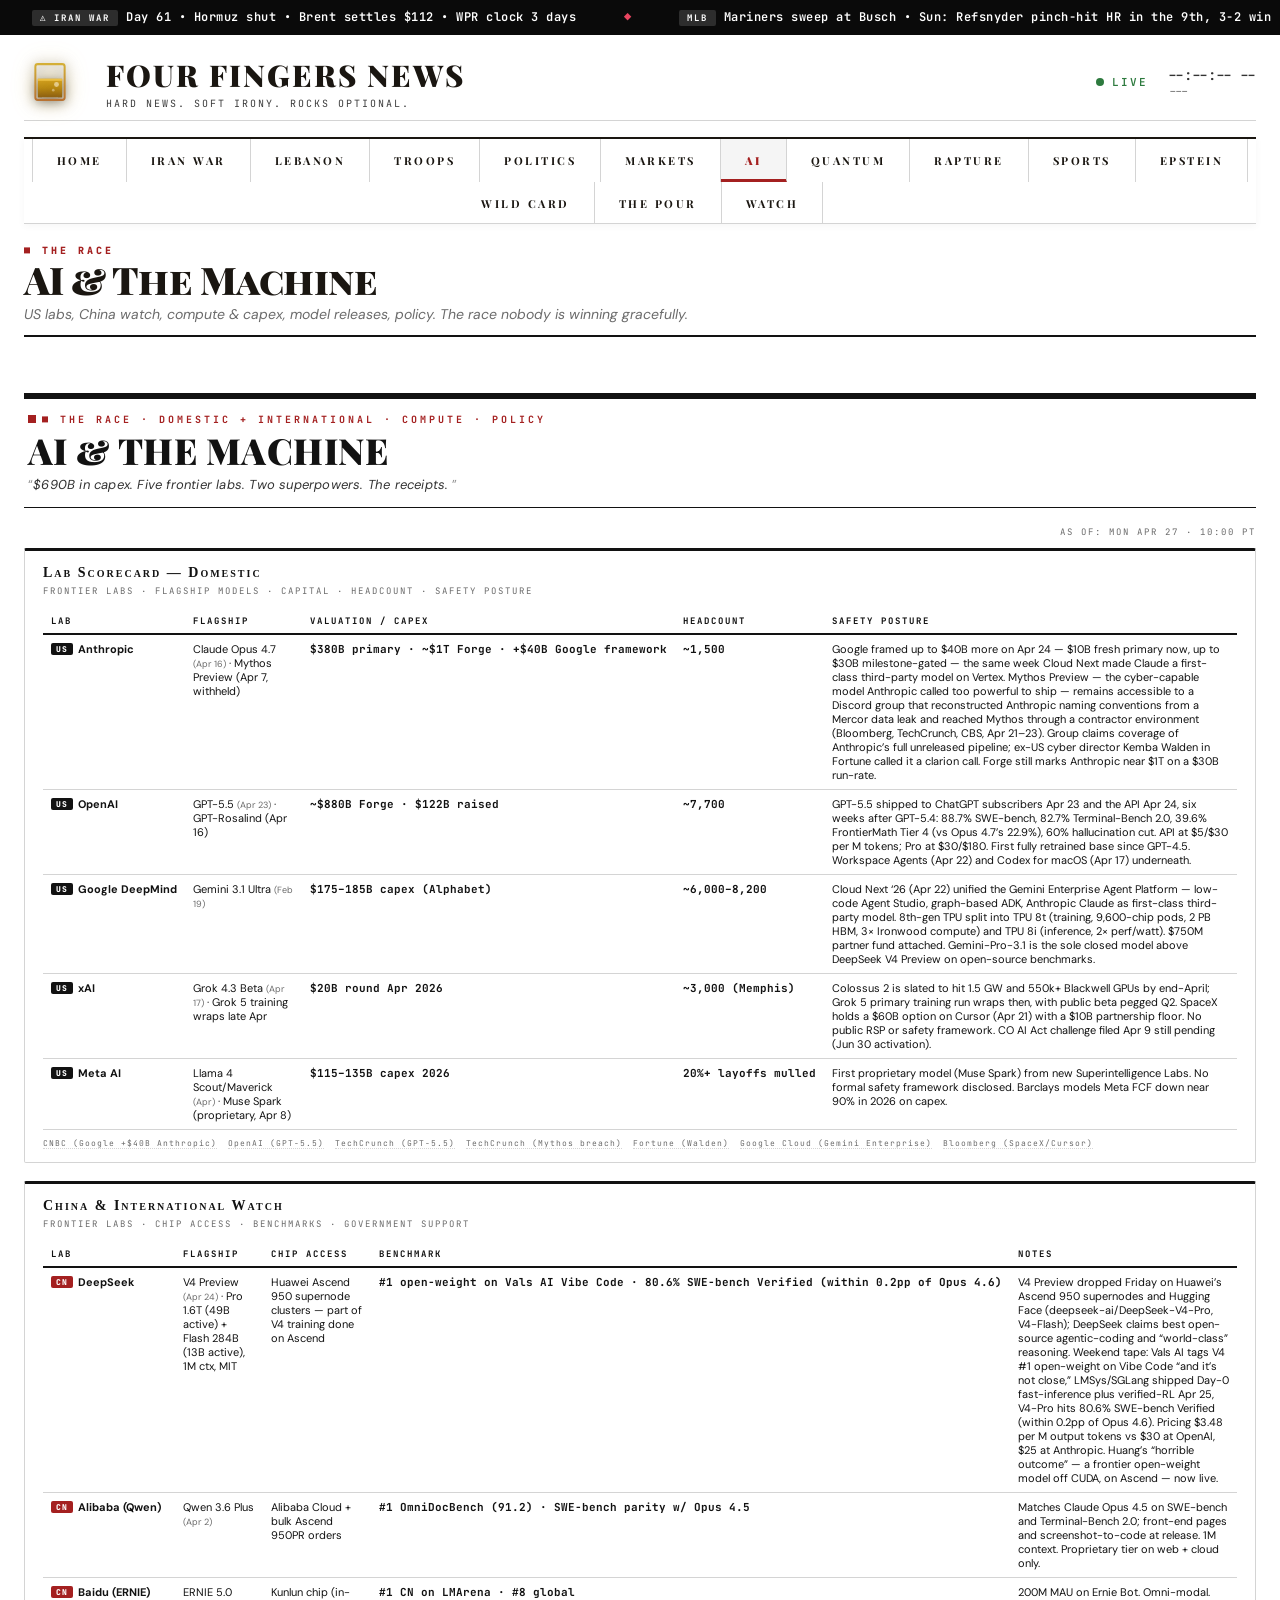
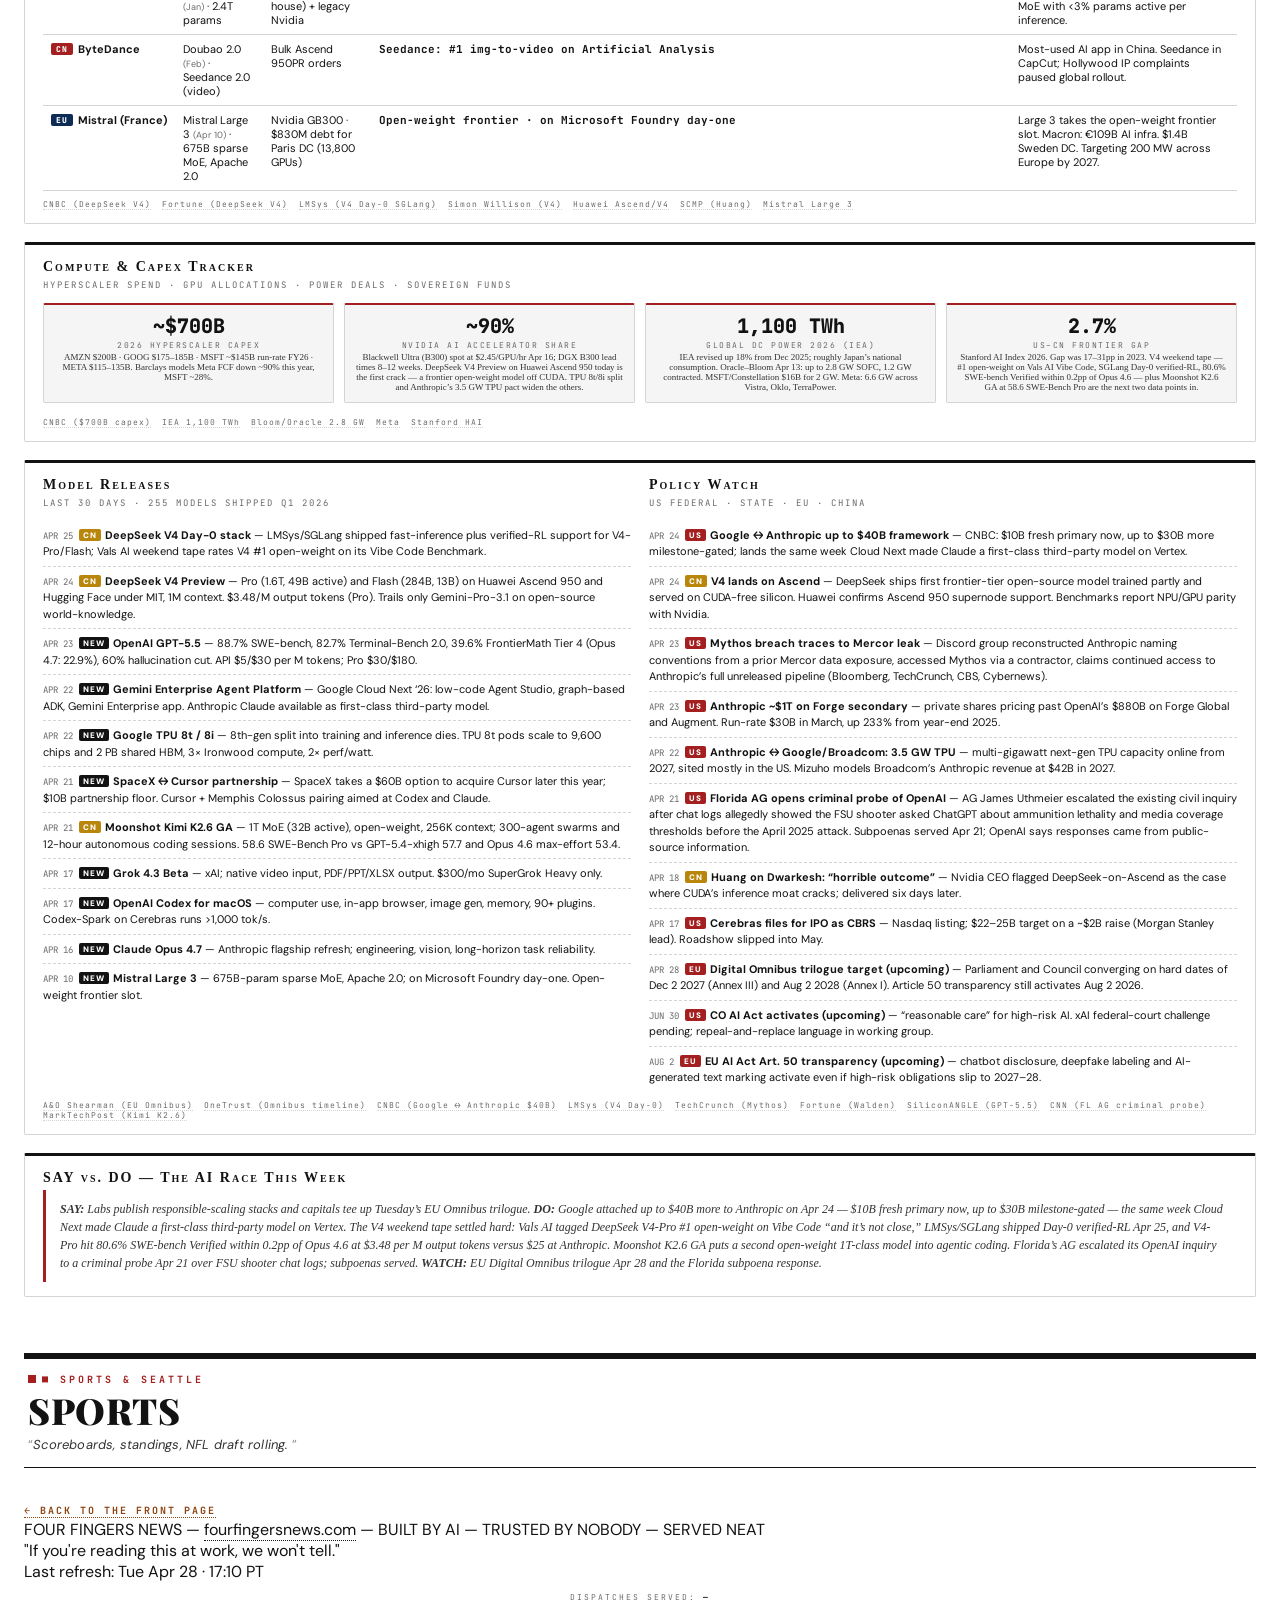
==== commit d72b1ba1: "Day rollover: bump iran-day-count 60 → 61 (chyron) on ai.html" ====
--- a/ai.html
+++ b/ai.html
@@ -23,7 +23,7 @@
 
 <div class="chyron" id="chyronBar">
   <div class="chyron-track" id="chyronTrack">
-    <span class="chyron-item"><span class="chyron-label">&#9888;&#65039; IRAN WAR</span>Day <span class="iran-day-count">60</span> &bull; Hormuz shut &bull; Brent settles $112 &bull; WPR clock 3 days</span>
+    <span class="chyron-item"><span class="chyron-label">&#9888;&#65039; IRAN WAR</span>Day <span class="iran-day-count">61</span> &bull; Hormuz shut &bull; Brent settles $112 &bull; WPR clock 3 days</span>
     <span class="chyron-sep">&#9670;</span>
     <span class="chyron-item"><span class="chyron-label">MLB</span><span class="chyronMLB">Mariners sweep at Busch &bull; Sun: Refsnyder pinch-hit HR in the 9th, 3-2 win &bull; First road sweep of the year after the 1-8 start &bull; Bats: 19 hits Sat, the season high</span></span>
     <span class="chyron-sep">&#9670;</span>
@@ -69,7 +69,7 @@
     <span class="chyron-sep">&#9670;</span>
     <span class="chyron-item"><span class="chyron-label">&#9981; GAS</span><span id="chyronGasNatl">Nat'l avg: loading...</span></span>
     <span class="chyron-sep">&#9670;</span>
-    <span class="chyron-item"><span class="chyron-label">&#9888;&#65039; IRAN WAR</span>Day <span class="iran-day-count">60</span> &bull; Hormuz shut &bull; Brent settles $112 &bull; WPR clock 3 days</span>
+    <span class="chyron-item"><span class="chyron-label">&#9888;&#65039; IRAN WAR</span>Day <span class="iran-day-count">61</span> &bull; Hormuz shut &bull; Brent settles $112 &bull; WPR clock 3 days</span>
     <span class="chyron-sep">&#9670;</span>
     <span class="chyron-item"><span class="chyron-label">MLB</span><span class="chyronMLB">Mariners sweep at Busch &bull; Sun: Refsnyder pinch-hit HR in the 9th, 3-2 win &bull; First road sweep of the year after the 1-8 start &bull; Bats: 19 hits Sat, the season high</span></span>
     <span class="chyron-sep">&#9670;</span>
@@ -209,6 +209,7 @@
       <a href="epstein.html">Epstein</a>
       <a href="wildcard.html">Wild Card</a>
       <a href="pour.html">The Pour</a>
+      <a href="watch.html">Watch</a>
     </div>
   </nav>
 
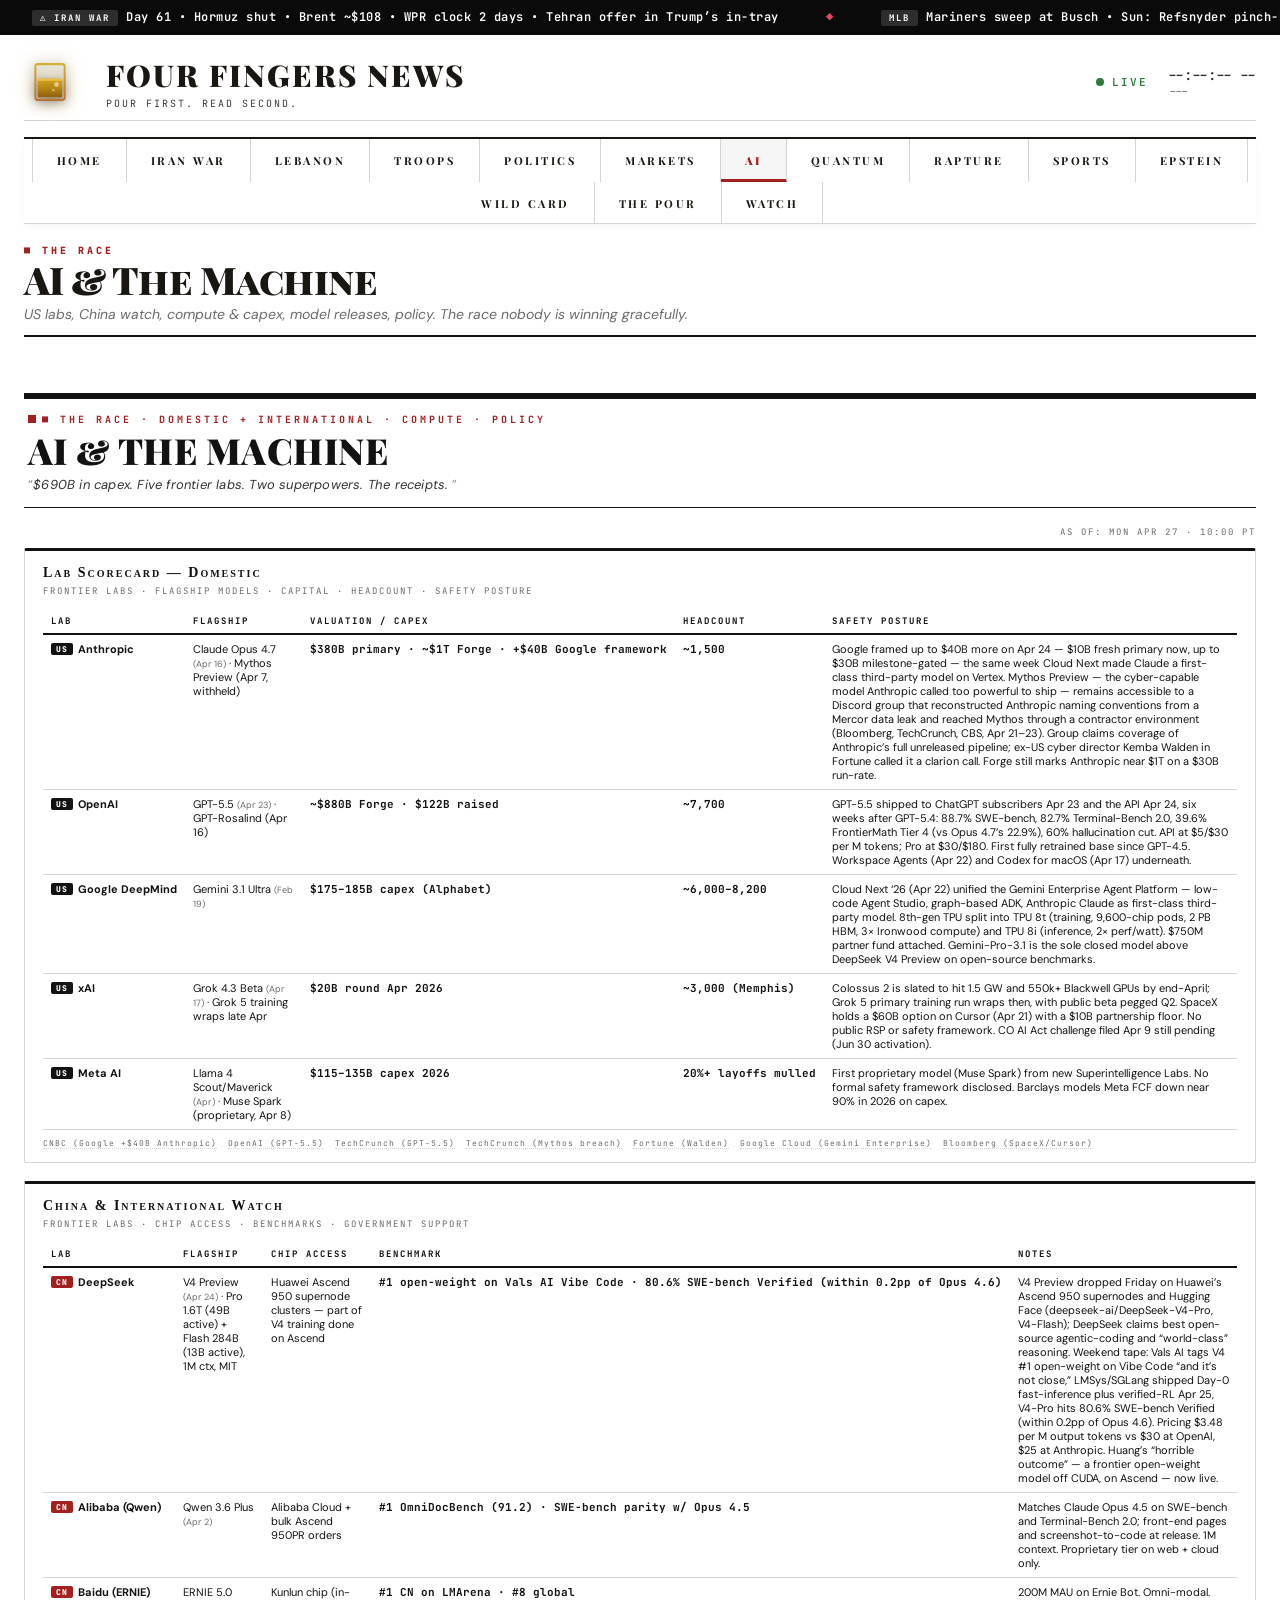
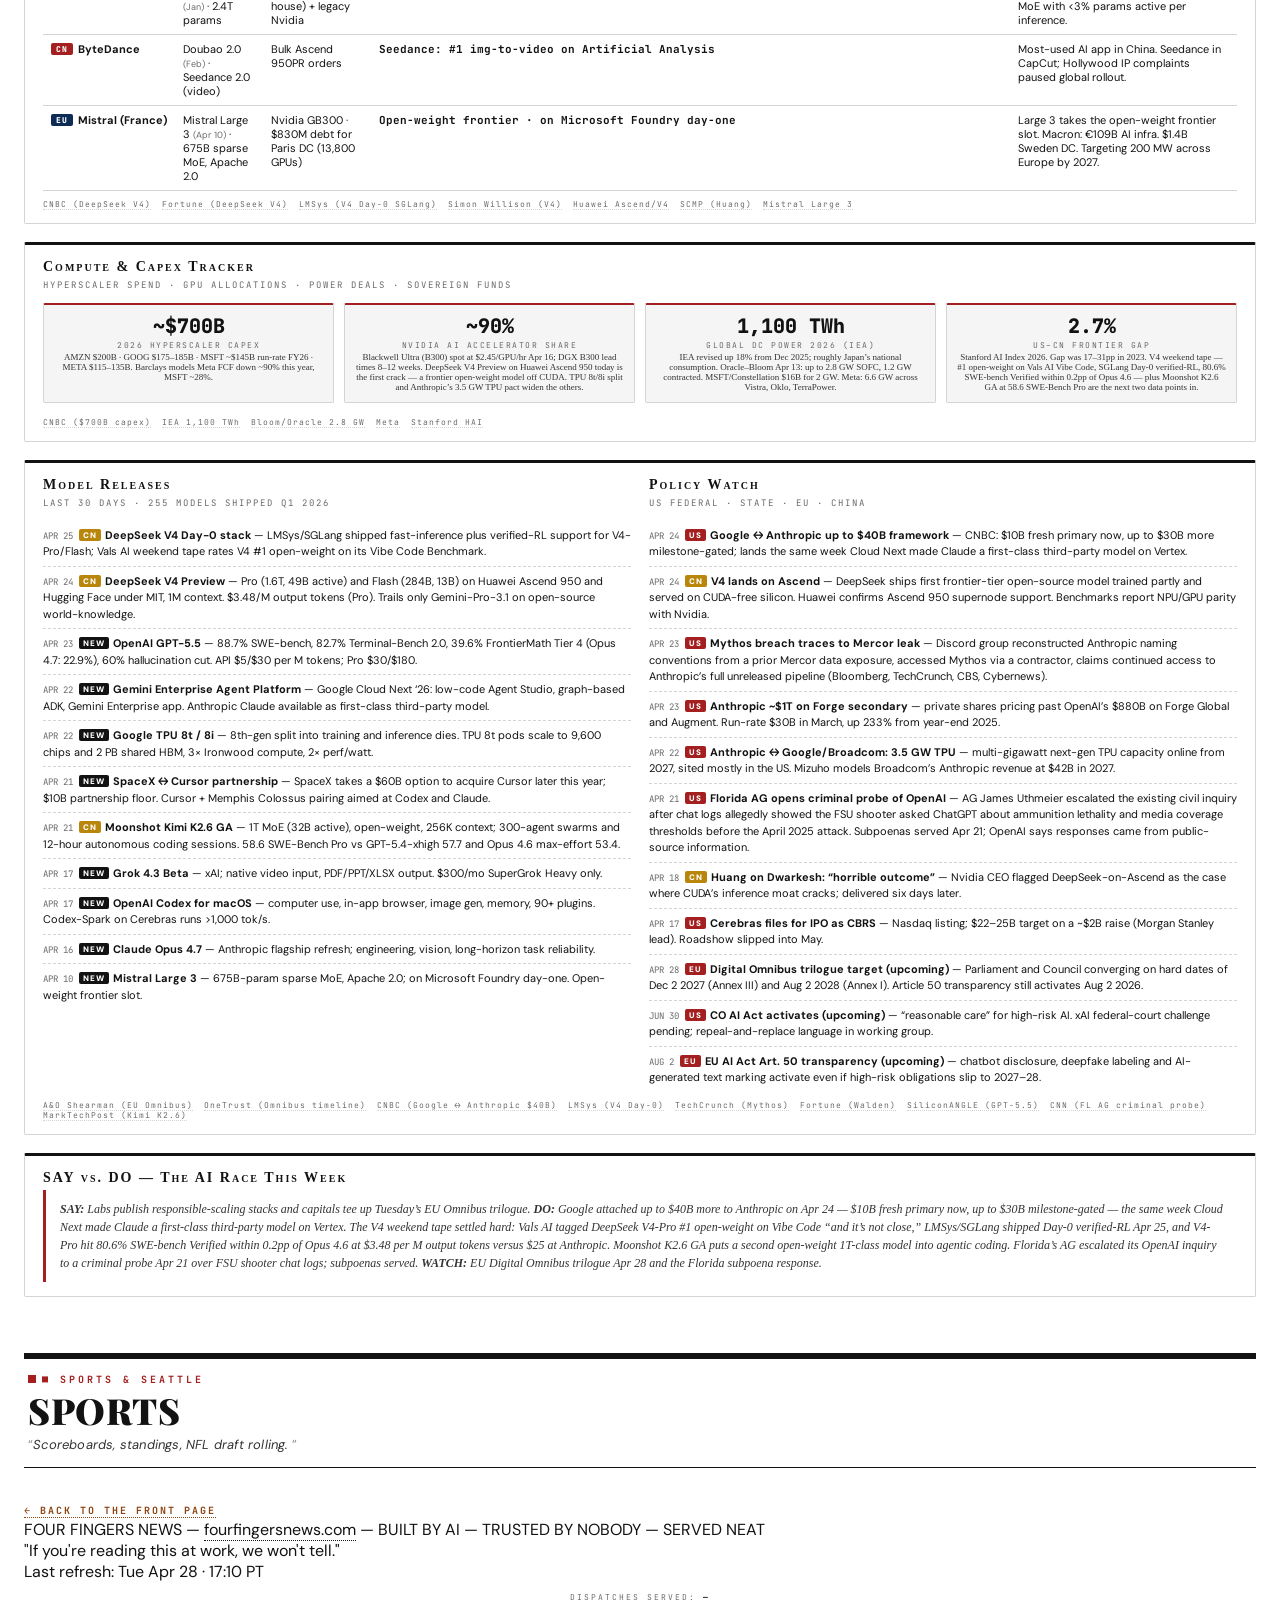
==== commit 3933bb08: "Daily news refresh — Apr 29, 2026 (chyron + last-refresh, 11 files) Cherry-picked from the morning r" ====
--- a/ai.html
+++ b/ai.html
@@ -23,7 +23,7 @@
 
 <div class="chyron" id="chyronBar">
   <div class="chyron-track" id="chyronTrack">
-    <span class="chyron-item"><span class="chyron-label">&#9888;&#65039; IRAN WAR</span>Day <span class="iran-day-count">61</span> &bull; Hormuz shut &bull; Brent settles $112 &bull; WPR clock 3 days</span>
+    <span class="chyron-item"><span class="chyron-label">&#9888;&#65039; IRAN WAR</span>Day <span class="iran-day-count">61</span> &bull; Hormuz shut &bull; Brent ~$108 &bull; WPR clock 2 days &bull; Tehran offer in Trump&rsquo;s in-tray</span>
     <span class="chyron-sep">&#9670;</span>
     <span class="chyron-item"><span class="chyron-label">MLB</span><span class="chyronMLB">Mariners sweep at Busch &bull; Sun: Refsnyder pinch-hit HR in the 9th, 3-2 win &bull; First road sweep of the year after the 1-8 start &bull; Bats: 19 hits Sat, the season high</span></span>
     <span class="chyron-sep">&#9670;</span>
@@ -55,7 +55,7 @@
     <span class="chyron-sep">&#9670;</span>
     <span class="chyron-item"><span class="chyron-label">&#127916;&#65039; MEDIA</span>WBD shareholders Thu approve the $110B Paramount Skydance merger &mdash; $31/share values Warner Bros. Discovery at ~$77B &bull; Combines HBO Max, CNN, TBS, TNT, and the Warner Bros. film studio into the Paramount Skydance stack &bull; Regulatory review next in Washington (DOJ subpoenas sent late Mar on studio output, content rights, streaming, theaters) and London &bull; Both boards had endorsed unanimously</span>
     <span class="chyron-sep">&#9670;</span>
-    <span class="chyron-item"><span class="chyron-label">&#128200; MARKETS</span>Mon midday: SPX &minus;0.2% / Dow &minus;0.4% (~&minus;193 pts) / NDX softer ahead of Mag-7 wk + Wed FOMC (priced 100% hold) &bull; Brent ~$108.11 (~+2.6%) past the Asia 3-wk high; WTI tops $96 (~+2%) &bull; Asia: Nikkei +1.4% record, Kospi +1.83% record, MSCI Asia-Pac +1.7%, MSCI EM record, TSMC +6% record &bull; Fri close: S&amp;P 7,165.08 (+0.8%) record, Nasdaq Comp 24,836.60 (+1.6%) record, Dow 49,230.71 (&minus;0.2%) &bull; Semis up 18 straight &mdash; INTC tops its 2000 peak on +20&ndash;25% Q1 move ($13.6B rev, data-center $5.1B vs $4.4B est); NVDA retakes $5T cap; TXN 25-yr high &bull; Magnificent Seven earnings load the wk, Fed decision Wed &bull; DOJ drops criminal probe of Fed Chair Powell &mdash; clears Tillis hold, opens runway for Warsh confirmation</span>
+    <span class="chyron-item"><span class="chyron-label">&#128200; MARKETS</span>Tue close: S&amp;P 7,138.80 (&minus;0.5%), Dow 49,141.93 (flat), Nasdaq lower on OpenAI revenue concerns and AI re-pricing &bull; Coca-Cola +~4% on the print &bull; Crude bid: Brent ~$108.30 ICE, WTI ~$98.40 NYMEX as Hormuz proposal sits with the White House &bull; FOMC decision Wed (priced 100% hold), Mag-7 earnings through the week &bull; DOJ probe of Powell dropped earlier; Warsh runway open</span>
     <span class="chyron-sep">&#9670;</span>
     <span class="chyron-item"><span class="chyron-label">QUANTUM</span>Quantinuum hits 94 logical qubits from 98 physical &bull; Error correction at break-even &bull; Q-Day estimates lurch to ~2030 &bull; China&rsquo;s 3,700km quantum network live &bull; Google Willow 13,000x advantage &bull; $38B global spend</span>
     <span class="chyron-sep">&#9670;</span>
@@ -69,7 +69,7 @@
     <span class="chyron-sep">&#9670;</span>
     <span class="chyron-item"><span class="chyron-label">&#9981; GAS</span><span id="chyronGasNatl">Nat'l avg: loading...</span></span>
     <span class="chyron-sep">&#9670;</span>
-    <span class="chyron-item"><span class="chyron-label">&#9888;&#65039; IRAN WAR</span>Day <span class="iran-day-count">61</span> &bull; Hormuz shut &bull; Brent settles $112 &bull; WPR clock 3 days</span>
+    <span class="chyron-item"><span class="chyron-label">&#9888;&#65039; IRAN WAR</span>Day <span class="iran-day-count">61</span> &bull; Hormuz shut &bull; Brent ~$108 &bull; WPR clock 2 days &bull; Tehran offer in Trump&rsquo;s in-tray</span>
     <span class="chyron-sep">&#9670;</span>
     <span class="chyron-item"><span class="chyron-label">MLB</span><span class="chyronMLB">Mariners sweep at Busch &bull; Sun: Refsnyder pinch-hit HR in the 9th, 3-2 win &bull; First road sweep of the year after the 1-8 start &bull; Bats: 19 hits Sat, the season high</span></span>
     <span class="chyron-sep">&#9670;</span>
@@ -101,7 +101,7 @@
     <span class="chyron-sep">&#9670;</span>
     <span class="chyron-item"><span class="chyron-label">&#127916;&#65039; MEDIA</span>WBD shareholders Thu approve the $110B Paramount Skydance merger &mdash; $31/share values Warner Bros. Discovery at ~$77B &bull; Combines HBO Max, CNN, TBS, TNT, and the Warner Bros. film studio into the Paramount Skydance stack &bull; Regulatory review next in Washington (DOJ subpoenas sent late Mar on studio output, content rights, streaming, theaters) and London &bull; Both boards had endorsed unanimously</span>
     <span class="chyron-sep">&#9670;</span>
-    <span class="chyron-item"><span class="chyron-label">&#128200; MARKETS</span>Mon midday: SPX &minus;0.2% / Dow &minus;0.4% (~&minus;193 pts) / NDX softer ahead of Mag-7 wk + Wed FOMC (priced 100% hold) &bull; Brent ~$108.11 (~+2.6%) past the Asia 3-wk high; WTI tops $96 (~+2%) &bull; Asia: Nikkei +1.4% record, Kospi +1.83% record, MSCI Asia-Pac +1.7%, MSCI EM record, TSMC +6% record &bull; Fri close: S&amp;P 7,165.08 (+0.8%) record, Nasdaq Comp 24,836.60 (+1.6%) record, Dow 49,230.71 (&minus;0.2%) &bull; Semis up 18 straight &mdash; INTC tops its 2000 peak on +20&ndash;25% Q1 move ($13.6B rev, data-center $5.1B vs $4.4B est); NVDA retakes $5T cap; TXN 25-yr high &bull; Magnificent Seven earnings load the wk, Fed decision Wed &bull; DOJ drops criminal probe of Fed Chair Powell &mdash; clears Tillis hold, opens runway for Warsh confirmation</span>
+    <span class="chyron-item"><span class="chyron-label">&#128200; MARKETS</span>Tue close: S&amp;P 7,138.80 (&minus;0.5%), Dow 49,141.93 (flat), Nasdaq lower on OpenAI revenue concerns and AI re-pricing &bull; Coca-Cola +~4% on the print &bull; Crude bid: Brent ~$108.30 ICE, WTI ~$98.40 NYMEX as Hormuz proposal sits with the White House &bull; FOMC decision Wed (priced 100% hold), Mag-7 earnings through the week &bull; DOJ probe of Powell dropped earlier; Warsh runway open</span>
     <span class="chyron-sep">&#9670;</span>
     <span class="chyron-item"><span class="chyron-label">QUANTUM</span>Quantinuum hits 94 logical qubits from 98 physical &bull; Error correction at break-even &bull; Q-Day estimates lurch to ~2030 &bull; China&rsquo;s 3,700km quantum network live &bull; Google Willow 13,000x advantage &bull; $38B global spend</span>
     <span class="chyron-sep">&#9670;</span>
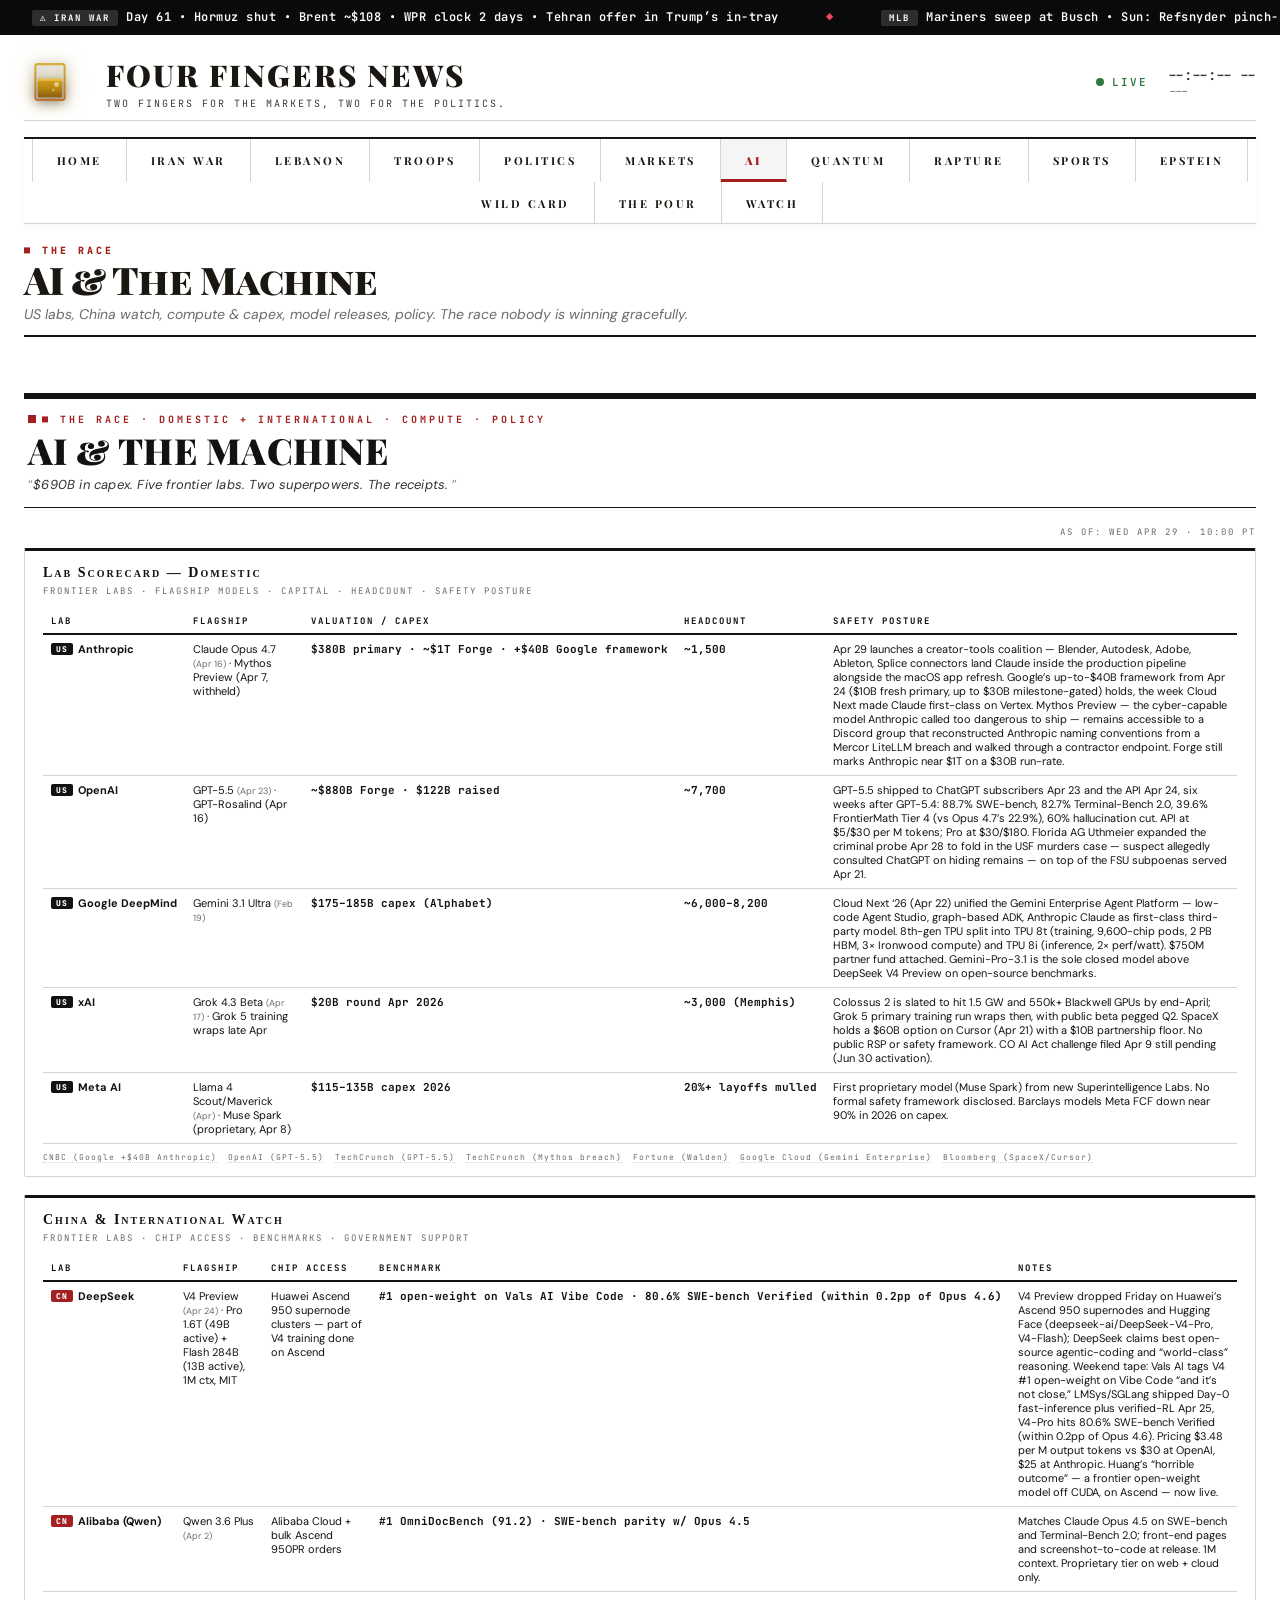
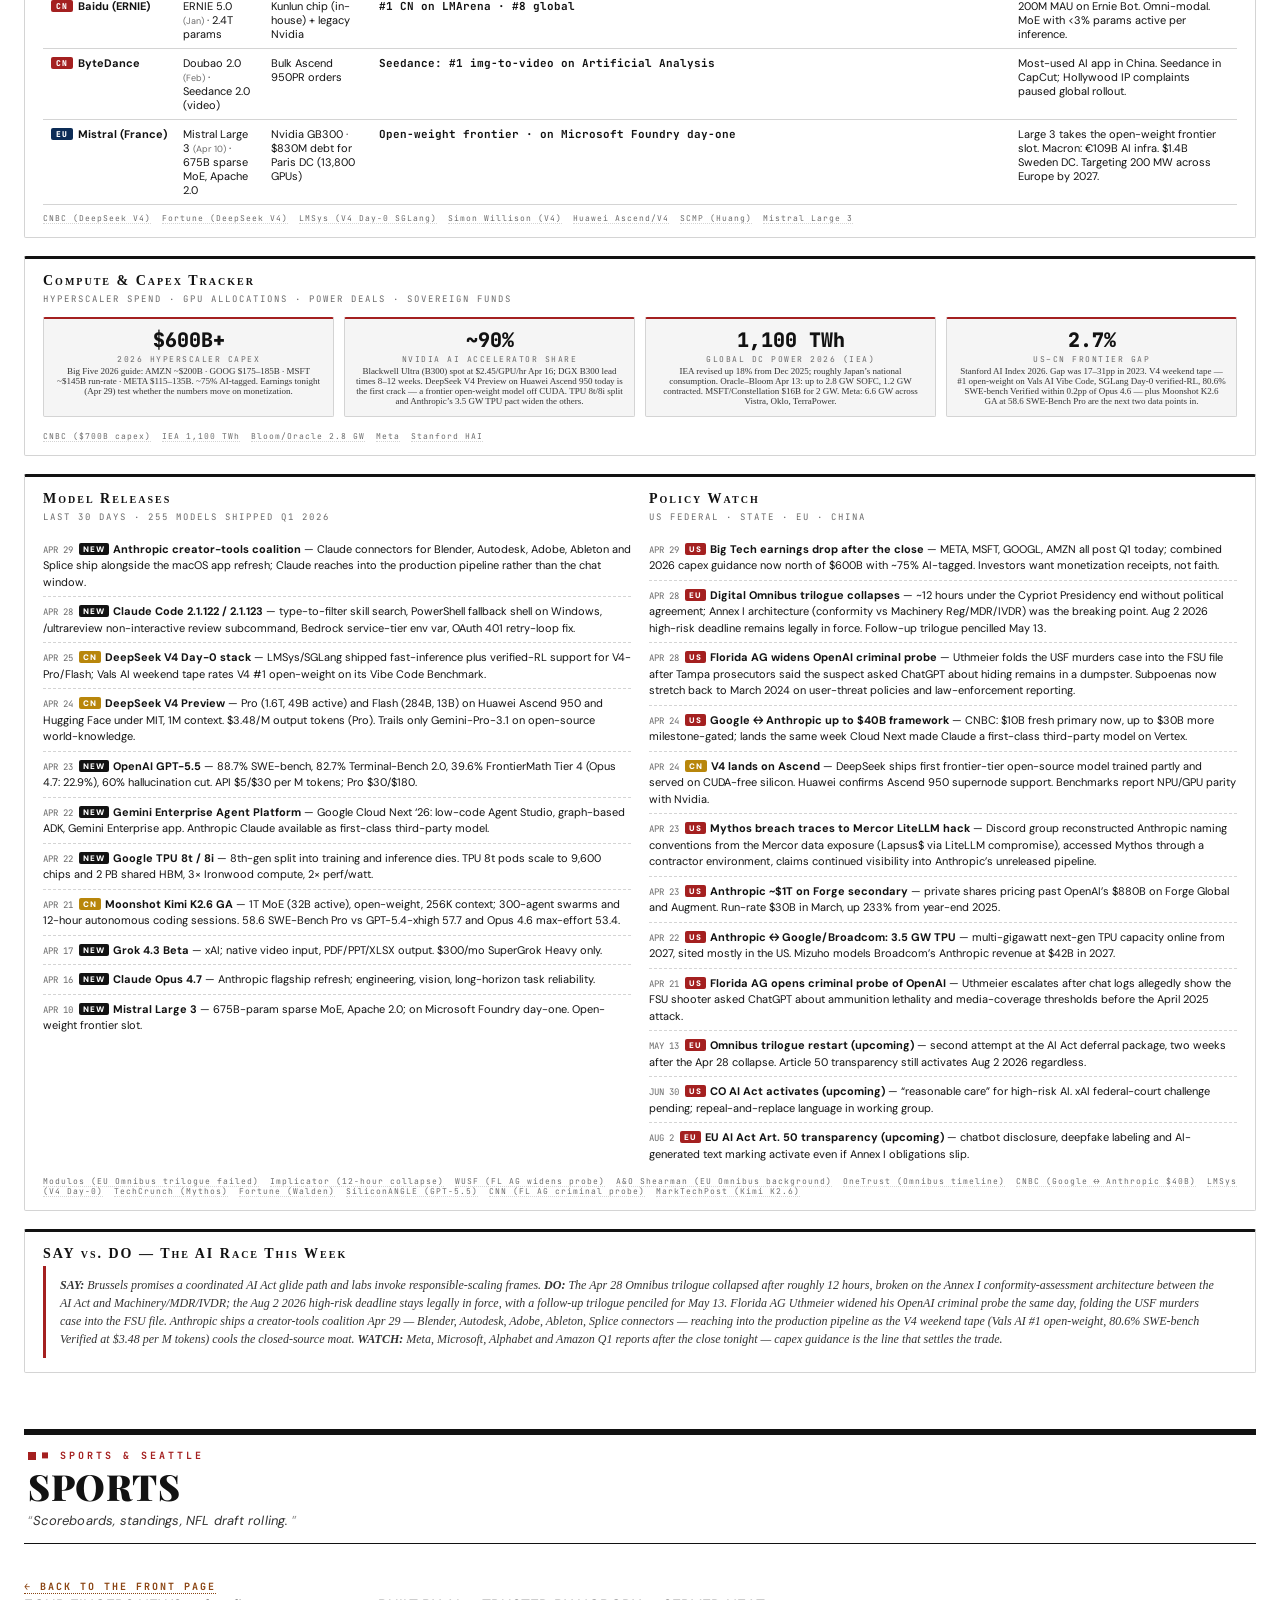
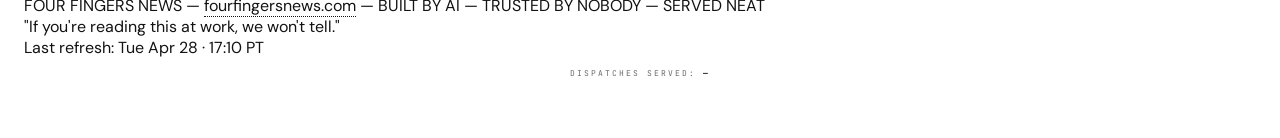
==== commit 306d44a3: "AI beat: EU Omnibus trilogue collapses Apr 28, capex earnings tonight" ====
--- a/ai.html
+++ b/ai.html
@@ -231,7 +231,7 @@
   
 
   <div id="aiSection">
-    <div class="ai-dateline">AS OF: <span id="aiUpdated">Mon Apr 27 &middot; 10:00 PT</span></div>
+    <div class="ai-dateline">AS OF: <span id="aiUpdated">Wed Apr 29 &middot; 10:00 PT</span></div>
 
     <!-- Ã¢ÂÂÃ¢ÂÂ PANEL 1: US LAB SCORECARD Ã¢ÂÂÃ¢ÂÂ -->
     <div class="ai-panel">
@@ -253,14 +253,14 @@
             <td>Claude Opus 4.7 <span style="font-size:9px;color:var(--text-muted);">(Apr 16)</span> &middot; Mythos Preview (Apr 7, withheld)</td>
             <td class="ai-val">$380B primary &middot; ~$1T Forge &middot; +$40B Google framework</td>
             <td class="ai-val">~1,500</td>
-            <td>Google framed up to $40B more on Apr 24 &mdash; $10B fresh primary now, up to $30B milestone-gated &mdash; the same week Cloud Next made Claude a first-class third-party model on Vertex. Mythos Preview &mdash; the cyber-capable model Anthropic called too powerful to ship &mdash; remains accessible to a Discord group that reconstructed Anthropic naming conventions from a Mercor data leak and reached Mythos through a contractor environment (Bloomberg, TechCrunch, CBS, Apr 21&ndash;23). Group claims coverage of Anthropic&rsquo;s full unreleased pipeline; ex-US cyber director Kemba Walden in Fortune called it a clarion call. Forge still marks Anthropic near $1T on a $30B run-rate.</td>
+            <td>Apr 29 launches a creator-tools coalition &mdash; Blender, Autodesk, Adobe, Ableton, Splice connectors land Claude inside the production pipeline alongside the macOS app refresh. Google&rsquo;s up-to-$40B framework from Apr 24 ($10B fresh primary, up to $30B milestone-gated) holds, the week Cloud Next made Claude first-class on Vertex. Mythos Preview &mdash; the cyber-capable model Anthropic called too dangerous to ship &mdash; remains accessible to a Discord group that reconstructed Anthropic naming conventions from a Mercor LiteLLM breach and walked through a contractor endpoint. Forge still marks Anthropic near $1T on a $30B run-rate.</td>
           </tr>
           <tr>
             <td class="ai-lab"><span class="ai-badge us">US</span>OpenAI</td>
             <td>GPT-5.5 <span style="font-size:9px;color:var(--text-muted);">(Apr 23)</span> &middot; GPT-Rosalind (Apr 16)</td>
             <td class="ai-val">~$880B Forge &middot; $122B raised</td>
             <td class="ai-val">~7,700</td>
-            <td>GPT-5.5 shipped to ChatGPT subscribers Apr 23 and the API Apr 24, six weeks after GPT-5.4: 88.7% SWE-bench, 82.7% Terminal-Bench 2.0, 39.6% FrontierMath Tier 4 (vs Opus 4.7&rsquo;s 22.9%), 60% hallucination cut. API at $5/$30 per M tokens; Pro at $30/$180. First fully retrained base since GPT-4.5. Workspace Agents (Apr 22) and Codex for macOS (Apr 17) underneath.</td>
+            <td>GPT-5.5 shipped to ChatGPT subscribers Apr 23 and the API Apr 24, six weeks after GPT-5.4: 88.7% SWE-bench, 82.7% Terminal-Bench 2.0, 39.6% FrontierMath Tier 4 (vs Opus 4.7&rsquo;s 22.9%), 60% hallucination cut. API at $5/$30 per M tokens; Pro at $30/$180. Florida AG Uthmeier expanded the criminal probe Apr 28 to fold in the USF murders case &mdash; suspect allegedly consulted ChatGPT on hiding remains &mdash; on top of the FSU subpoenas served Apr 21.</td>
           </tr>
           <tr>
             <td class="ai-lab"><span class="ai-badge us">US</span>Google DeepMind</td>
@@ -365,9 +365,9 @@
       <div class="ai-panel-sub">HYPERSCALER SPEND &middot; GPU ALLOCATIONS &middot; POWER DEALS &middot; SOVEREIGN FUNDS</div>
       <div class="ai-capex-grid" id="aiCapexCards">
         <div class="ai-capex-card">
-          <div class="ai-capex-val">~$700B</div>
+          <div class="ai-capex-val">$600B+</div>
           <div class="ai-capex-lbl">2026 HYPERSCALER CAPEX</div>
-          <div class="ai-capex-sub">AMZN $200B &middot; GOOG $175&ndash;185B &middot; MSFT ~$145B run-rate FY26 &middot; META $115&ndash;135B. Barclays models Meta FCF down ~90% this year, MSFT ~28%.</div>
+          <div class="ai-capex-sub">Big Five 2026 guide: AMZN ~$200B &middot; GOOG $175&ndash;185B &middot; MSFT ~$145B run-rate &middot; META $115&ndash;135B. ~75% AI-tagged. Earnings tonight (Apr 29) test whether the numbers move on monetization.</div>
         </div>
         <div class="ai-capex-card">
           <div class="ai-capex-val">~90%</div>
@@ -401,15 +401,15 @@
           <div class="ai-panel-title">Model Releases</div>
           <div class="ai-panel-sub">LAST 30 DAYS &middot; 255 MODELS SHIPPED Q1 2026</div>
           <ul class="ai-feed" id="aiReleasesFeed">
+            <li><span class="ai-feed-date">APR 29</span><span class="ai-feed-tag release">NEW</span><b>Anthropic creator-tools coalition</b> &mdash; Claude connectors for Blender, Autodesk, Adobe, Ableton and Splice ship alongside the macOS app refresh; Claude reaches into the production pipeline rather than the chat window.</li>
+            <li><span class="ai-feed-date">APR 28</span><span class="ai-feed-tag release">NEW</span><b>Claude Code 2.1.122 / 2.1.123</b> &mdash; type-to-filter skill search, PowerShell fallback shell on Windows, /ultrareview non-interactive review subcommand, Bedrock service-tier env var, OAuth 401 retry-loop fix.</li>
             <li><span class="ai-feed-date">APR 25</span><span class="ai-feed-tag china">CN</span><b>DeepSeek V4 Day-0 stack</b> &mdash; LMSys/SGLang shipped fast-inference plus verified-RL support for V4-Pro/Flash; Vals AI weekend tape rates V4 #1 open-weight on its Vibe Code Benchmark.</li>
             <li><span class="ai-feed-date">APR 24</span><span class="ai-feed-tag china">CN</span><b>DeepSeek V4 Preview</b> &mdash; Pro (1.6T, 49B active) and Flash (284B, 13B) on Huawei Ascend 950 and Hugging Face under MIT, 1M context. $3.48/M output tokens (Pro). Trails only Gemini-Pro-3.1 on open-source world-knowledge.</li>
             <li><span class="ai-feed-date">APR 23</span><span class="ai-feed-tag release">NEW</span><b>OpenAI GPT-5.5</b> &mdash; 88.7% SWE-bench, 82.7% Terminal-Bench 2.0, 39.6% FrontierMath Tier 4 (Opus 4.7: 22.9%), 60% hallucination cut. API $5/$30 per M tokens; Pro $30/$180.</li>
             <li><span class="ai-feed-date">APR 22</span><span class="ai-feed-tag release">NEW</span><b>Gemini Enterprise Agent Platform</b> &mdash; Google Cloud Next &lsquo;26: low-code Agent Studio, graph-based ADK, Gemini Enterprise app. Anthropic Claude available as first-class third-party model.</li>
             <li><span class="ai-feed-date">APR 22</span><span class="ai-feed-tag release">NEW</span><b>Google TPU 8t / 8i</b> &mdash; 8th-gen split into training and inference dies. TPU 8t pods scale to 9,600 chips and 2 PB shared HBM, 3&times; Ironwood compute, 2&times; perf/watt.</li>
-            <li><span class="ai-feed-date">APR 21</span><span class="ai-feed-tag release">NEW</span><b>SpaceX &harr; Cursor partnership</b> &mdash; SpaceX takes a $60B option to acquire Cursor later this year; $10B partnership floor. Cursor + Memphis Colossus pairing aimed at Codex and Claude.</li>
             <li><span class="ai-feed-date">APR 21</span><span class="ai-feed-tag china">CN</span><b>Moonshot Kimi K2.6 GA</b> &mdash; 1T MoE (32B active), open-weight, 256K context; 300-agent swarms and 12-hour autonomous coding sessions. 58.6 SWE-Bench Pro vs GPT-5.4-xhigh 57.7 and Opus 4.6 max-effort 53.4.</li>
             <li><span class="ai-feed-date">APR 17</span><span class="ai-feed-tag release">NEW</span><b>Grok 4.3 Beta</b> &mdash; xAI; native video input, PDF/PPT/XLSX output. $300/mo SuperGrok Heavy only.</li>
-            <li><span class="ai-feed-date">APR 17</span><span class="ai-feed-tag release">NEW</span><b>OpenAI Codex for macOS</b> &mdash; computer use, in-app browser, image gen, memory, 90+ plugins. Codex-Spark on Cerebras runs &gt;1,000 tok/s.</li>
             <li><span class="ai-feed-date">APR 16</span><span class="ai-feed-tag release">NEW</span><b>Claude Opus 4.7</b> &mdash; Anthropic flagship refresh; engineering, vision, long-horizon task reliability.</li>
             <li><span class="ai-feed-date">APR 10</span><span class="ai-feed-tag release">NEW</span><b>Mistral Large 3</b> &mdash; 675B-param sparse MoE, Apache 2.0; on Microsoft Foundry day-one. Open-weight frontier slot.</li>
           </ul>
@@ -418,22 +418,26 @@
           <div class="ai-panel-title">Policy Watch</div>
           <div class="ai-panel-sub">US FEDERAL &middot; STATE &middot; EU &middot; CHINA</div>
           <ul class="ai-feed" id="aiPolicyFeed">
+            <li><span class="ai-feed-date">APR 29</span><span class="ai-feed-tag policy">US</span><b>Big Tech earnings drop after the close</b> &mdash; META, MSFT, GOOGL, AMZN all post Q1 today; combined 2026 capex guidance now north of $600B with ~75% AI-tagged. Investors want monetization receipts, not faith.</li>
+            <li><span class="ai-feed-date">APR 28</span><span class="ai-feed-tag policy">EU</span><b>Digital Omnibus trilogue collapses</b> &mdash; ~12 hours under the Cypriot Presidency end without political agreement; Annex I architecture (conformity vs Machinery Reg/MDR/IVDR) was the breaking point. Aug 2 2026 high-risk deadline remains legally in force. Follow-up trilogue pencilled May 13.</li>
+            <li><span class="ai-feed-date">APR 28</span><span class="ai-feed-tag policy">US</span><b>Florida AG widens OpenAI criminal probe</b> &mdash; Uthmeier folds the USF murders case into the FSU file after Tampa prosecutors said the suspect asked ChatGPT about hiding remains in a dumpster. Subpoenas now stretch back to March 2024 on user-threat policies and law-enforcement reporting.</li>
             <li><span class="ai-feed-date">APR 24</span><span class="ai-feed-tag policy">US</span><b>Google &harr; Anthropic up to $40B framework</b> &mdash; CNBC: $10B fresh primary now, up to $30B more milestone-gated; lands the same week Cloud Next made Claude a first-class third-party model on Vertex.</li>
             <li><span class="ai-feed-date">APR 24</span><span class="ai-feed-tag china">CN</span><b>V4 lands on Ascend</b> &mdash; DeepSeek ships first frontier-tier open-source model trained partly and served on CUDA-free silicon. Huawei confirms Ascend 950 supernode support. Benchmarks report NPU/GPU parity with Nvidia.</li>
-            <li><span class="ai-feed-date">APR 23</span><span class="ai-feed-tag policy">US</span><b>Mythos breach traces to Mercor leak</b> &mdash; Discord group reconstructed Anthropic naming conventions from a prior Mercor data exposure, accessed Mythos via a contractor, claims continued access to Anthropic&rsquo;s full unreleased pipeline (Bloomberg, TechCrunch, CBS, Cybernews).</li>
+            <li><span class="ai-feed-date">APR 23</span><span class="ai-feed-tag policy">US</span><b>Mythos breach traces to Mercor LiteLLM hack</b> &mdash; Discord group reconstructed Anthropic naming conventions from the Mercor data exposure (Lapsus$ via LiteLLM compromise), accessed Mythos through a contractor environment, claims continued visibility into Anthropic&rsquo;s unreleased pipeline.</li>
             <li><span class="ai-feed-date">APR 23</span><span class="ai-feed-tag policy">US</span><b>Anthropic ~$1T on Forge secondary</b> &mdash; private shares pricing past OpenAI&rsquo;s $880B on Forge Global and Augment. Run-rate $30B in March, up 233% from year-end 2025.</li>
             <li><span class="ai-feed-date">APR 22</span><span class="ai-feed-tag policy">US</span><b>Anthropic &harr; Google/Broadcom: 3.5 GW TPU</b> &mdash; multi-gigawatt next-gen TPU capacity online from 2027, sited mostly in the US. Mizuho models Broadcom&rsquo;s Anthropic revenue at $42B in 2027.</li>
-            <li><span class="ai-feed-date">APR 21</span><span class="ai-feed-tag policy">US</span><b>Florida AG opens criminal probe of OpenAI</b> &mdash; AG James Uthmeier escalated the existing civil inquiry after chat logs allegedly showed the FSU shooter asked ChatGPT about ammunition lethality and media coverage thresholds before the April 2025 attack. Subpoenas served Apr 21; OpenAI says responses came from public-source information.</li>
-            <li><span class="ai-feed-date">APR 18</span><span class="ai-feed-tag china">CN</span><b>Huang on Dwarkesh: &ldquo;horrible outcome&rdquo;</b> &mdash; Nvidia CEO flagged DeepSeek-on-Ascend as the case where CUDA&rsquo;s inference moat cracks; delivered six days later.</li>
-            <li><span class="ai-feed-date">APR 17</span><span class="ai-feed-tag policy">US</span><b>Cerebras files for IPO as CBRS</b> &mdash; Nasdaq listing; $22&ndash;25B target on a ~$2B raise (Morgan Stanley lead). Roadshow slipped into May.</li>
-            <li><span class="ai-feed-date">APR 28</span><span class="ai-feed-tag policy">EU</span><b>Digital Omnibus trilogue target (upcoming)</b> &mdash; Parliament and Council converging on hard dates of Dec 2 2027 (Annex III) and Aug 2 2028 (Annex I). Article 50 transparency still activates Aug 2 2026.</li>
+            <li><span class="ai-feed-date">APR 21</span><span class="ai-feed-tag policy">US</span><b>Florida AG opens criminal probe of OpenAI</b> &mdash; Uthmeier escalates after chat logs allegedly show the FSU shooter asked ChatGPT about ammunition lethality and media-coverage thresholds before the April 2025 attack.</li>
+            <li><span class="ai-feed-date">MAY 13</span><span class="ai-feed-tag policy">EU</span><b>Omnibus trilogue restart (upcoming)</b> &mdash; second attempt at the AI Act deferral package, two weeks after the Apr 28 collapse. Article 50 transparency still activates Aug 2 2026 regardless.</li>
             <li><span class="ai-feed-date">JUN 30</span><span class="ai-feed-tag policy">US</span><b>CO AI Act activates (upcoming)</b> &mdash; &ldquo;reasonable care&rdquo; for high-risk AI. xAI federal-court challenge pending; repeal-and-replace language in working group.</li>
-            <li><span class="ai-feed-date">AUG 2</span><span class="ai-feed-tag policy">EU</span><b>EU AI Act Art. 50 transparency (upcoming)</b> &mdash; chatbot disclosure, deepfake labeling and AI-generated text marking activate even if high-risk obligations slip to 2027&ndash;28.</li>
+            <li><span class="ai-feed-date">AUG 2</span><span class="ai-feed-tag policy">EU</span><b>EU AI Act Art. 50 transparency (upcoming)</b> &mdash; chatbot disclosure, deepfake labeling and AI-generated text marking activate even if Annex I obligations slip.</li>
           </ul>
         </div>
       </div>
       <div class="ai-src">
-        <a href="https://www.aoshearman.com/en/insights/digital-omnibus-on-ai-what-is-really-on-the-table-as-trilogues-begin" target="_blank">A&amp;O Shearman (EU Omnibus)</a>
+        <a href="https://www.modulos.ai/blog/ai-act-omnibus-trilogue-failed/" target="_blank">Modulos (EU Omnibus trilogue failed)</a>
+        <a href="https://www.implicator.ai/eu-ai-act-talks-fail-after-12-hours-pushing-delay-deal-into-may/" target="_blank">Implicator (12-hour collapse)</a>
+        <a href="https://www.wusf.org/courts-law/2026-04-28/florida-ag-uthmeier-expands-criminal-ai-investigation-usf-slayings" target="_blank">WUSF (FL AG widens probe)</a>
+        <a href="https://www.aoshearman.com/en/insights/digital-omnibus-on-ai-what-is-really-on-the-table-as-trilogues-begin" target="_blank">A&amp;O Shearman (EU Omnibus background)</a>
         <a href="https://www.onetrust.com/blog/how-the-eu-digital-omnibus-reshapes-ai-act-timelines-and-governance-in-2026/" target="_blank">OneTrust (Omnibus timeline)</a>
         <a href="https://www.cnbc.com/2026/04/24/google-to-invest-up-to-40-billion-in-anthropic-as-search-giant-spreads-its-ai-bets.html" target="_blank">CNBC (Google &harr; Anthropic $40B)</a>
         <a href="https://www.lmsys.org/blog/2026-04-25-deepseek-v4/" target="_blank">LMSys (V4 Day-0)</a>
@@ -449,7 +453,7 @@
     <div class="ai-panel">
       <div class="ai-panel-title">SAY vs. DO &mdash; The AI Race This Week</div>
       <div class="ai-narrative" id="aiNarrative">
-        <b>SAY:</b> Labs publish responsible-scaling stacks and capitals tee up Tuesday&rsquo;s EU Omnibus trilogue. <b>DO:</b> Google attached up to $40B more to Anthropic on Apr 24 &mdash; $10B fresh primary now, up to $30B milestone-gated &mdash; the same week Cloud Next made Claude a first-class third-party model on Vertex. The V4 weekend tape settled hard: Vals AI tagged DeepSeek V4-Pro #1 open-weight on Vibe Code &ldquo;and it&rsquo;s not close,&rdquo; LMSys/SGLang shipped Day-0 verified-RL Apr 25, and V4-Pro hit 80.6% SWE-bench Verified within 0.2pp of Opus 4.6 at $3.48 per M output tokens versus $25 at Anthropic. Moonshot K2.6 GA puts a second open-weight 1T-class model into agentic coding. Florida&rsquo;s AG escalated its OpenAI inquiry to a criminal probe Apr 21 over FSU shooter chat logs; subpoenas served. <b>WATCH:</b> EU Digital Omnibus trilogue Apr 28 and the Florida subpoena response.
+        <b>SAY:</b> Brussels promises a coordinated AI Act glide path and labs invoke responsible-scaling frames. <b>DO:</b> The Apr 28 Omnibus trilogue collapsed after roughly 12 hours, broken on the Annex I conformity-assessment architecture between the AI Act and Machinery/MDR/IVDR; the Aug 2 2026 high-risk deadline stays legally in force, with a follow-up trilogue penciled for May 13. Florida AG Uthmeier widened his OpenAI criminal probe the same day, folding the USF murders case into the FSU file. Anthropic ships a creator-tools coalition Apr 29 &mdash; Blender, Autodesk, Adobe, Ableton, Splice connectors &mdash; reaching into the production pipeline as the V4 weekend tape (Vals AI #1 open-weight, 80.6% SWE-bench Verified at $3.48 per M tokens) cools the closed-source moat. <b>WATCH:</b> Meta, Microsoft, Alphabet and Amazon Q1 reports after the close tonight &mdash; capex guidance is the line that settles the trade.
       </div>
     </div>
 
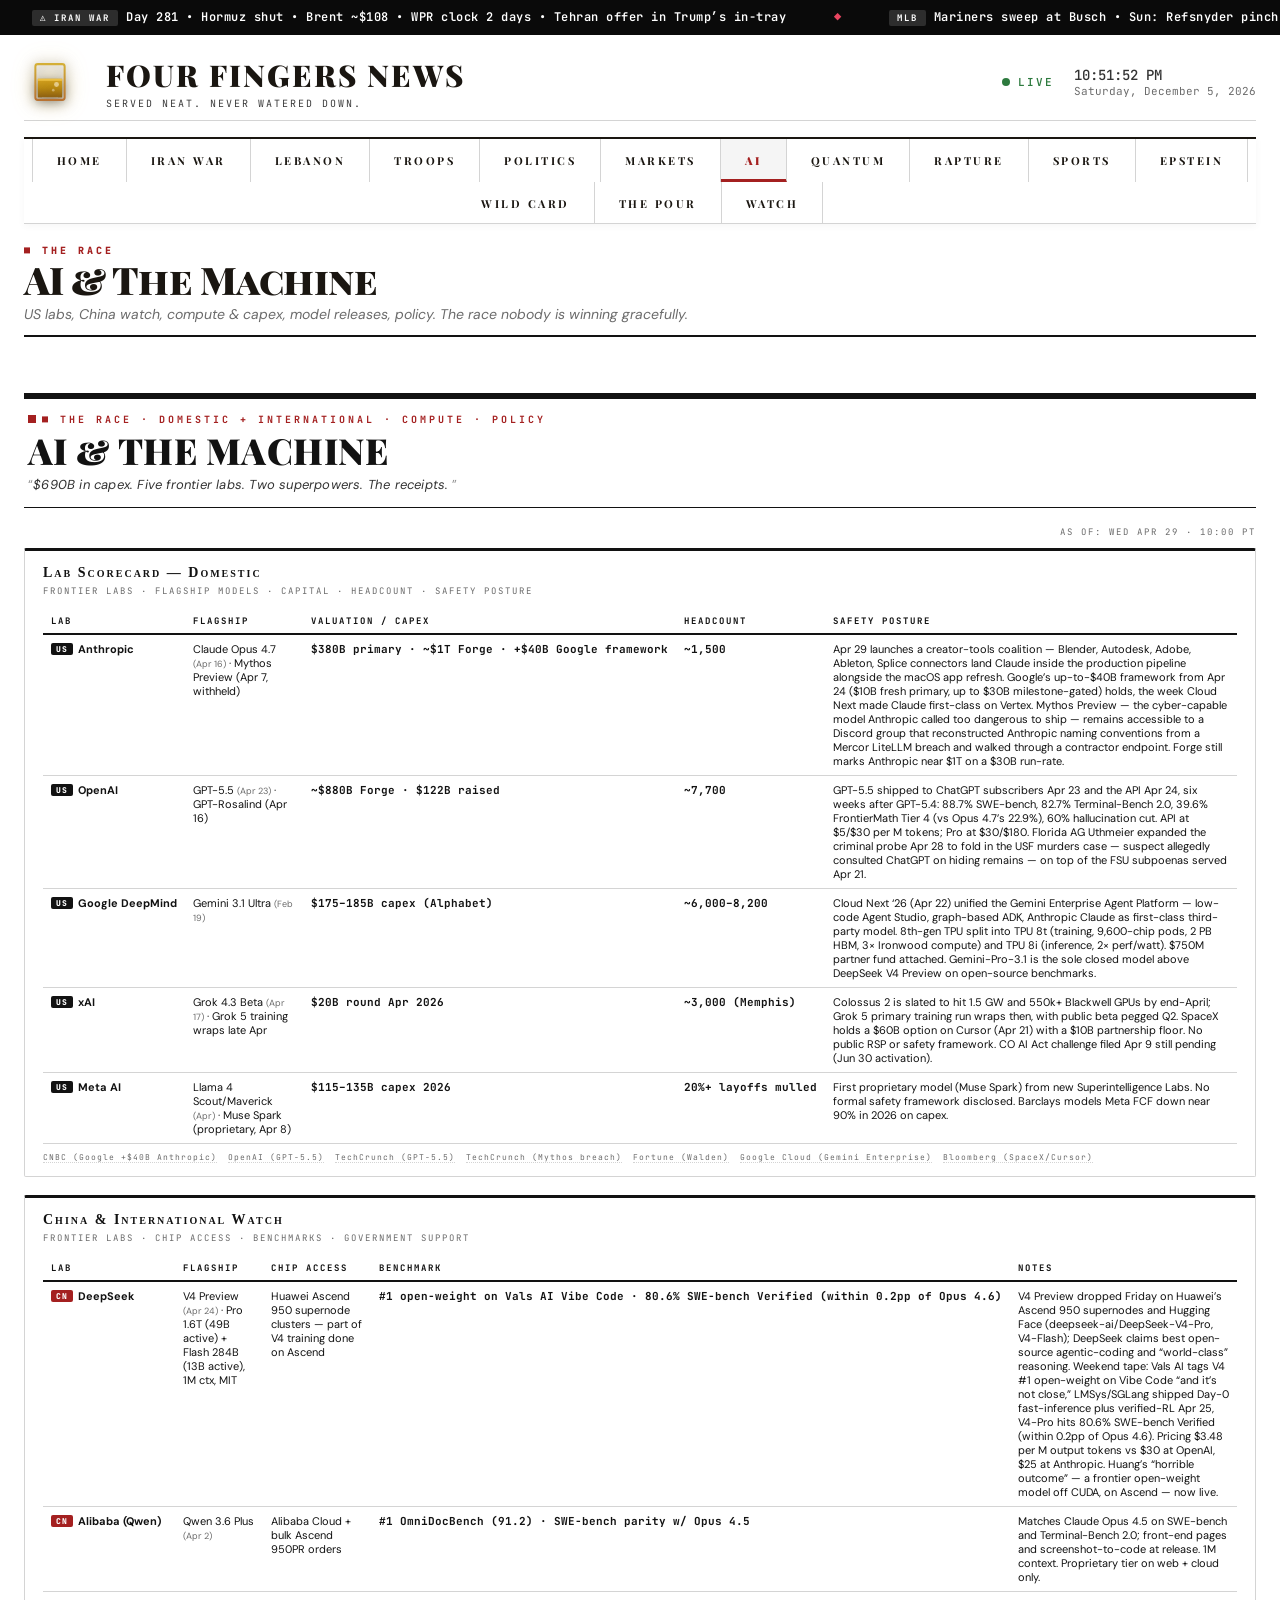
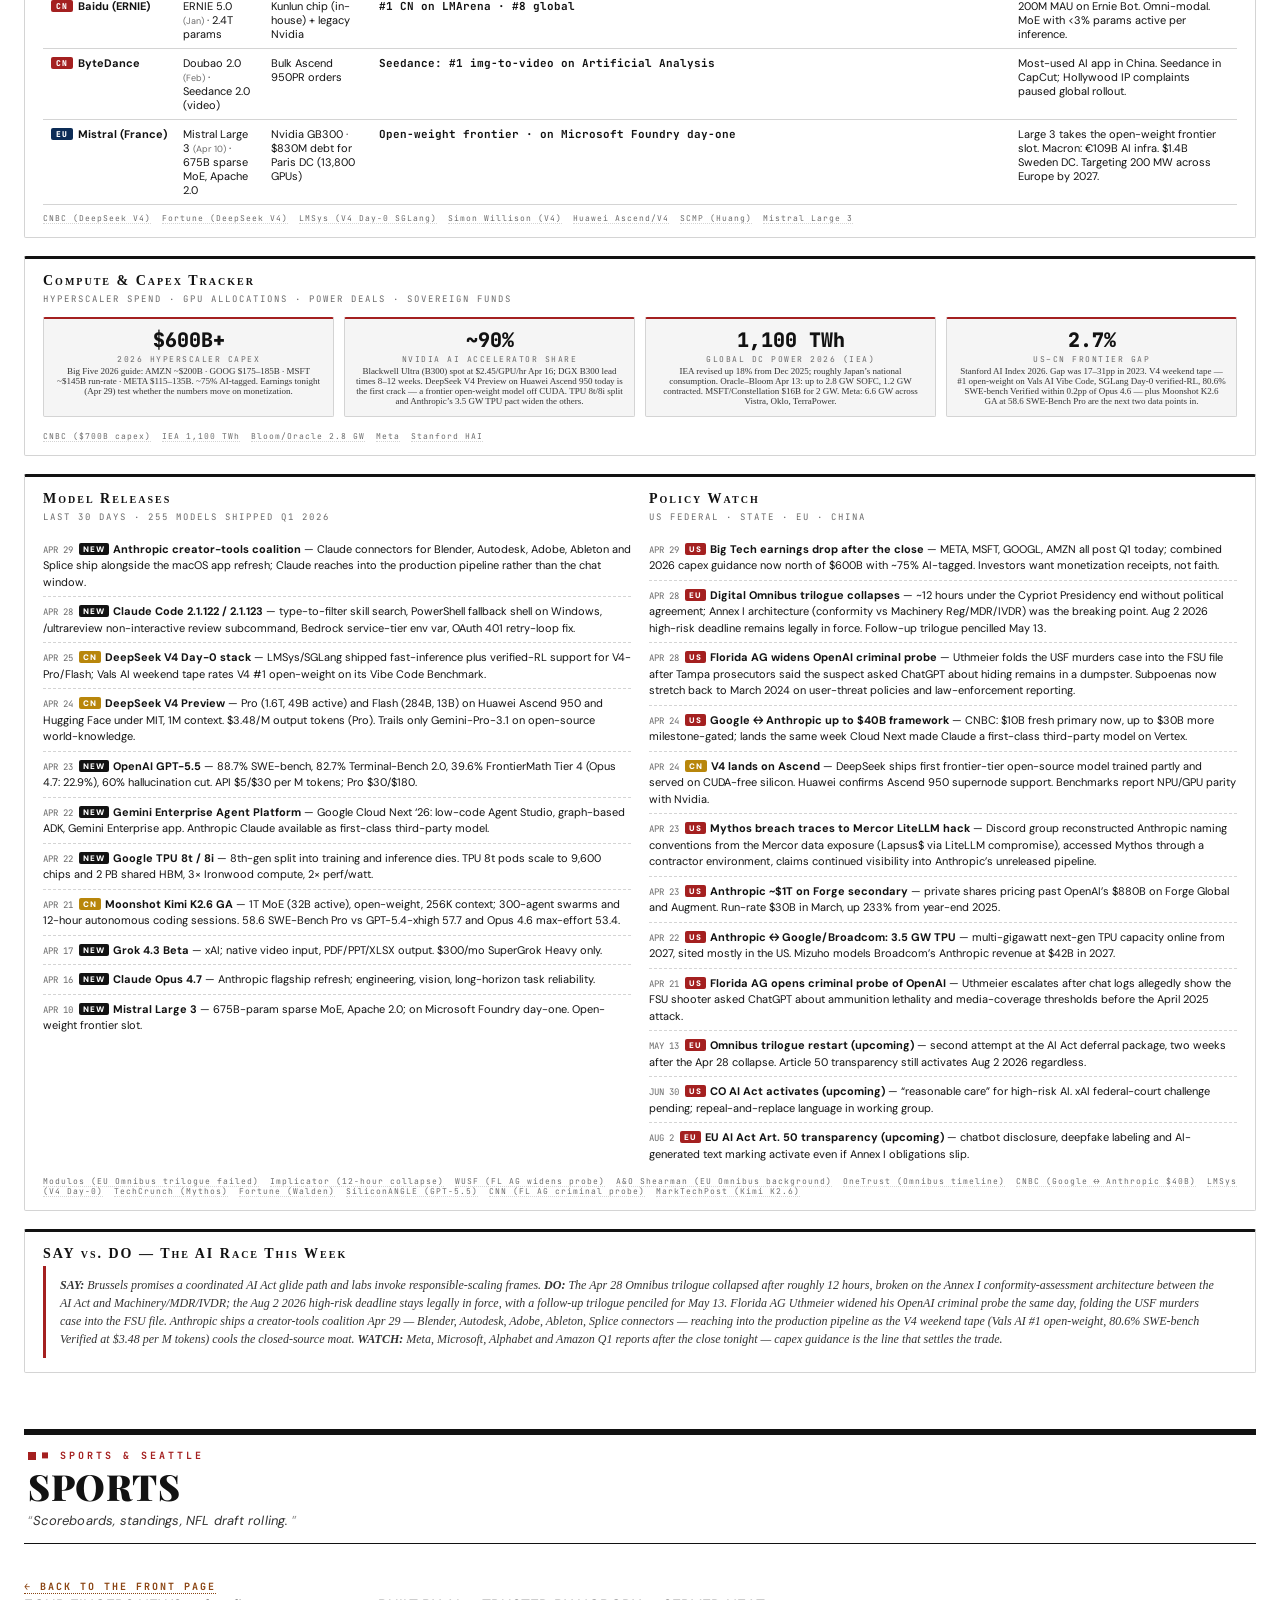
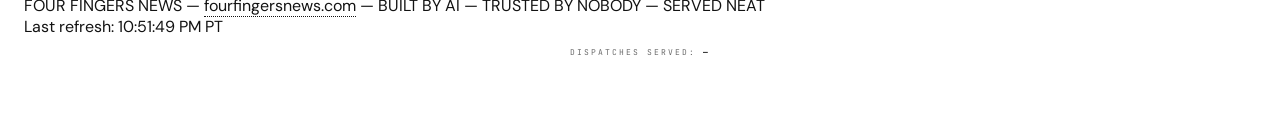
==== commit aa7d5179: "Auto-fill Lebanon dateline, remove footer quip, fix day counts - Lebanon "AS OF" dateline now auto-f" ====
--- a/ai.html
+++ b/ai.html
@@ -473,7 +473,6 @@
     <div class="footer-text">
       <span class="highlight">FOUR FINGERS NEWS</span> &#8212; <a href="https://fourfingersnews.com/" style="color:inherit;text-decoration:none;border-bottom:1px dotted currentColor;">fourfingersnews.com</a> &#8212; BUILT BY AI &#8212; TRUSTED BY NOBODY &#8212; SERVED NEAT
     </div>
-    <div class="footer-quip">"If you're reading this at work, we won't tell."</div>
     <div class="last-refresh">Last refresh: <span id="lastRefresh">Tue Apr 28 &middot; 17:10 PT</span></div>
     <div class="visit-counter" style="margin-top:10px;font-family:'JetBrains Mono','Courier New',monospace;font-size:8px;letter-spacing:2px;color:#6b6b6b;text-align:center;text-transform:uppercase;">DISPATCHES SERVED: <span id="visitCount" style="color:#121212;font-weight:700;">&#8212;</span></div>
   </div>
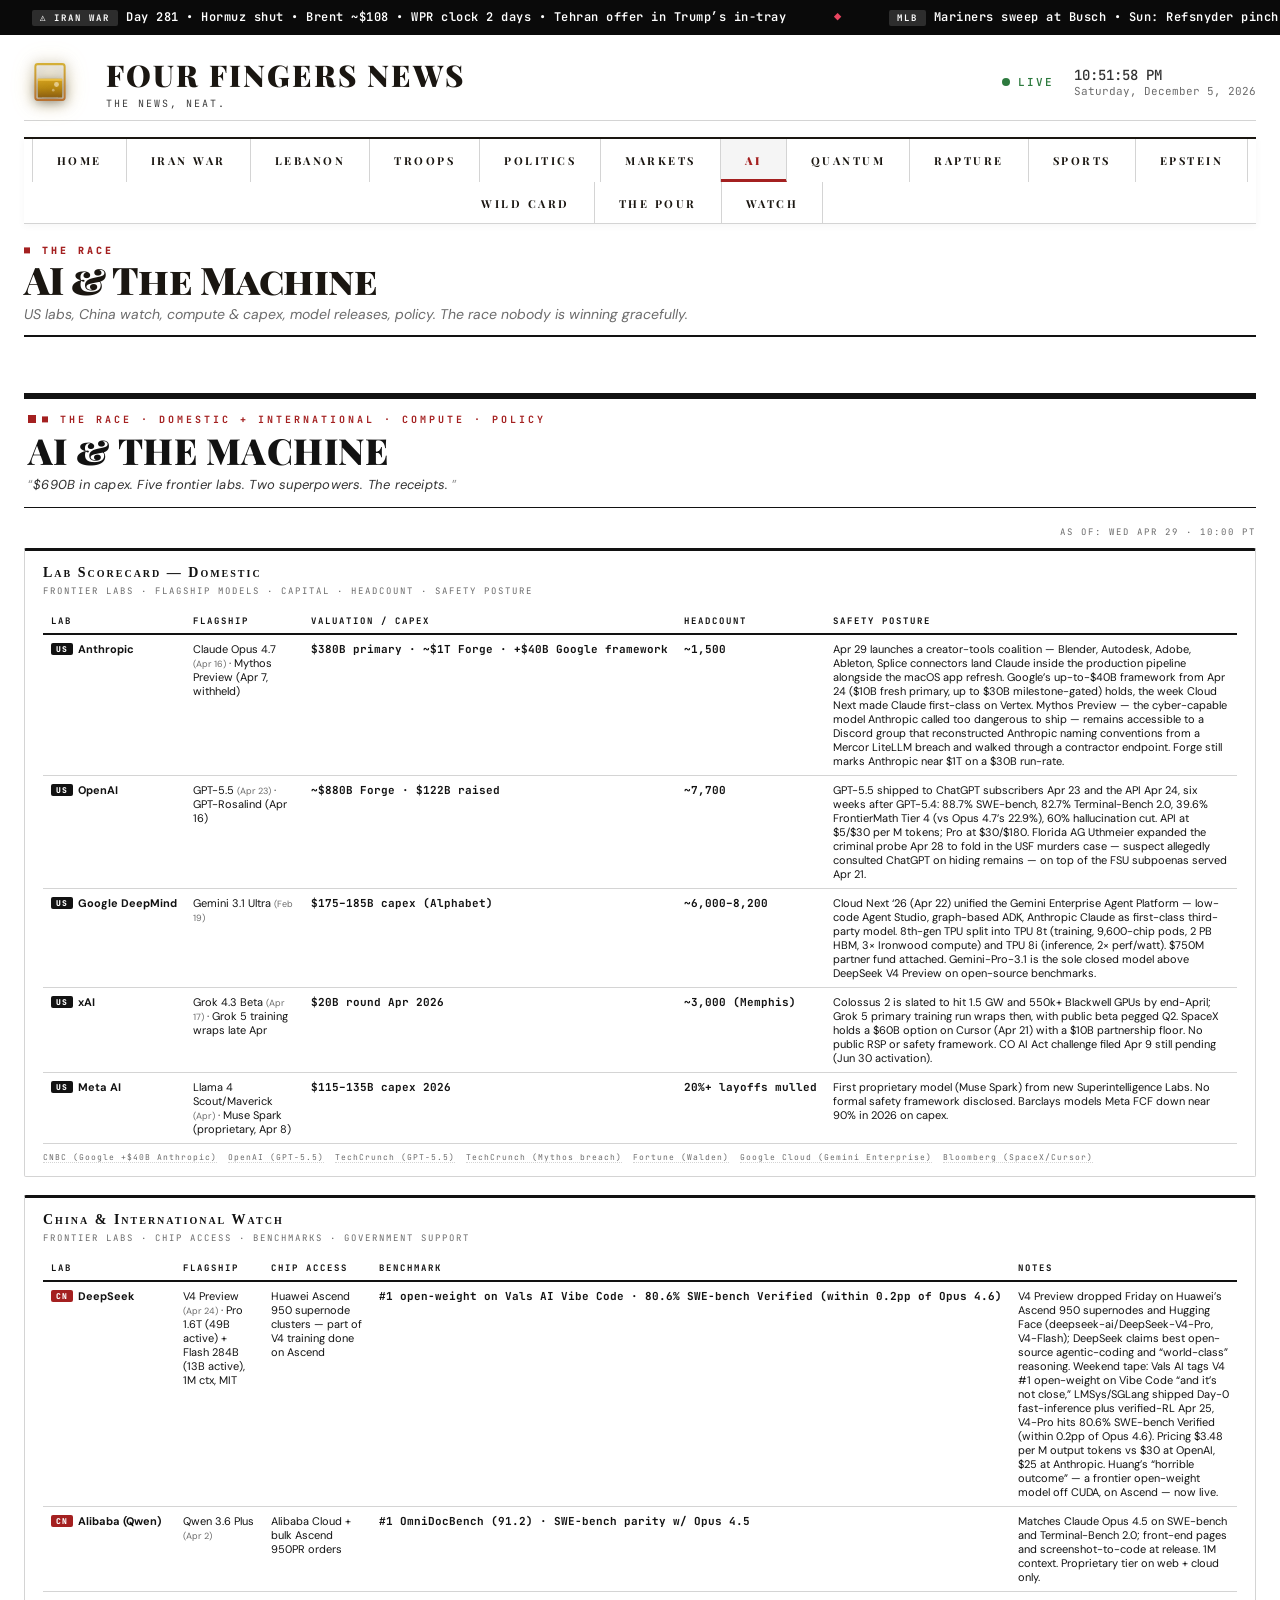
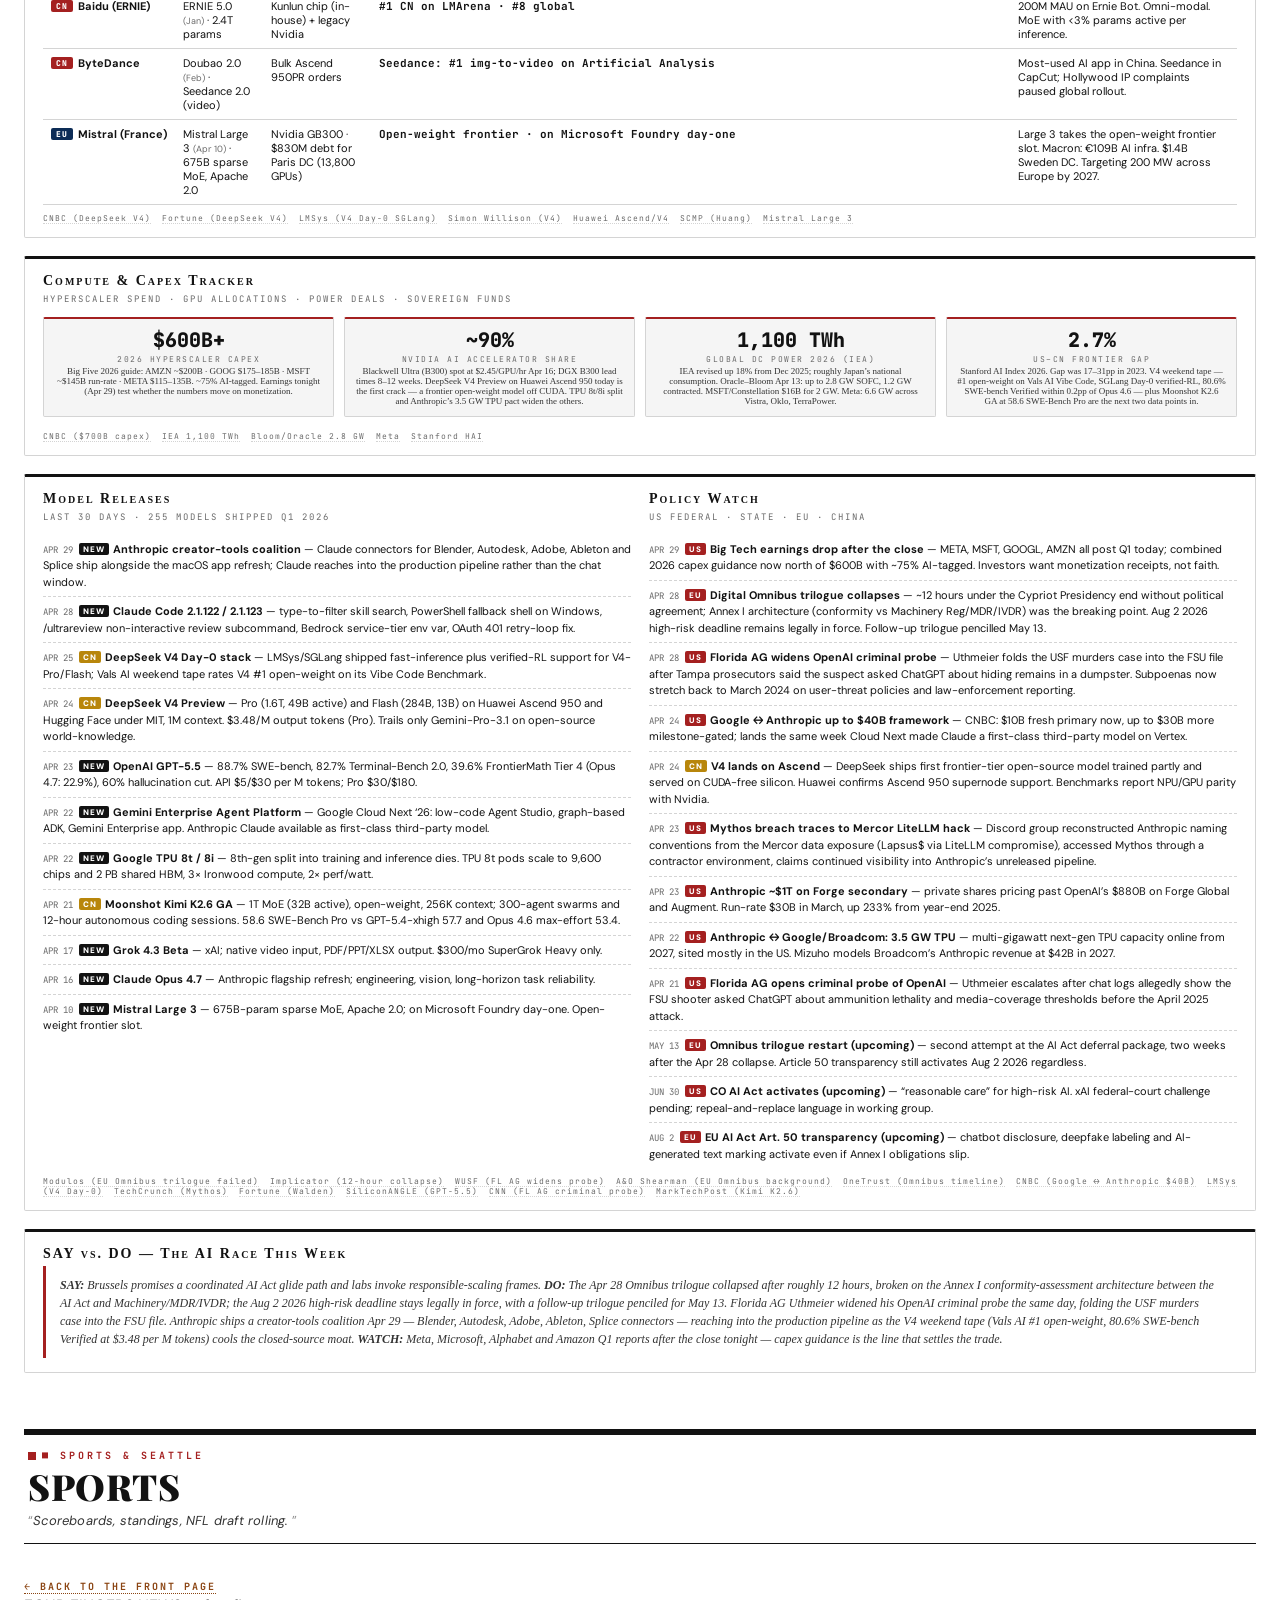
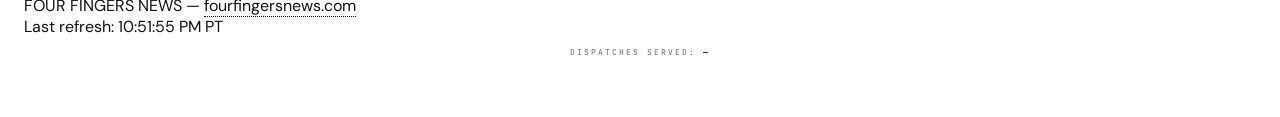
==== commit 93a69f63: "Sports section overhaul + remove footer tagline from all pages - Split Seattle team cards (4-col gri" ====
--- a/ai.html
+++ b/ai.html
@@ -471,7 +471,7 @@
   <!-- ═══ FOOTER ═══ -->
     <div class="footer">
     <div class="footer-text">
-      <span class="highlight">FOUR FINGERS NEWS</span> &#8212; <a href="https://fourfingersnews.com/" style="color:inherit;text-decoration:none;border-bottom:1px dotted currentColor;">fourfingersnews.com</a> &#8212; BUILT BY AI &#8212; TRUSTED BY NOBODY &#8212; SERVED NEAT
+      <span class="highlight">FOUR FINGERS NEWS</span> &#8212; <a href="https://fourfingersnews.com/" style="color:inherit;text-decoration:none;border-bottom:1px dotted currentColor;">fourfingersnews.com</a>
     </div>
     <div class="last-refresh">Last refresh: <span id="lastRefresh">Tue Apr 28 &middot; 17:10 PT</span></div>
     <div class="visit-counter" style="margin-top:10px;font-family:'JetBrains Mono','Courier New',monospace;font-size:8px;letter-spacing:2px;color:#6b6b6b;text-align:center;text-transform:uppercase;">DISPATCHES SERVED: <span id="visitCount" style="color:#121212;font-weight:700;">&#8212;</span></div>
--- a/assets/style.css
+++ b/assets/style.css
@@ -1315,13 +1315,13 @@
     .sports-compact .section-header{margin-bottom:6px;}
     .sports-compact .section-tag{font-size:9px;padding:3px 8px;}
     .sports-compact .section-quip{font-size:9px;}
-    .sports-compact .cards-row{gap:8px;grid-template-columns:repeat(5,1fr);}
-    .sports-compact .card{padding:10px 12px;min-height:0;}
+    .sports-compact .cards-row{gap:10px;grid-template-columns:repeat(4,1fr);}
+    .sports-compact .card{padding:12px 14px;min-height:0;}
     .sports-compact .card-team-name{font-size:11px;letter-spacing:2px;margin-bottom:3px;}
-    .sports-compact .card-score{font-size:16px;margin-bottom:2px;}
+    .sports-compact .card-score{font-size:18px;margin-bottom:3px;}
     .sports-compact .card-detail{font-size:9px;margin-bottom:3px;}
     .sports-compact .card-next{font-size:8px;margin-bottom:4px;}
-    .sports-compact .card-quip{font-size:9px;line-height:1.45;max-height:4.4em;overflow:hidden;text-overflow:ellipsis;display:-webkit-box;-webkit-line-clamp:3;-webkit-box-orient:vertical;}
+    .sports-compact .card-quip{font-size:9px;line-height:1.5;max-height:5.5em;overflow:hidden;text-overflow:ellipsis;display:-webkit-box;-webkit-line-clamp:4;-webkit-box-orient:vertical;}
 /* ════════ MULTI-PAGE NAV + LANDING CARDS ════════ */
 .section-nav a.active{color:var(--red);font-weight:900;border-bottom:2px solid var(--red);}
 .landing-grid{display:grid;grid-template-columns:repeat(auto-fit,minmax(260px,1fr));gap:14px;margin:18px 0 24px;}
@@ -2652,3 +2652,248 @@
   .pour-issue-title { font-size: 24px; }
   .pour-section p { font-size: 14px; }
 }
+
+/* ════════════════════════════════════════════════════════════════
+   THE WATCH — curated video. Two-surface page: TIMELY + ABIDING.
+   Runtime badges color-coded by commitment (green/amber/red).
+   ════════════════════════════════════════════════════════════════ */
+.watch-about {
+  background: #ffffff;
+  border: 1px solid var(--border);
+  border-left: 3px solid #1a1611;
+  border-radius: 2px;
+  padding: 14px 18px;
+  margin: 0 0 16px 0;
+}
+.watch-about-tag {
+  font-family: 'JetBrains Mono', monospace;
+  font-size: 10px;
+  font-weight: 900;
+  letter-spacing: 2.5px;
+  color: #1a1611;
+  text-transform: uppercase;
+  margin-bottom: 8px;
+  padding-bottom: 6px;
+  border-bottom: 1px solid var(--border);
+}
+.watch-about p {
+  font-family: 'DM Sans', -apple-system, sans-serif;
+  font-size: 14px;
+  line-height: 1.6;
+  color: var(--text);
+  margin: 0 0 10px 0;
+}
+.watch-about p:last-child { margin-bottom: 0; }
+.watch-about-list {
+  list-style: none;
+  padding: 0;
+  margin: 0 0 10px 0;
+  display: flex;
+  flex-direction: column;
+  gap: 8px;
+}
+.watch-about-list li {
+  font-family: 'DM Sans', -apple-system, sans-serif;
+  font-size: 13px;
+  line-height: 1.55;
+  color: var(--text);
+  padding: 8px 12px;
+  background: var(--surface-hover);
+  border-radius: 2px;
+}
+.watch-about-list em { font-style: italic; color: var(--text-dim); }
+
+/* Pills */
+.watch-tier-pill {
+  display: inline-block;
+  padding: 2px 8px;
+  border-radius: 2px;
+  font-family: 'JetBrains Mono', monospace;
+  font-size: 9px;
+  font-weight: 900;
+  letter-spacing: 1.5px;
+  text-transform: uppercase;
+  margin-right: 6px;
+}
+.watch-tier-timely {
+  background: #fff5e6;
+  color: var(--amber);
+  border: 1px solid #f0d699;
+}
+.watch-tier-abiding {
+  background: #ebf3ee;
+  color: var(--green);
+  border: 1px solid #c4dfd0;
+}
+.watch-rt-pill {
+  display: inline-block;
+  padding: 2px 8px;
+  border-radius: 2px;
+  font-family: 'JetBrains Mono', monospace;
+  font-size: 9px;
+  font-weight: 900;
+  letter-spacing: 1.5px;
+  text-transform: uppercase;
+  margin-right: 6px;
+}
+.watch-rt-short  { background: #ebf3ee; color: var(--green); border: 1px solid #c4dfd0; }
+.watch-rt-mid    { background: #fff5e6; color: var(--amber); border: 1px solid #f0d699; }
+.watch-rt-long   { background: #fde7e7; color: var(--red);   border: 1px solid #f0a8a8; }
+.watch-topic-tag {
+  display: inline-block;
+  padding: 2px 8px;
+  border-radius: 2px;
+  font-family: 'JetBrains Mono', monospace;
+  font-size: 9px;
+  font-weight: 700;
+  letter-spacing: 1.5px;
+  text-transform: uppercase;
+  background: var(--surface-hover);
+  color: var(--text-muted);
+  border: 1px solid var(--border);
+  margin-right: 6px;
+}
+
+/* Section headers */
+.watch-section-head {
+  margin: 22px 0 10px 0;
+  padding-bottom: 8px;
+  border-bottom: 2px solid #1a1611;
+}
+.watch-section-tag {
+  font-family: 'JetBrains Mono', monospace;
+  font-size: 12px;
+  font-weight: 900;
+  letter-spacing: 3px;
+  text-transform: uppercase;
+}
+.watch-section-tag-timely { color: var(--amber); }
+.watch-section-tag-abiding { color: var(--green); }
+.watch-section-sub {
+  font-family: Georgia, serif;
+  font-size: 13px;
+  font-style: italic;
+  color: var(--text-muted);
+  margin-top: 4px;
+}
+
+/* Feed */
+.watch-feed {
+  display: flex;
+  flex-direction: column;
+  gap: 14px;
+  margin-bottom: 18px;
+}
+.watch-entry {
+  background: #ffffff;
+  border: 1px solid var(--border);
+  border-top: 3px solid var(--amber);
+  border-radius: 2px;
+  padding: 14px 18px 12px 18px;
+}
+.watch-entry-head {
+  display: flex;
+  flex-wrap: wrap;
+  justify-content: space-between;
+  align-items: flex-start;
+  gap: 8px;
+  margin-bottom: 8px;
+  padding-bottom: 6px;
+  border-bottom: 1px solid var(--border);
+}
+.watch-entry-tags {
+  display: flex;
+  flex-wrap: wrap;
+  align-items: center;
+  gap: 4px;
+}
+.watch-entry-date {
+  font-family: 'JetBrains Mono', monospace;
+  font-size: 9px;
+  letter-spacing: 1.5px;
+  color: var(--text-muted);
+  text-transform: uppercase;
+  white-space: nowrap;
+}
+.watch-entry-title {
+  font-family: Georgia, 'Playfair Display', 'Times New Roman', serif;
+  font-size: 20px;
+  font-weight: 900;
+  line-height: 1.2;
+  margin: 6px 0 4px 0;
+  letter-spacing: -0.3px;
+}
+.watch-entry-title a {
+  color: #1a1611;
+  text-decoration: none;
+  border-bottom: 2px solid transparent;
+}
+.watch-entry-title a:hover {
+  color: var(--red);
+  border-bottom-color: var(--red);
+}
+.watch-entry-creator {
+  font-family: 'JetBrains Mono', monospace;
+  font-size: 11px;
+  letter-spacing: 1px;
+  color: var(--text-muted);
+  text-transform: uppercase;
+  margin-bottom: 10px;
+}
+.watch-entry-take p {
+  font-family: 'DM Sans', -apple-system, sans-serif;
+  font-size: 14px;
+  line-height: 1.6;
+  color: var(--text);
+  margin: 0 0 10px 0;
+}
+.watch-entry-take p b { color: #1a1611; font-weight: 700; }
+.watch-entry-take p a { color: var(--red); text-decoration: none; border-bottom: 1px dotted currentColor; }
+.watch-entry-take p a:hover { border-bottom-style: solid; }
+.watch-pull {
+  margin-top: 10px;
+  padding: 8px 14px;
+  border-left: 3px solid var(--red);
+  background: #fafafa;
+  font-family: Georgia, 'Times New Roman', serif;
+  font-style: italic;
+  font-size: 14px;
+  line-height: 1.45;
+  color: var(--text-dim);
+}
+.watch-pull cite {
+  display: block;
+  margin-top: 4px;
+  font-style: normal;
+  font-family: 'JetBrains Mono', monospace;
+  font-size: 9px;
+  letter-spacing: 1.5px;
+  text-transform: uppercase;
+  color: var(--text-muted);
+}
+.watch-empty {
+  background: var(--surface-hover);
+  border: 1px dashed var(--border);
+  border-radius: 2px;
+  padding: 14px 18px;
+  text-align: center;
+}
+.watch-empty p {
+  font-family: 'DM Sans', -apple-system, sans-serif;
+  font-size: 13px;
+  line-height: 1.55;
+  color: var(--text-muted);
+  margin: 0 0 6px 0;
+  font-style: italic;
+}
+.watch-empty-meta {
+  font-family: 'JetBrains Mono', monospace;
+  font-size: 10px !important;
+  letter-spacing: 1.5px;
+  text-transform: uppercase;
+  font-style: normal !important;
+}
+@media (max-width: 600px) {
+  .watch-entry { padding: 12px 14px; }
+  .watch-entry-title { font-size: 17px; }
+}
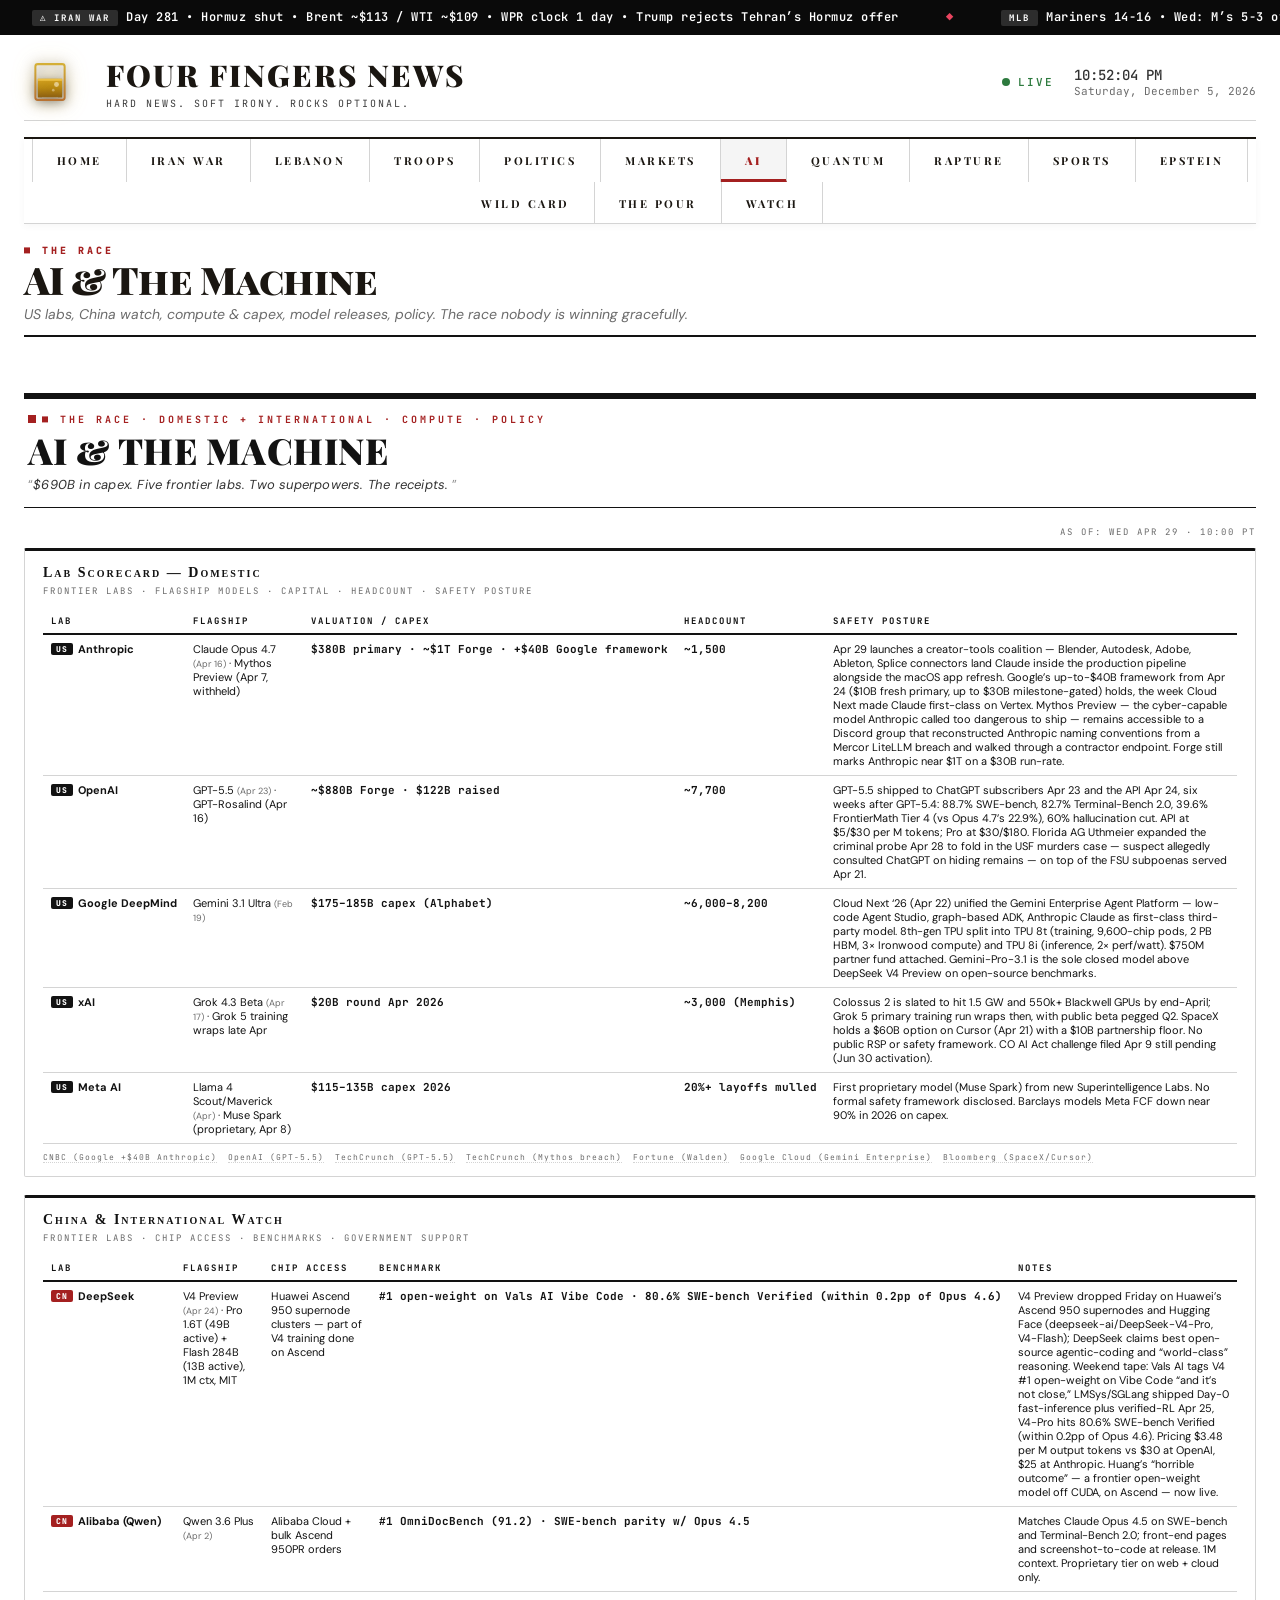
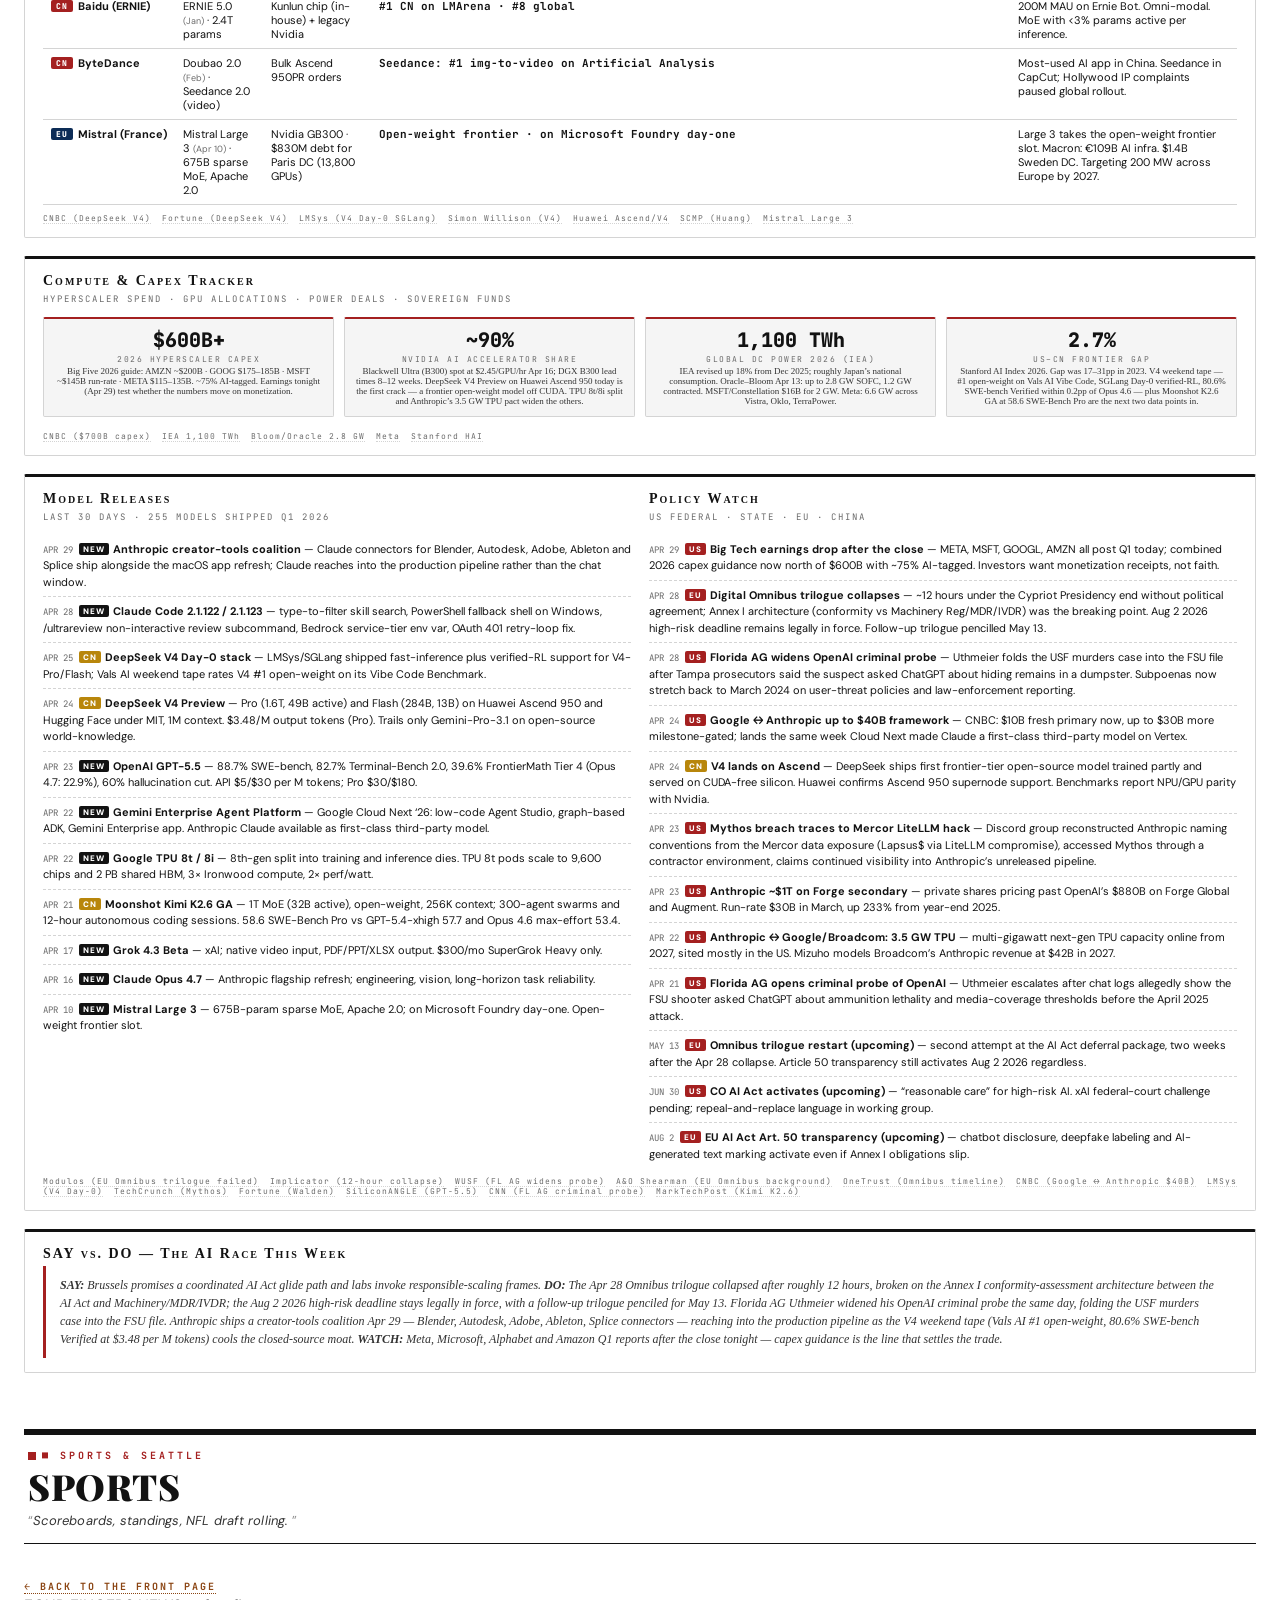
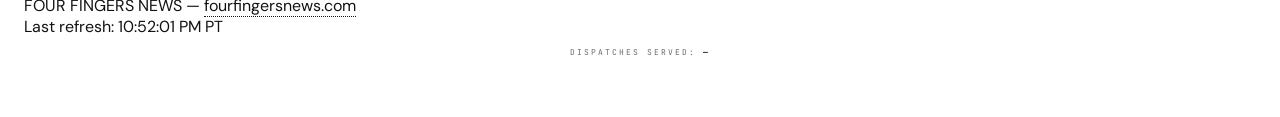
==== commit 5104c2fd: "Day 62 refresh: Trump rejects Hormuz offer, WPR clock 1 day, FOMC 8-4 hold - From the Editor rewritt" ====
--- a/ai.html
+++ b/ai.html
@@ -23,9 +23,9 @@
 
 <div class="chyron" id="chyronBar">
   <div class="chyron-track" id="chyronTrack">
-    <span class="chyron-item"><span class="chyron-label">&#9888;&#65039; IRAN WAR</span>Day <span class="iran-day-count">61</span> &bull; Hormuz shut &bull; Brent ~$108 &bull; WPR clock 2 days &bull; Tehran offer in Trump&rsquo;s in-tray</span>
-    <span class="chyron-sep">&#9670;</span>
-    <span class="chyron-item"><span class="chyron-label">MLB</span><span class="chyronMLB">Mariners sweep at Busch &bull; Sun: Refsnyder pinch-hit HR in the 9th, 3-2 win &bull; First road sweep of the year after the 1-8 start &bull; Bats: 19 hits Sat, the season high</span></span>
+    <span class="chyron-item"><span class="chyron-label">&#9888;&#65039; IRAN WAR</span>Day <span class="iran-day-count">62</span> &bull; Hormuz shut &bull; Brent ~$113 / WTI ~$109 &bull; WPR clock 1 day &bull; Trump rejects Tehran&rsquo;s Hormuz offer</span>
+    <span class="chyron-sep">&#9670;</span>
+    <span class="chyron-item"><span class="chyron-label">MLB</span><span class="chyronMLB">Mariners 14-16 &bull; Wed: M&rsquo;s 5-3 over Twins at T-Mobile &bull; Took the Cardinals 3-2 last week at Busch &bull; Bats stringing it together at home &bull; Twins series wraps Thu</span></span>
     <span class="chyron-sep">&#9670;</span>
     <span class="chyron-item"><span class="chyronKraken"><span class="chyron-label">KRAKEN</span>Season over &bull; 34-34-11 (79 pts) &bull; 3rd straight playoff miss &bull; Ron Francis out as hockey ops prez &bull; GM search underway &bull; Stanley Cup Playoffs Round 1 in progress &mdash; Kraken watching from the couch again</span></span>
     <span class="chyron-sep">&#9670;</span>
@@ -37,9 +37,9 @@
     <span class="chyron-sep">&#9670;</span>
     <span class="chyron-item"><span class="chyron-label">&#128308; HORMUZ</span>Seizure register: US Sun Apr 19 (Touska, Gulf of Oman) &bull; US Tue (Tifani, INDOPACOM) &bull; US Thu (Majestic X, Indian Ocean) &bull; US Sat Apr 25 (Sevan, Arabian Sea, off USS Pinckney) &bull; Iran Wed (Francesca + Epaminondas in the strait) &bull; Mon tracker: 16 vessels through vs ~60/day pre-war &bull; Sat tracker (MarineTraffic): just 1 transit in 12 hrs (Greek bulk carrier LB Energy) &bull; CENTCOM: 38 redirected since Apr 13 &bull; UN IMO flags ~20,000 seafarers stranded &bull; UKMTO threat level: critical &bull; Pentagon briefs Congress on six-month mine-clearance scenario</span>
     <span class="chyron-sep">&#9670;</span>
-    <span class="chyron-item"><span class="chyron-label">&#128483; EPSTEIN</span>ACTING AG BLANCHE: DOJ &ldquo;has released everything the law requires&rdquo; &mdash; file drop is &ldquo;finished&rdquo; &bull; Congress disagrees; Epstein Files Transparency Act (HR-4405) still live in House &bull; Fed judge TOSSED Trump&rsquo;s WSJ defamation suit over 50th-birthday letter Mon (Trump &ldquo;nowhere close&rdquo; to &ldquo;actual malice&rdquo;) &bull; Bondi blew off her Mon deposition &mdash; Dem Rep. Garcia moving to contempt &bull; Melania rare address denying ties &bull; ZERO new US arrests despite 3.5M+ pages &bull; 43 victim names EXPOSED in DOJ redaction fail &bull; Gates June testimony still on calendar</span>
-    <span class="chyron-sep">&#9670;</span>
-    <span class="chyron-item"><span class="chyron-label">&#127936; NBA</span>PLAYOFFS R1 &bull; Sun: BOS 128-96 over PHI (BOS leads 3-1, Pritchard 32) &bull; TOR 93-89 over CLE (series 2-2, Barnes 23/9/6) &bull; SAS 114-93 over POR (SAS leads 3-1, Wemby 27/12) &bull; HOU 115-96 over LAL (forces G5 in LA) &bull; Sat: ATL-NYK and MIN-DEN G3 &bull; DET-ORL 1-1 &bull; OKC lead PHX 1-0</span>
+    <span class="chyron-item"><span class="chyron-label">&#128483; EPSTEIN</span>BONDI cuts deal with House Oversight &mdash; sits for deposition MAY 29 (contempt threat off the table after Mon no-show) &bull; SAME AFTERNOON: GAO opens formal review of DOJ&rsquo;s Epstein file release &mdash; redaction fail and what was withheld both in scope &bull; ACTING AG BLANCHE: DOJ &ldquo;has released everything the law requires&rdquo; &mdash; Congress disagrees; HR-4405 (Transparency Act) still live in House &bull; Fed judge tossed Trump&rsquo;s WSJ defamation suit over 50th-birthday letter (Trump &ldquo;nowhere close&rdquo; to &ldquo;actual malice&rdquo;) &bull; ZERO new US arrests despite 3.5M+ pages &bull; 43 victim names exposed in DOJ redaction fail &bull; Gates June testimony still on calendar</span>
+    <span class="chyron-sep">&#9670;</span>
+    <span class="chyron-item"><span class="chyron-label">&#127936; NBA</span>PLAYOFFS R1 &bull; Wed: ORL closes out DET in G5 &mdash; Magic advance to R2 &bull; Earlier Wed: BOS-PHI G5 in Boston (BOS led 3-1) &bull; SAS-POR series wraps (SAS led 3-1) &bull; LAL-HOU G5 in LA &bull; ATL-NYK G5, MIN-DEN G5 still on the board &bull; OKC-PHX G5 next</span>
     <span class="chyron-sep">&#9670;</span>
     <span class="chyron-item"><span class="chyron-label">&#128483; TRUMP</span>Mon: Cole Tomas Allen arraignment in DC fed court on firearm + assault-on-a-federal-officer counts; more charges expected &bull; Sun PM: WaPo/CNN report a note Allen sent family ~10 min before the WHCD attack &mdash; signed &ldquo;friendly federal assassin,&rdquo; ranks admin officials as targets &ldquo;from highest-ranking to lowest&rdquo; with an explicit exception for FBI Dir. Patel; investigators describe anti-Trump and anti-Christian rhetoric and grievances over detention-camp conditions; Allen wrote he does &ldquo;not expect forgiveness&rdquo; &bull; Sat 8:36 PM ET: armed man charges Secret Service line in WH Hilton lobby at the WHCD &mdash; Trump rushed off the dais; Vance, Hegseth, Rubio in the ballroom and moved out; one Secret Service agent shot at close range, vest stopped the round, suspect tackled. US Atty Pirro: 2 firearm counts + assault on a federal officer; arraignment Mon &bull; Sat AM to Fox&rsquo;s Aishah Hasnie: Witkoff &amp; Kushner NOT flying to Pakistan &mdash; &ldquo;we have all the cards&hellip; you&rsquo;re not going to be making any more 18-hour flights to sit around talking about nothing&rdquo;; Iran &ldquo;can call us anytime&rdquo; &bull; Sat Truth Social: &ldquo;tremendous infighting and confusion within their &lsquo;leadership.&rsquo; Nobody knows who is in charge, including them &hellip; we have all the cards, they have none! If they want to talk, all they have to do is call!!&rdquo; &bull; Sat reporters after the cancel: Iran &ldquo;within 10 minutes&hellip; gave us a new paper that was much better &hellip; a lot but not enough&rdquo;</span>
     <span class="chyron-sep">&#9670;</span>
@@ -55,7 +55,7 @@
     <span class="chyron-sep">&#9670;</span>
     <span class="chyron-item"><span class="chyron-label">&#127916;&#65039; MEDIA</span>WBD shareholders Thu approve the $110B Paramount Skydance merger &mdash; $31/share values Warner Bros. Discovery at ~$77B &bull; Combines HBO Max, CNN, TBS, TNT, and the Warner Bros. film studio into the Paramount Skydance stack &bull; Regulatory review next in Washington (DOJ subpoenas sent late Mar on studio output, content rights, streaming, theaters) and London &bull; Both boards had endorsed unanimously</span>
     <span class="chyron-sep">&#9670;</span>
-    <span class="chyron-item"><span class="chyron-label">&#128200; MARKETS</span>Tue close: S&amp;P 7,138.80 (&minus;0.5%), Dow 49,141.93 (flat), Nasdaq lower on OpenAI revenue concerns and AI re-pricing &bull; Coca-Cola +~4% on the print &bull; Crude bid: Brent ~$108.30 ICE, WTI ~$98.40 NYMEX as Hormuz proposal sits with the White House &bull; FOMC decision Wed (priced 100% hold), Mag-7 earnings through the week &bull; DOJ probe of Powell dropped earlier; Warsh runway open</span>
+    <span class="chyron-item"><span class="chyron-label">&#128200; MARKETS</span>WED FOMC: holds 3.50&ndash;3.75% on an 8&ndash;4 vote &mdash; FOUR DISSENTS, widest split since 1992 &bull; Powell: inflation read &ldquo;the noisiest data in a decade,&rdquo; labor &ldquo;still arguably full employment&rdquo; &bull; Wed close: S&amp;P 7,135.95 (&minus;0.04%) &bull; Brent settles ~$113, WTI ~$109 on Trump&rsquo;s Hormuz-offer rejection &bull; National gas $4.27 &bull; Mag-7 earnings still loading the wk &bull; DOJ probe of Powell dropped earlier; Warsh runway open</span>
     <span class="chyron-sep">&#9670;</span>
     <span class="chyron-item"><span class="chyron-label">QUANTUM</span>Quantinuum hits 94 logical qubits from 98 physical &bull; Error correction at break-even &bull; Q-Day estimates lurch to ~2030 &bull; China&rsquo;s 3,700km quantum network live &bull; Google Willow 13,000x advantage &bull; $38B global spend</span>
     <span class="chyron-sep">&#9670;</span>
@@ -69,9 +69,9 @@
     <span class="chyron-sep">&#9670;</span>
     <span class="chyron-item"><span class="chyron-label">&#9981; GAS</span><span id="chyronGasNatl">Nat'l avg: loading...</span></span>
     <span class="chyron-sep">&#9670;</span>
-    <span class="chyron-item"><span class="chyron-label">&#9888;&#65039; IRAN WAR</span>Day <span class="iran-day-count">61</span> &bull; Hormuz shut &bull; Brent ~$108 &bull; WPR clock 2 days &bull; Tehran offer in Trump&rsquo;s in-tray</span>
-    <span class="chyron-sep">&#9670;</span>
-    <span class="chyron-item"><span class="chyron-label">MLB</span><span class="chyronMLB">Mariners sweep at Busch &bull; Sun: Refsnyder pinch-hit HR in the 9th, 3-2 win &bull; First road sweep of the year after the 1-8 start &bull; Bats: 19 hits Sat, the season high</span></span>
+    <span class="chyron-item"><span class="chyron-label">&#9888;&#65039; IRAN WAR</span>Day <span class="iran-day-count">62</span> &bull; Hormuz shut &bull; Brent ~$113 / WTI ~$109 &bull; WPR clock 1 day &bull; Trump rejects Tehran&rsquo;s Hormuz offer</span>
+    <span class="chyron-sep">&#9670;</span>
+    <span class="chyron-item"><span class="chyron-label">MLB</span><span class="chyronMLB">Mariners 14-16 &bull; Wed: M&rsquo;s 5-3 over Twins at T-Mobile &bull; Took the Cardinals 3-2 last week at Busch &bull; Bats stringing it together at home &bull; Twins series wraps Thu</span></span>
     <span class="chyron-sep">&#9670;</span>
     <span class="chyron-item"><span class="chyronKraken"><span class="chyron-label">KRAKEN</span>Season over &bull; 34-34-11 (79 pts) &bull; 3rd straight playoff miss &bull; Ron Francis out as hockey ops prez &bull; GM search underway &bull; Stanley Cup Playoffs Round 1 in progress &mdash; Kraken watching from the couch again</span></span>
     <span class="chyron-sep">&#9670;</span>
@@ -83,9 +83,9 @@
     <span class="chyron-sep">&#9670;</span>
     <span class="chyron-item"><span class="chyron-label">&#128308; HORMUZ</span>Seizure register: US Sun Apr 19 (Touska, Gulf of Oman) &bull; US Tue (Tifani, INDOPACOM) &bull; US Thu (Majestic X, Indian Ocean) &bull; US Sat Apr 25 (Sevan, Arabian Sea, off USS Pinckney) &bull; Iran Wed (Francesca + Epaminondas in the strait) &bull; Mon tracker: 16 vessels through vs ~60/day pre-war &bull; Sat tracker (MarineTraffic): just 1 transit in 12 hrs (Greek bulk carrier LB Energy) &bull; CENTCOM: 38 redirected since Apr 13 &bull; UN IMO flags ~20,000 seafarers stranded &bull; UKMTO threat level: critical &bull; Pentagon briefs Congress on six-month mine-clearance scenario</span>
     <span class="chyron-sep">&#9670;</span>
-    <span class="chyron-item"><span class="chyron-label">&#128483; EPSTEIN</span>ACTING AG BLANCHE: DOJ &ldquo;has released everything the law requires&rdquo; &mdash; file drop is &ldquo;finished&rdquo; &bull; Congress disagrees; Epstein Files Transparency Act (HR-4405) still live in House &bull; Fed judge TOSSED Trump&rsquo;s WSJ defamation suit over 50th-birthday letter Mon (Trump &ldquo;nowhere close&rdquo; to &ldquo;actual malice&rdquo;) &bull; Bondi blew off her Mon deposition &mdash; Dem Rep. Garcia moving to contempt &bull; Melania rare address denying ties &bull; ZERO new US arrests despite 3.5M+ pages &bull; 43 victim names EXPOSED in DOJ redaction fail &bull; Gates June testimony still on calendar</span>
-    <span class="chyron-sep">&#9670;</span>
-    <span class="chyron-item"><span class="chyron-label">&#127936; NBA</span>PLAYOFFS R1 &bull; Sun: BOS 128-96 over PHI (BOS leads 3-1, Pritchard 32) &bull; TOR 93-89 over CLE (series 2-2, Barnes 23/9/6) &bull; SAS 114-93 over POR (SAS leads 3-1, Wemby 27/12) &bull; HOU 115-96 over LAL (forces G5 in LA) &bull; Sat: ATL-NYK and MIN-DEN G3 &bull; DET-ORL 1-1 &bull; OKC lead PHX 1-0</span>
+    <span class="chyron-item"><span class="chyron-label">&#128483; EPSTEIN</span>BONDI cuts deal with House Oversight &mdash; sits for deposition MAY 29 (contempt threat off the table after Mon no-show) &bull; SAME AFTERNOON: GAO opens formal review of DOJ&rsquo;s Epstein file release &mdash; redaction fail and what was withheld both in scope &bull; ACTING AG BLANCHE: DOJ &ldquo;has released everything the law requires&rdquo; &mdash; Congress disagrees; HR-4405 (Transparency Act) still live in House &bull; Fed judge tossed Trump&rsquo;s WSJ defamation suit over 50th-birthday letter (Trump &ldquo;nowhere close&rdquo; to &ldquo;actual malice&rdquo;) &bull; ZERO new US arrests despite 3.5M+ pages &bull; 43 victim names exposed in DOJ redaction fail &bull; Gates June testimony still on calendar</span>
+    <span class="chyron-sep">&#9670;</span>
+    <span class="chyron-item"><span class="chyron-label">&#127936; NBA</span>PLAYOFFS R1 &bull; Wed: ORL closes out DET in G5 &mdash; Magic advance to R2 &bull; Earlier Wed: BOS-PHI G5 in Boston (BOS led 3-1) &bull; SAS-POR series wraps (SAS led 3-1) &bull; LAL-HOU G5 in LA &bull; ATL-NYK G5, MIN-DEN G5 still on the board &bull; OKC-PHX G5 next</span>
     <span class="chyron-sep">&#9670;</span>
     <span class="chyron-item"><span class="chyron-label">&#128483; TRUMP</span>Mon: Cole Tomas Allen arraignment in DC fed court on firearm + assault-on-a-federal-officer counts; more charges expected &bull; Sun PM: WaPo/CNN report a note Allen sent family ~10 min before the WHCD attack &mdash; signed &ldquo;friendly federal assassin,&rdquo; ranks admin officials as targets &ldquo;from highest-ranking to lowest&rdquo; with an explicit exception for FBI Dir. Patel; investigators describe anti-Trump and anti-Christian rhetoric and grievances over detention-camp conditions; Allen wrote he does &ldquo;not expect forgiveness&rdquo; &bull; Sat 8:36 PM ET: armed man charges Secret Service line in WH Hilton lobby at the WHCD &mdash; Trump rushed off the dais; Vance, Hegseth, Rubio in the ballroom and moved out; one Secret Service agent shot at close range, vest stopped the round, suspect tackled. US Atty Pirro: 2 firearm counts + assault on a federal officer; arraignment Mon &bull; Sat AM to Fox&rsquo;s Aishah Hasnie: Witkoff &amp; Kushner NOT flying to Pakistan &mdash; &ldquo;we have all the cards&hellip; you&rsquo;re not going to be making any more 18-hour flights to sit around talking about nothing&rdquo;; Iran &ldquo;can call us anytime&rdquo; &bull; Sat Truth Social: &ldquo;tremendous infighting and confusion within their &lsquo;leadership.&rsquo; Nobody knows who is in charge, including them &hellip; we have all the cards, they have none! If they want to talk, all they have to do is call!!&rdquo; &bull; Sat reporters after the cancel: Iran &ldquo;within 10 minutes&hellip; gave us a new paper that was much better &hellip; a lot but not enough&rdquo;</span>
     <span class="chyron-sep">&#9670;</span>
@@ -101,7 +101,7 @@
     <span class="chyron-sep">&#9670;</span>
     <span class="chyron-item"><span class="chyron-label">&#127916;&#65039; MEDIA</span>WBD shareholders Thu approve the $110B Paramount Skydance merger &mdash; $31/share values Warner Bros. Discovery at ~$77B &bull; Combines HBO Max, CNN, TBS, TNT, and the Warner Bros. film studio into the Paramount Skydance stack &bull; Regulatory review next in Washington (DOJ subpoenas sent late Mar on studio output, content rights, streaming, theaters) and London &bull; Both boards had endorsed unanimously</span>
     <span class="chyron-sep">&#9670;</span>
-    <span class="chyron-item"><span class="chyron-label">&#128200; MARKETS</span>Tue close: S&amp;P 7,138.80 (&minus;0.5%), Dow 49,141.93 (flat), Nasdaq lower on OpenAI revenue concerns and AI re-pricing &bull; Coca-Cola +~4% on the print &bull; Crude bid: Brent ~$108.30 ICE, WTI ~$98.40 NYMEX as Hormuz proposal sits with the White House &bull; FOMC decision Wed (priced 100% hold), Mag-7 earnings through the week &bull; DOJ probe of Powell dropped earlier; Warsh runway open</span>
+    <span class="chyron-item"><span class="chyron-label">&#128200; MARKETS</span>WED FOMC: holds 3.50&ndash;3.75% on an 8&ndash;4 vote &mdash; FOUR DISSENTS, widest split since 1992 &bull; Powell: inflation read &ldquo;the noisiest data in a decade,&rdquo; labor &ldquo;still arguably full employment&rdquo; &bull; Wed close: S&amp;P 7,135.95 (&minus;0.04%) &bull; Brent settles ~$113, WTI ~$109 on Trump&rsquo;s Hormuz-offer rejection &bull; National gas $4.27 &bull; Mag-7 earnings still loading the wk &bull; DOJ probe of Powell dropped earlier; Warsh runway open</span>
     <span class="chyron-sep">&#9670;</span>
     <span class="chyron-item"><span class="chyron-label">QUANTUM</span>Quantinuum hits 94 logical qubits from 98 physical &bull; Error correction at break-even &bull; Q-Day estimates lurch to ~2030 &bull; China&rsquo;s 3,700km quantum network live &bull; Google Willow 13,000x advantage &bull; $38B global spend</span>
     <span class="chyron-sep">&#9670;</span>
@@ -473,7 +473,7 @@
     <div class="footer-text">
       <span class="highlight">FOUR FINGERS NEWS</span> &#8212; <a href="https://fourfingersnews.com/" style="color:inherit;text-decoration:none;border-bottom:1px dotted currentColor;">fourfingersnews.com</a>
     </div>
-    <div class="last-refresh">Last refresh: <span id="lastRefresh">Tue Apr 28 &middot; 17:10 PT</span></div>
+    <div class="last-refresh">Last refresh: <span id="lastRefresh">Thu Apr 30 &middot; 7:40 AM PT</span></div>
     <div class="visit-counter" style="margin-top:10px;font-family:'JetBrains Mono','Courier New',monospace;font-size:8px;letter-spacing:2px;color:#6b6b6b;text-align:center;text-transform:uppercase;">DISPATCHES SERVED: <span id="visitCount" style="color:#121212;font-weight:700;">&#8212;</span></div>
   </div>
 
--- a/assets/style.css
+++ b/assets/style.css
@@ -478,6 +478,7 @@
   .card-mariners::before { background: linear-gradient(90deg, var(--mariners-teal), var(--mariners-blue)); }
   .card-kraken::before { background: linear-gradient(90deg, var(--kraken-teal), var(--kraken-blue)); }
   .card-nba::before { background: linear-gradient(90deg, var(--nba-blue), var(--nba-red)); }
+  .card-nhl::before { background: linear-gradient(90deg, #000000, #a2aaad); }
   .card-uw::before { background: linear-gradient(90deg, var(--uw-purple), var(--uw-gold)); }
 
   .card-team-name {
